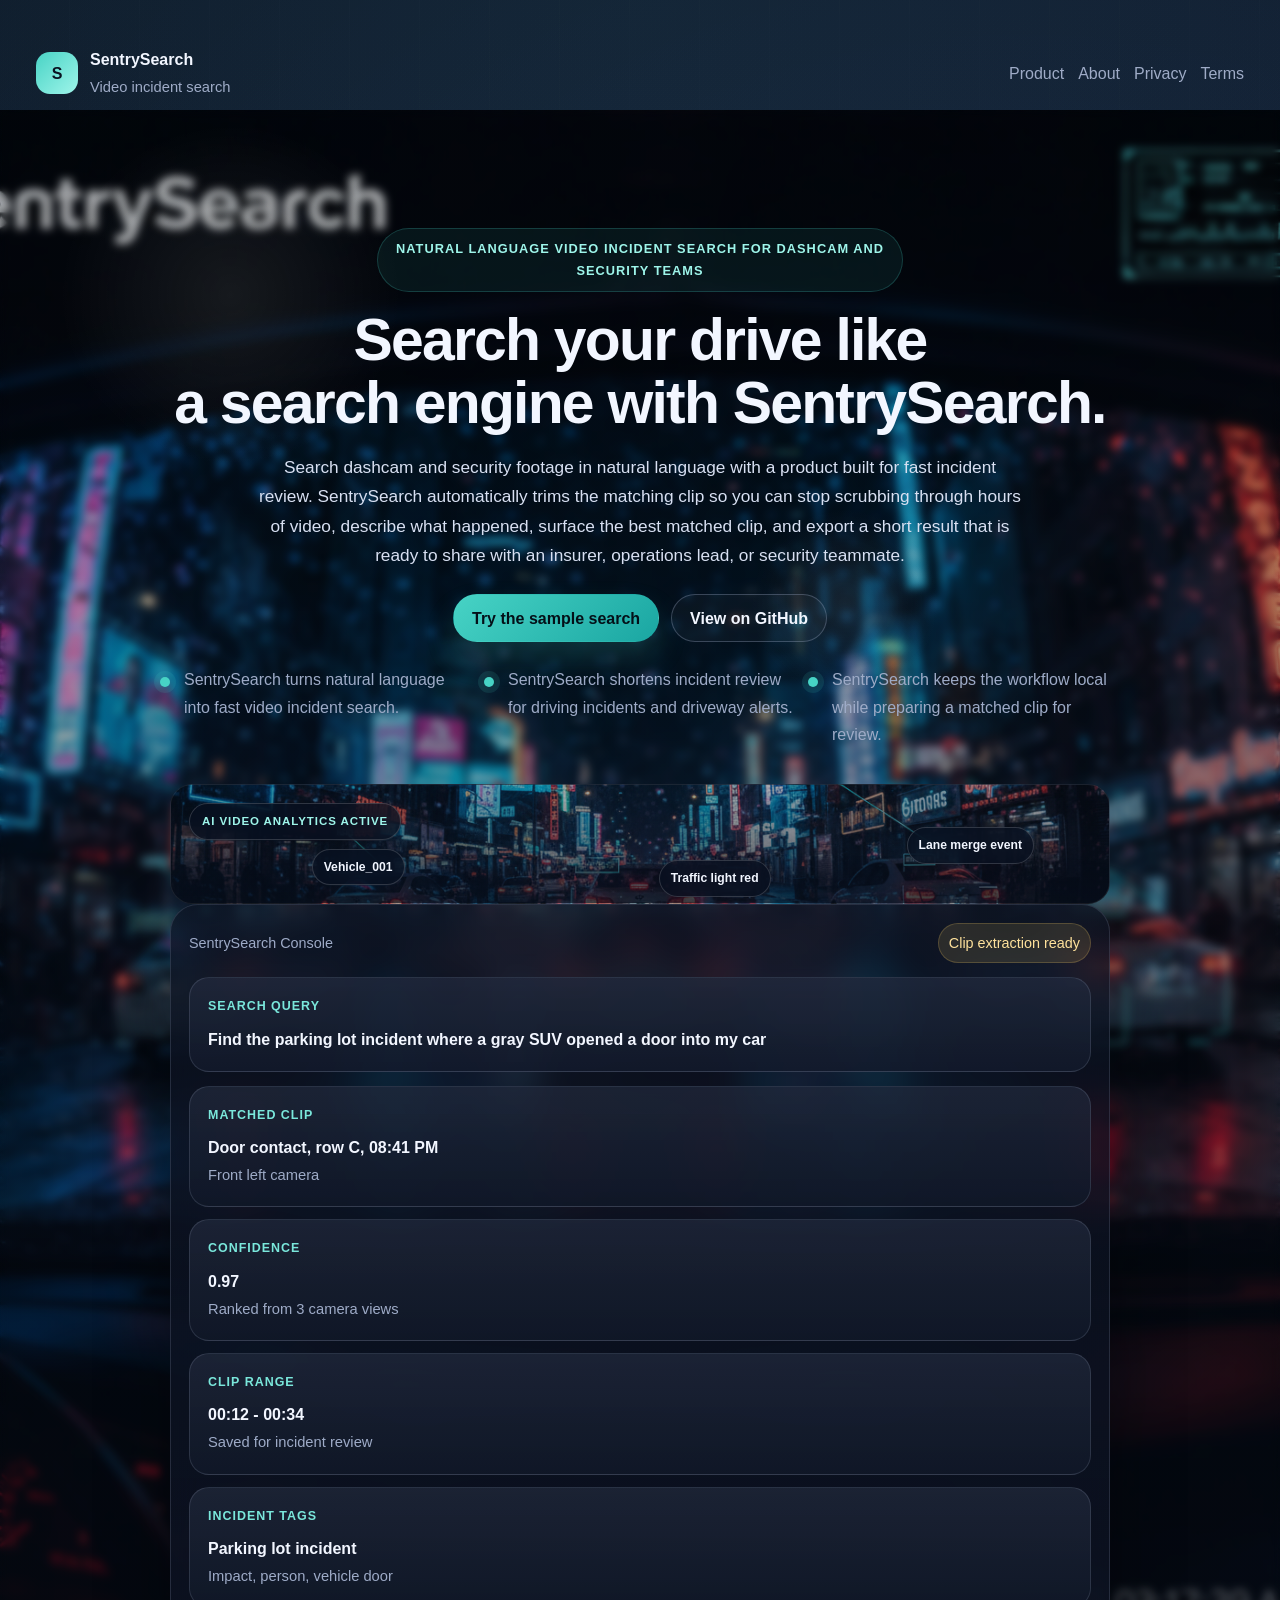
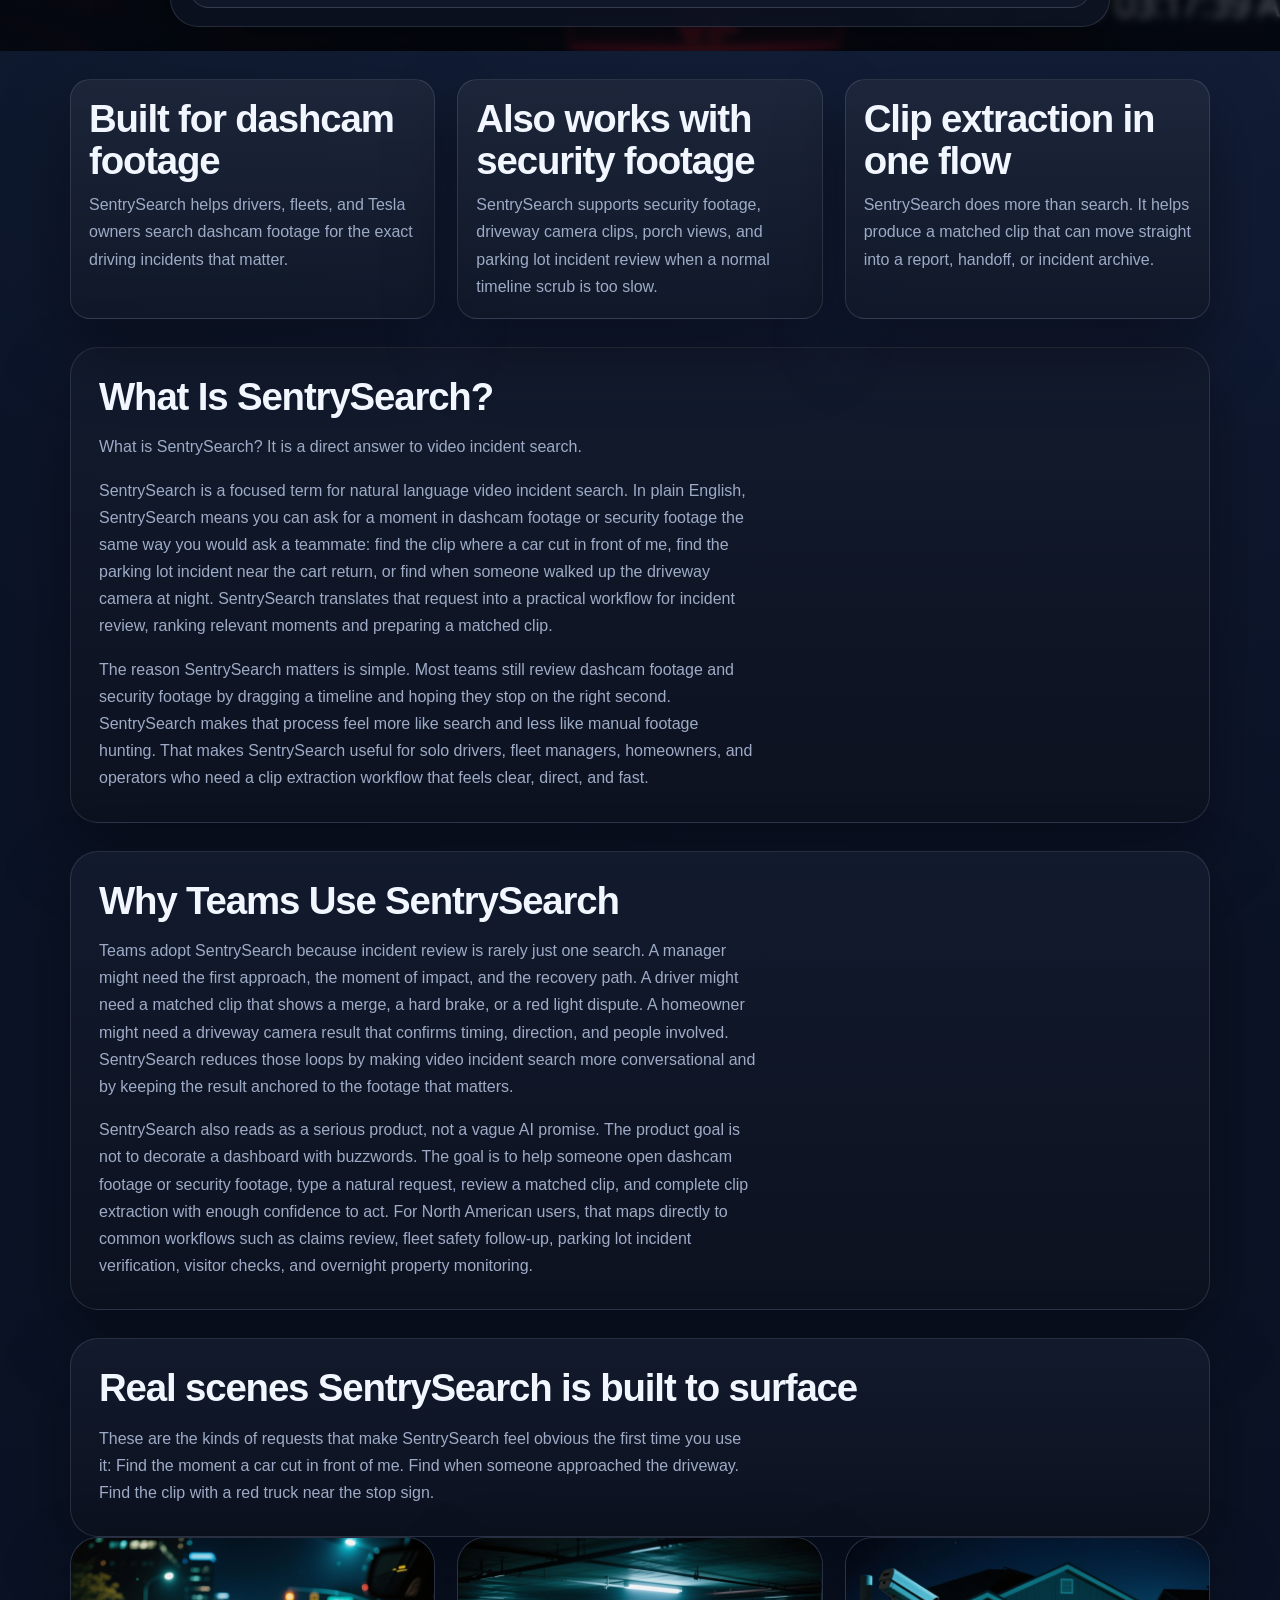
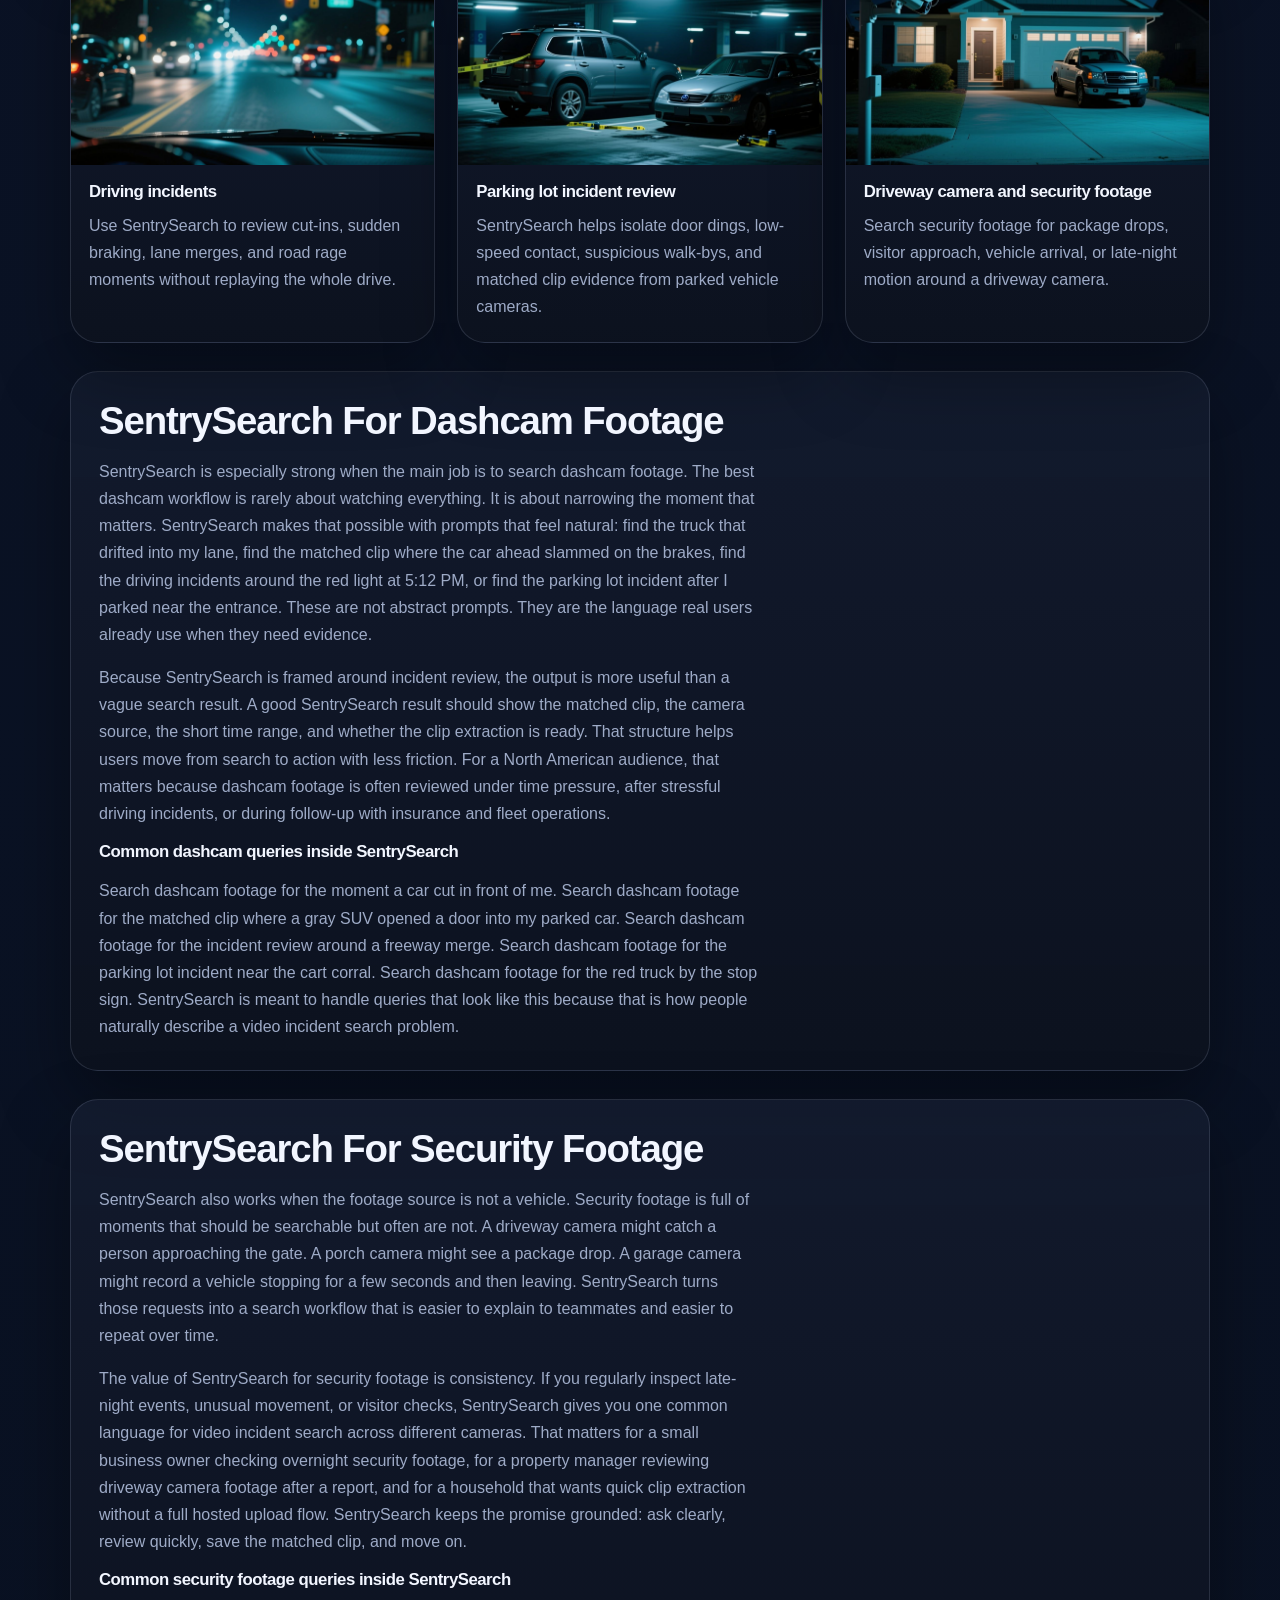
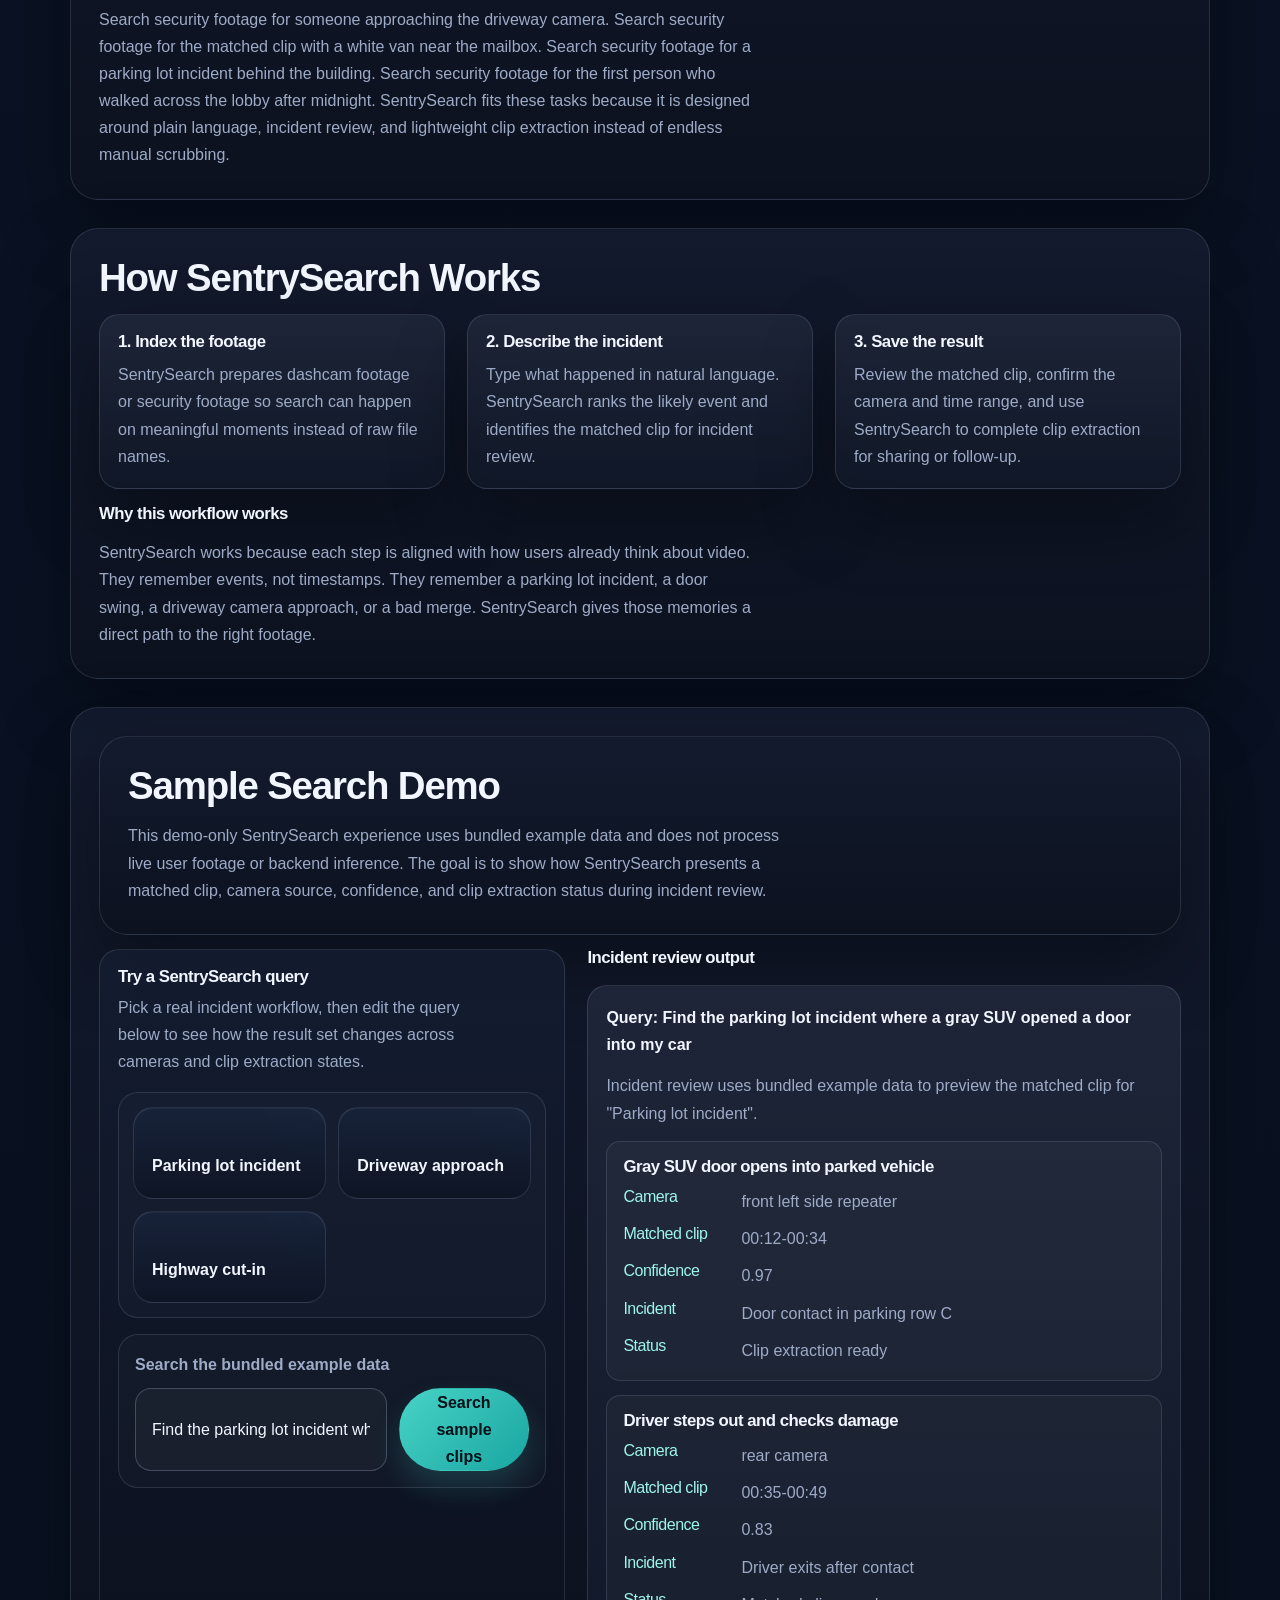
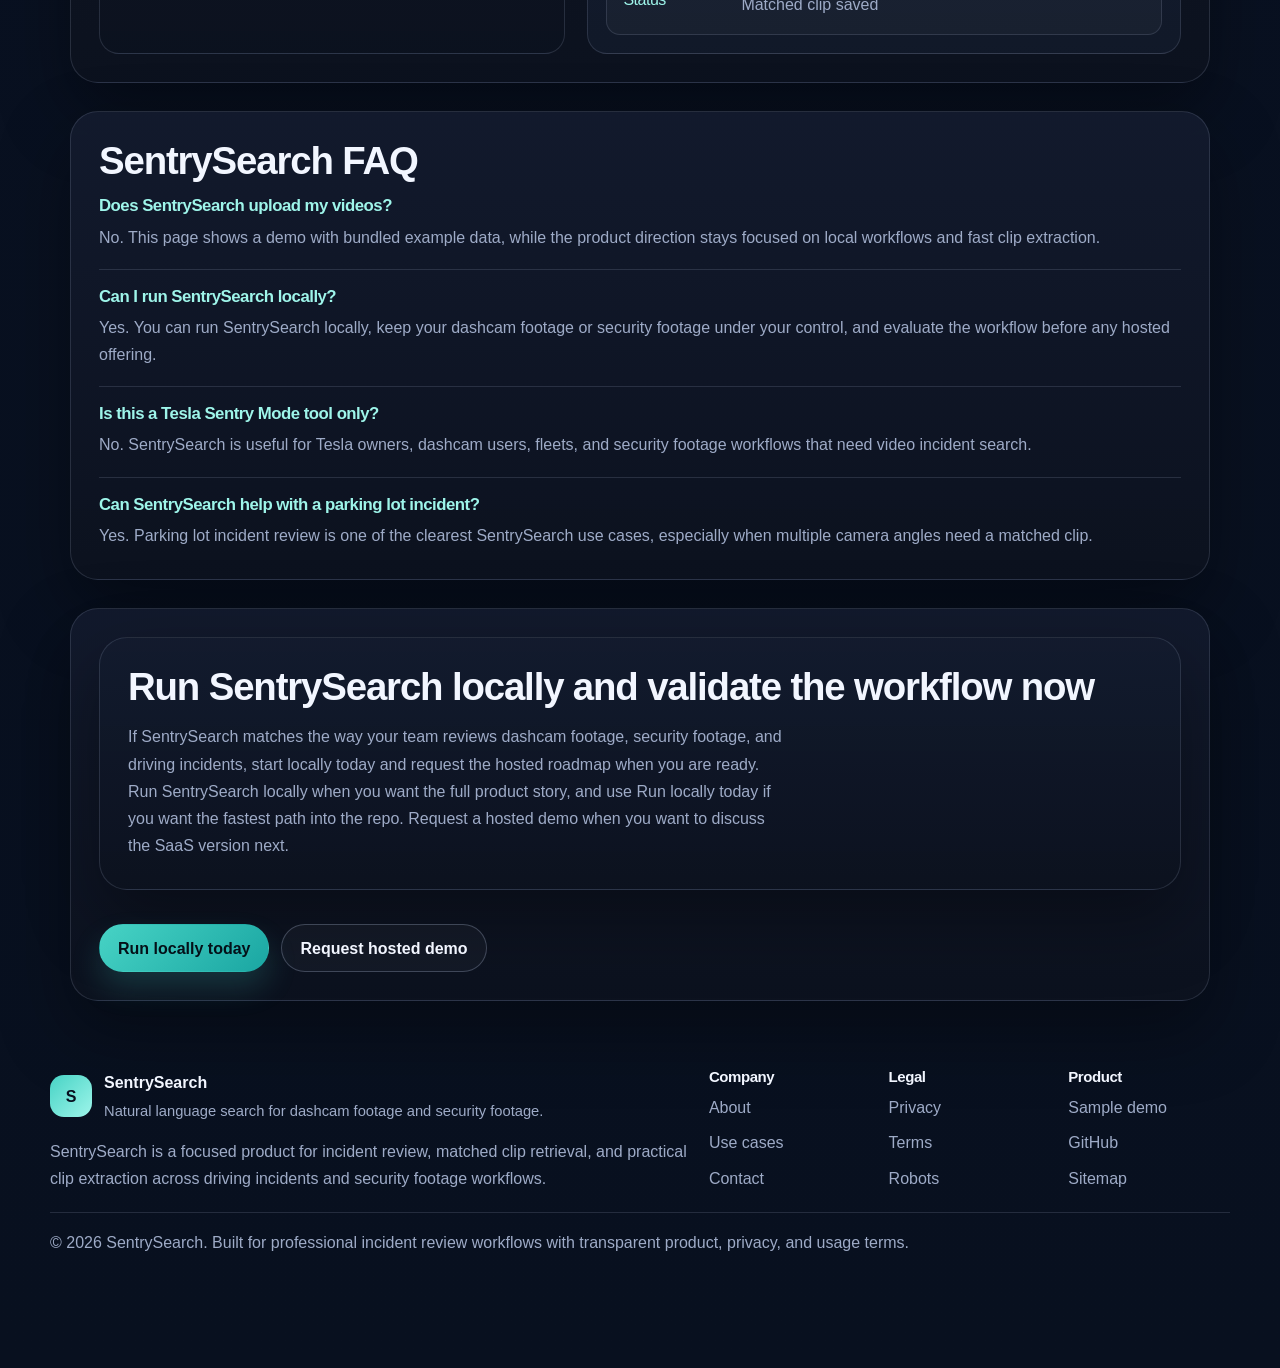
==== landing/index.html @ 498b88d2 "chore: update landing domain to sentrysearch.my" ====
<!DOCTYPE html>
<html lang="en">
  <head>
    <meta charset="UTF-8" />
    <meta name="viewport" content="width=device-width, initial-scale=1.0" />
    <title>SentrySearch: Smart Video Search for Dashcams</title>
    <meta
      name="description"
      content="SentrySearch searches dashcam and security footage in natural language and automatically trims the matching clip."
    />
    <link rel="canonical" href="https://sentrysearch.my/" />
    <meta
      property="og:title"
      content="SentrySearch: Search Dashcam and Security Video with Natural Language"
    />
    <meta
      property="og:description"
      content="SentrySearch helps you search dashcam footage and security footage in natural language, review driving incidents faster, and save the matched clip without a long manual scrub."
    />
    <meta property="og:type" content="website" />
    <meta property="og:url" content="https://sentrysearch.my/" />
    <link rel="stylesheet" href="./styles.css" />
    <script defer src="./app.js"></script>
  </head>
  <body>
    <main class="page-shell">
      <header class="site-header">
        <a class="brand-mark" href="./index.html" aria-label="SentrySearch home">
          <span class="brand-badge">S</span>
          <span class="brand-copy">
            <strong>SentrySearch</strong>
            <span>Video incident search</span>
          </span>
        </a>
        <nav class="site-nav" aria-label="Primary navigation">
          <a href="#definition">Product</a>
          <a href="./about.html">About</a>
          <a href="./privacy.html">Privacy</a>
          <a href="./terms.html">Terms</a>
        </nav>
      </header>

      <section id="hero" class="hero" aria-labelledby="hero-title">
        <div class="hero-stage">
          <div class="hero-backdrop" aria-hidden="true"></div>
          <div class="hero-grid">
            <div class="hero-copy">
              <p class="eyebrow">Natural language video incident search for dashcam and security teams</p>
              <h1 id="hero-title">
                <span class="hero-line">Search your drive like</span>
                <span class="hero-line">a search engine with SentrySearch.</span>
              </h1>
              <p class="lede">
                Search dashcam and security footage in natural language with a product built for
                fast incident review. SentrySearch automatically trims the matching clip so you can
                stop scrubbing through hours of video, describe what happened, surface the best
                matched clip, and export a short result that is ready to share with an insurer,
                operations lead, or security teammate.
              </p>
              <div class="hero-actions" aria-label="Primary calls to action">
                <a href="#sample-search">Try the sample search</a>
                <a href="https://github.com/jannahuang123/sentrysearch" rel="noopener noreferrer"
                  >View on GitHub</a
                >
              </div>
              <ul class="hero-points" aria-label="Key product benefits">
                <li>SentrySearch turns natural language into fast video incident search.</li>
                <li>SentrySearch shortens incident review for driving incidents and driveway alerts.</li>
                <li>SentrySearch keeps the workflow local while preparing a matched clip for review.</li>
              </ul>
            </div>
          </div>

          <div class="hero-showcase">
            <div class="hero-visual">
              <div class="visual-chip">AI video analytics active</div>
              <div class="visual-tag tag-one">Vehicle_001</div>
              <div class="visual-tag tag-two">Traffic light red</div>
              <div class="visual-tag tag-three">Lane merge event</div>
            </div>

            <aside class="hero-panel" aria-label="SentrySearch product preview">
              <div class="panel-topbar">
                <span>SentrySearch Console</span>
                <span class="panel-status">Clip extraction ready</span>
              </div>
              <div class="panel-query">
                <p class="panel-label">Search query</p>
                <strong>Find the parking lot incident where a gray SUV opened a door into my car</strong>
              </div>
              <div class="panel-stack">
                <section class="metric-card">
                  <p class="panel-label">Matched clip</p>
                  <strong>Door contact, row C, 08:41 PM</strong>
                  <span>Front left camera</span>
                </section>
                <section class="metric-card">
                  <p class="panel-label">Confidence</p>
                  <strong>0.97</strong>
                  <span>Ranked from 3 camera views</span>
                </section>
                <section class="metric-card">
                  <p class="panel-label">Clip range</p>
                  <strong>00:12 - 00:34</strong>
                  <span>Saved for incident review</span>
                </section>
                <section class="metric-card">
                  <p class="panel-label">Incident tags</p>
                  <strong>Parking lot incident</strong>
                  <span>Impact, person, vehicle door</span>
                </section>
              </div>
            </aside>
          </div>
        </div>
      </section>

      <section class="proof-strip" aria-label="Proof points">
        <div class="proof-grid">
          <article class="proof-card">
            <h2>Built for dashcam footage</h2>
            <p>
              SentrySearch helps drivers, fleets, and Tesla owners search dashcam footage for the
              exact driving incidents that matter.
            </p>
          </article>
          <article class="proof-card">
            <h2>Also works with security footage</h2>
            <p>
              SentrySearch supports security footage, driveway camera clips, porch views, and
              parking lot incident review when a normal timeline scrub is too slow.
            </p>
          </article>
          <article class="proof-card">
            <h2>Clip extraction in one flow</h2>
            <p>
              SentrySearch does more than search. It helps produce a matched clip that can move
              straight into a report, handoff, or incident archive.
            </p>
          </article>
        </div>
      </section>

      <section id="definition" class="seo-section" aria-labelledby="definition-title">
        <div class="section-copy">
          <h2 id="definition-title">What Is SentrySearch?</h2>
          <p class="micro-copy">What is SentrySearch? It is a direct answer to video incident search.</p>
          <p>
            SentrySearch is a focused term for natural language video incident search. In plain
            English, SentrySearch means you can ask for a moment in dashcam footage or security
            footage the same way you would ask a teammate: find the clip where a car cut in front
            of me, find the parking lot incident near the cart return, or find when someone walked
            up the driveway camera at night. SentrySearch translates that request into a practical
            workflow for incident review, ranking relevant moments and preparing a matched clip.
          </p>
          <p>
            The reason SentrySearch matters is simple. Most teams still review dashcam footage and
            security footage by dragging a timeline and hoping they stop on the right second.
            SentrySearch makes that process feel more like search and less like manual footage
            hunting. That makes SentrySearch useful for solo drivers, fleet managers, homeowners,
            and operators who need a clip extraction workflow that feels clear, direct, and fast.
          </p>
        </div>
      </section>

      <section id="why-use" class="seo-section" aria-labelledby="why-use-title">
        <div class="section-copy">
          <h2 id="why-use-title">Why Teams Use SentrySearch</h2>
          <p>
            Teams adopt SentrySearch because incident review is rarely just one search. A manager
            might need the first approach, the moment of impact, and the recovery path. A driver
            might need a matched clip that shows a merge, a hard brake, or a red light dispute. A
            homeowner might need a driveway camera result that confirms timing, direction, and
            people involved. SentrySearch reduces those loops by making video incident search more
            conversational and by keeping the result anchored to the footage that matters.
          </p>
          <p>
            SentrySearch also reads as a serious product, not a vague AI promise. The product goal
            is not to decorate a dashboard with buzzwords. The goal is to help someone open
            dashcam footage or security footage, type a natural request, review a matched clip, and
            complete clip extraction with enough confidence to act. For North American users, that
            maps directly to common workflows such as claims review, fleet safety follow-up,
            parking lot incident verification, visitor checks, and overnight property monitoring.
          </p>
        </div>
      </section>

      <section id="use-cases" class="scene-section" aria-labelledby="scene-title">
        <div class="section-copy">
          <h2 id="scene-title">Real scenes SentrySearch is built to surface</h2>
          <p>
            These are the kinds of requests that make SentrySearch feel obvious the first time you
            use it: Find the moment a car cut in front of me. Find when someone approached the
            driveway. Find the clip with a red truck near the stop sign.
          </p>
        </div>
        <div class="scene-grid">
          <article class="scene-card">
            <img
              src="./assets/driving-incidents.jpg"
              alt="Night highway scene representing dashcam footage search"
            />
            <div class="scene-copy">
              <h3>Driving incidents</h3>
              <p>
                Use SentrySearch to review cut-ins, sudden braking, lane merges, and road rage
                moments without replaying the whole drive.
              </p>
            </div>
          </article>
          <article class="scene-card">
            <img
              src="./assets/parking-incident.jpg"
              alt="Parking lot scene representing parking lot incident review"
            />
            <div class="scene-copy">
              <h3>Parking lot incident review</h3>
              <p>
                SentrySearch helps isolate door dings, low-speed contact, suspicious walk-bys, and
                matched clip evidence from parked vehicle cameras.
              </p>
            </div>
          </article>
          <article class="scene-card">
            <img
              src="./assets/driveway-security.jpg"
              alt="Driveway home camera scene representing security footage search"
            />
            <div class="scene-copy">
              <h3>Driveway camera and security footage</h3>
              <p>
                Search security footage for package drops, visitor approach, vehicle arrival, or
                late-night motion around a driveway camera.
              </p>
            </div>
          </article>
        </div>
      </section>

      <section id="dashcam" class="seo-section" aria-labelledby="dashcam-title">
        <div class="section-copy">
          <h2 id="dashcam-title">SentrySearch For Dashcam Footage</h2>
          <p>
            SentrySearch is especially strong when the main job is to search dashcam footage. The
            best dashcam workflow is rarely about watching everything. It is about narrowing the
            moment that matters. SentrySearch makes that possible with prompts that feel natural:
            find the truck that drifted into my lane, find the matched clip where the car ahead
            slammed on the brakes, find the driving incidents around the red light at 5:12 PM, or
            find the parking lot incident after I parked near the entrance. These are not abstract
            prompts. They are the language real users already use when they need evidence.
          </p>
          <p>
            Because SentrySearch is framed around incident review, the output is more useful than a
            vague search result. A good SentrySearch result should show the matched clip, the
            camera source, the short time range, and whether the clip extraction is ready. That
            structure helps users move from search to action with less friction. For a North
            American audience, that matters because dashcam footage is often reviewed under time
            pressure, after stressful driving incidents, or during follow-up with insurance and
            fleet operations.
          </p>
          <h3>Common dashcam queries inside SentrySearch</h3>
          <p>
            Search dashcam footage for the moment a car cut in front of me. Search dashcam footage
            for the matched clip where a gray SUV opened a door into my parked car. Search dashcam
            footage for the incident review around a freeway merge. Search dashcam footage for the
            parking lot incident near the cart corral. Search dashcam footage for the red truck by
            the stop sign. SentrySearch is meant to handle queries that look like this because that
            is how people naturally describe a video incident search problem.
          </p>
        </div>
      </section>

      <section id="security" class="seo-section" aria-labelledby="security-title">
        <div class="section-copy">
          <h2 id="security-title">SentrySearch For Security Footage</h2>
          <p>
            SentrySearch also works when the footage source is not a vehicle. Security footage is
            full of moments that should be searchable but often are not. A driveway camera might
            catch a person approaching the gate. A porch camera might see a package drop. A garage
            camera might record a vehicle stopping for a few seconds and then leaving. SentrySearch
            turns those requests into a search workflow that is easier to explain to teammates and
            easier to repeat over time.
          </p>
          <p>
            The value of SentrySearch for security footage is consistency. If you regularly inspect
            late-night events, unusual movement, or visitor checks, SentrySearch gives you one
            common language for video incident search across different cameras. That matters for a
            small business owner checking overnight security footage, for a property manager
            reviewing driveway camera footage after a report, and for a household that wants quick
            clip extraction without a full hosted upload flow. SentrySearch keeps the promise
            grounded: ask clearly, review quickly, save the matched clip, and move on.
          </p>
          <h3>Common security footage queries inside SentrySearch</h3>
          <p>
            Search security footage for someone approaching the driveway camera. Search security
            footage for the matched clip with a white van near the mailbox. Search security footage
            for a parking lot incident behind the building. Search security footage for the first
            person who walked across the lobby after midnight. SentrySearch fits these tasks
            because it is designed around plain language, incident review, and lightweight clip
            extraction instead of endless manual scrubbing.
          </p>
        </div>
      </section>

      <section id="how-it-works" class="seo-section" aria-labelledby="how-it-works-title">
        <div class="section-copy">
          <h2 id="how-it-works-title">How SentrySearch Works</h2>
          <div class="steps-grid">
            <article class="step-card">
              <h3>1. Index the footage</h3>
              <p>
                SentrySearch prepares dashcam footage or security footage so search can happen on
                meaningful moments instead of raw file names.
              </p>
            </article>
            <article class="step-card">
              <h3>2. Describe the incident</h3>
              <p>
                Type what happened in natural language. SentrySearch ranks the likely event and
                identifies the matched clip for incident review.
              </p>
            </article>
            <article class="step-card">
              <h3>3. Save the result</h3>
              <p>
                Review the matched clip, confirm the camera and time range, and use SentrySearch to
                complete clip extraction for sharing or follow-up.
              </p>
            </article>
          </div>
          <h4>Why this workflow works</h4>
          <p>
            SentrySearch works because each step is aligned with how users already think about
            video. They remember events, not timestamps. They remember a parking lot incident, a
            door swing, a driveway camera approach, or a bad merge. SentrySearch gives those
            memories a direct path to the right footage.
          </p>
        </div>
      </section>

      <section id="sample-search" class="seo-section" aria-labelledby="sample-search-title">
        <div class="demo-shell">
          <div class="section-copy">
            <h2 id="sample-search-title">Sample Search Demo</h2>
            <p>
              This demo-only SentrySearch experience uses bundled example data and does not process
              live user footage or backend inference. The goal is to show how SentrySearch presents
              a matched clip, camera source, confidence, and clip extraction status during incident
              review.
            </p>
          </div>
          <div class="query-list">
            <div class="demo-layout">
              <div class="demo-column demo-workbench">
                <div class="demo-header">
                  <h3>Try a SentrySearch query</h3>
                  <p>
                    Pick a real incident workflow, then edit the query below to see how the result
                    set changes across cameras and clip extraction states.
                  </p>
                </div>
                <div class="preset-shell">
                  <div id="sample-presets" aria-label="Sample search presets"></div>
                </div>
                <form id="sample-search-form" class="demo-form">
                  <label for="sample-query-input">Search the bundled example data</label>
                  <div class="input-row">
                    <input
                      id="sample-query-input"
                      name="query"
                      type="text"
                      autocomplete="off"
                      spellcheck="false"
                    />
                    <button type="submit">Search sample clips</button>
                  </div>
                </form>
              </div>
              <div class="demo-column result-column">
                <h3>Incident review output</h3>
                <div id="sample-results" aria-live="polite"></div>
              </div>
            </div>
          </div>
        </div>
      </section>

      <section id="faq" class="seo-section" aria-labelledby="faq-title">
        <div class="section-copy">
          <h2 id="faq-title">SentrySearch FAQ</h2>
          <dl class="faq-list">
            <div>
              <dt><h3>Does SentrySearch upload my videos?</h3></dt>
              <dd>
                No. This page shows a demo with bundled example data, while the product direction
                stays focused on local workflows and fast clip extraction.
              </dd>
            </div>
            <div>
              <dt><h4>Can I run SentrySearch locally?</h4></dt>
              <dd>
                Yes. You can run SentrySearch locally, keep your dashcam footage or security
                footage under your control, and evaluate the workflow before any hosted offering.
              </dd>
            </div>
            <div>
              <dt><h5>Is this a Tesla Sentry Mode tool only?</h5></dt>
              <dd>
                No. SentrySearch is useful for Tesla owners, dashcam users, fleets, and security
                footage workflows that need video incident search.
              </dd>
            </div>
            <div>
              <dt><h6>Can SentrySearch help with a parking lot incident?</h6></dt>
              <dd>
                Yes. Parking lot incident review is one of the clearest SentrySearch use cases,
                especially when multiple camera angles need a matched clip.
              </dd>
            </div>
          </dl>
        </div>
      </section>

      <section id="final-cta" class="cta-band" aria-labelledby="final-cta-title">
        <div class="cta-shell">
          <div class="section-copy">
            <h2 id="final-cta-title">Run SentrySearch locally and validate the workflow now</h2>
            <p>
              If SentrySearch matches the way your team reviews dashcam footage, security footage,
              and driving incidents, start locally today and request the hosted roadmap when you
              are ready. Run SentrySearch locally when you want the full product story, and use
              Run locally today if you want the fastest path into the repo. Request a hosted demo
              when you want to discuss the SaaS version next.
            </p>
          </div>
          <nav aria-label="Final calls to action">
            <a href="https://github.com/jannahuang123/sentrysearch">Run locally today</a>
            <a href="mailto:demo@sentrysearch.my">Request hosted demo</a>
          </nav>
        </div>
      </section>

      <footer class="site-footer">
        <div class="footer-grid">
          <div class="footer-brand">
            <a class="brand-mark" href="./index.html" aria-label="SentrySearch home">
              <span class="brand-badge">S</span>
              <span class="brand-copy">
                <strong>SentrySearch</strong>
                <span>Natural language search for dashcam footage and security footage.</span>
              </span>
            </a>
            <p>
              SentrySearch is a focused product for incident review, matched clip retrieval, and
              practical clip extraction across driving incidents and security footage workflows.
            </p>
          </div>
          <div class="footer-links">
            <div>
              <h3>Company</h3>
              <a href="./about.html">About</a>
              <a href="./index.html#why-use">Use cases</a>
              <a href="mailto:hello@sentrysearch.my">Contact</a>
            </div>
            <div>
              <h3>Legal</h3>
              <a href="./privacy.html">Privacy</a>
              <a href="./terms.html">Terms</a>
              <a href="./robots.txt">Robots</a>
            </div>
            <div>
              <h3>Product</h3>
              <a href="./index.html#sample-search">Sample demo</a>
              <a href="https://github.com/jannahuang123/sentrysearch">GitHub</a>
              <a href="./sitemap.xml">Sitemap</a>
            </div>
          </div>
        </div>
        <p class="footer-meta">
          © 2026 SentrySearch. Built for professional incident review workflows with transparent
          product, privacy, and usage terms.
        </p>
      </footer>
    </main>
  </body>
</html>
---- landing/styles.css ----
:root {
  color-scheme: dark;
  --bg:#0b1326;
  --bg-alt:#0f1830;
  --panel:#131b2e;
  --panel-high:#222a3d;
  --panel-soft:#182238;
  --text:#f2f6ff;
  --muted:#9eabc7;
  --line:rgba(158, 171, 199, 0.18);
  --line-strong:rgba(158, 171, 199, 0.32);
  --accent:#47d3c5;
  --accent-strong:#1aa6a2;
  --accent-soft:rgba(71, 211, 197, 0.12);
  --warning:#ffd166;
  --shadow:0 30px 70px rgba(0, 0, 0, 0.35);
  --radius-xl:28px;
  --radius-lg:20px;
  --radius-md:14px;
  --radius-pill:999px;
  --content-width:1180px;
}

*,
*::before,
*::after {
  box-sizing: border-box;
}

html {
  scroll-behavior: smooth;
}

body {
  margin: 0;
  min-width: 320px;
  color: var(--text);
  font: 16px/1.7 "Inter", "Segoe UI", sans-serif;
  background:
    radial-gradient(circle at top, rgba(71, 211, 197, 0.08), transparent 28%),
    radial-gradient(circle at 80% 12%, rgba(108, 128, 255, 0.12), transparent 24%),
    linear-gradient(180deg, #09101f 0%, var(--bg) 25%, #08101f 100%);
}

body::before {
  content: "";
  position: fixed;
  inset: 0;
  pointer-events: none;
  background:
    linear-gradient(rgba(255, 255, 255, 0.02), rgba(255, 255, 255, 0.02)),
    repeating-linear-gradient(
      90deg,
      transparent 0,
      transparent 69px,
      rgba(255, 255, 255, 0.02) 70px
    );
  mask-image: linear-gradient(180deg, rgba(0, 0, 0, 0.65), rgba(0, 0, 0, 0));
}

a {
  color: inherit;
  text-decoration: none;
}

img {
  display: block;
  max-width: 100%;
}

h1,
h2,
h3,
h4,
h5,
h6,
dt {
  margin: 0;
  line-height: 1.08;
  letter-spacing: -0.03em;
}

h1 {
  font-size: clamp(2.35rem, 4.6vw, 4.2rem);
  max-width: none;
}

.hero-line {
  display: block;
  white-space: normal;
}

h2 {
  font-size: clamp(1.8rem, 3vw, 2.7rem);
}

h3,
h4,
h5,
h6 {
  font-size: 1.05rem;
}

p {
  margin: 0;
  max-width: 74ch;
  color: var(--muted);
}

main {
  overflow: visible;
}

.page-shell {
  width: min(100%, var(--content-width));
  margin: 0 auto;
  padding: 28px 20px 90px;
}

.site-header,
.site-footer {
  width: 100vw;
  margin-left: calc(50% - 50vw);
  margin-right: calc(50% - 50vw);
  border: 0;
  background: transparent;
  box-shadow: none;
}

.site-header {
  display: flex;
  align-items: center;
  justify-content: space-between;
  gap: 18px;
  padding: 18px 36px 10px;
  border-radius: 0;
}

.brand-mark {
  display: inline-flex;
  align-items: center;
  gap: 12px;
}

.brand-badge {
  display: inline-flex;
  align-items: center;
  justify-content: center;
  width: 42px;
  height: 42px;
  border-radius: 14px;
  background: linear-gradient(135deg, var(--accent), #9ef5ea);
  color: #08101f;
  font-weight: 800;
}

.brand-copy {
  display: grid;
  gap: 2px;
}

.brand-copy strong {
  color: var(--text);
}

.brand-copy span {
  color: var(--muted);
  font-size: 0.92rem;
}

.site-nav {
  display: flex;
  flex-wrap: wrap;
  gap: 14px;
}

.site-nav a,
.footer-links a {
  color: var(--muted);
}

.site-nav a:hover,
.footer-links a:hover {
  color: var(--text);
}

.hero,
.proof-strip,
.seo-section,
.scene-section,
.cta-band {
  padding-top: 28px;
}

.hero {
  width: 100vw;
  margin-left: calc(50% - 50vw);
  margin-right: calc(50% - 50vw);
  padding-top: 0;
}

.hero-grid,
.proof-grid,
.scene-grid,
.steps-grid,
.demo-layout {
  display: grid;
  gap: 22px;
}

.hero-grid {
  grid-template-columns: 1fr;
  justify-items: center;
}

.hero-copy,
.hero-panel,
.proof-card,
.scene-card,
.step-card,
.demo-shell,
.cta-shell,
.section-copy {
  border: 1px solid var(--line);
  background: linear-gradient(180deg, rgba(19, 27, 46, 0.94), rgba(12, 18, 31, 0.98));
  box-shadow: var(--shadow);
}

.hero-copy,
.hero-panel,
.demo-shell,
.cta-shell,
.section-copy {
  border-radius: var(--radius-xl);
}

.hero-stage {
  position: relative;
  overflow: hidden;
  width: 100vw;
  margin-left: calc(50% - 50vw);
  margin-right: calc(50% - 50vw);
  padding: 46px 0 24px;
  border: 0;
  border-radius: 0;
  background:
    linear-gradient(180deg, rgba(6, 11, 22, 0.12), rgba(6, 11, 22, 0.46)),
    url("./assets/hero.png") center top / cover no-repeat;
  box-shadow: none;
}

.hero-backdrop {
  position: absolute;
  inset: 0;
  pointer-events: none;
  background:
    radial-gradient(circle at 18% 12%, rgba(255, 255, 255, 0.08), transparent 10%),
    radial-gradient(circle at 66% 32%, rgba(255, 255, 255, 0.08), transparent 7%),
    radial-gradient(circle at 78% 52%, rgba(255, 255, 255, 0.04), transparent 5%),
    linear-gradient(180deg, rgba(7, 12, 24, 0.03), rgba(7, 12, 24, 0.14));
  backdrop-filter: blur(4px);
}

.hero-copy {
  position: relative;
  z-index: 1;
  max-width: 1160px;
  padding: 72px 18px 18px;
  text-align: center;
  border: 0;
  background: transparent;
  box-shadow: none;
}

.eyebrow {
  display: inline-flex;
  width: fit-content;
  margin-bottom: 16px;
  padding: 9px 14px;
  border-radius: var(--radius-pill);
  border: 1px solid rgba(71, 211, 197, 0.22);
  background: rgba(71, 211, 197, 0.08);
  color: #9ef5ea;
  font-size: 0.8rem;
  font-weight: 700;
  letter-spacing: 0.08em;
  text-transform: uppercase;
}

.lede {
  margin-top: 18px;
  font-size: 1.08rem;
  max-width: 48rem;
  margin-inline: auto;
  color: #d8e0f2;
}

.hero-actions,
.cta-band nav {
  display: flex;
  flex-wrap: wrap;
  gap: 12px;
  margin-top: 24px;
}

.hero-actions {
  justify-content: center;
}

.hero-actions a,
.cta-band nav a,
.demo-form button,
#sample-presets button {
  display: inline-flex;
  align-items: center;
  justify-content: center;
  min-height: 48px;
  padding: 0 18px;
  border-radius: var(--radius-pill);
  border: 1px solid transparent;
  font: inherit;
  font-weight: 700;
  transition:
    transform 160ms ease,
    box-shadow 160ms ease,
    border-color 160ms ease,
    background-color 160ms ease;
}

.hero-actions a:first-child,
.cta-band nav a:first-child,
.demo-form button {
  background: linear-gradient(135deg, var(--accent), var(--accent-strong));
  color: #041018;
  box-shadow: 0 16px 30px rgba(71, 211, 197, 0.18);
}

.hero-actions a:last-child,
.cta-band nav a:last-child,
#sample-presets button {
  border-color: var(--line-strong);
  background: rgba(255, 255, 255, 0.03);
  color: var(--text);
}

.hero-actions a:hover,
.cta-band nav a:hover,
.demo-form button:hover,
#sample-presets button:hover,
.hero-actions a:focus-visible,
.cta-band nav a:focus-visible,
.demo-form button:focus-visible,
#sample-presets button:focus-visible {
  transform: translateY(-1px);
}

.hero-points {
  margin: 24px 0 0;
  padding: 0;
  list-style: none;
  display: grid;
  gap: 12px;
  grid-template-columns: repeat(3, minmax(0, 1fr));
  max-width: 960px;
  margin-inline: auto;
}

.hero-points li {
  position: relative;
  padding-left: 24px;
  color: var(--muted);
  text-align: left;
}

.hero-points li::before {
  content: "";
  position: absolute;
  left: 0;
  top: 0.65rem;
  width: 10px;
  height: 10px;
  border-radius: 50%;
  background: var(--accent);
  box-shadow: 0 0 0 6px var(--accent-soft);
}

.hero-showcase {
  position: relative;
  z-index: 1;
  display: grid;
  grid-template-columns: minmax(0, 940px);
  justify-content: center;
  gap: 0;
  margin-top: 18px;
  padding: 0 18px;
}

.hero-visual {
  position: relative;
  min-height: 120px;
  overflow: hidden;
  border: 1px solid rgba(255, 255, 255, 0.08);
  border-radius: 22px;
  background:
    linear-gradient(180deg, rgba(8, 16, 31, 0.32), rgba(8, 16, 31, 0.76)),
    url("./assets/hero.png") center / cover no-repeat;
}

.visual-chip,
.visual-tag {
  position: absolute;
  z-index: 1;
  border-radius: 999px;
  border: 1px solid rgba(255, 255, 255, 0.16);
  background: rgba(8, 16, 31, 0.74);
  backdrop-filter: blur(12px);
}

.visual-chip {
  top: 18px;
  left: 18px;
  padding: 8px 12px;
  color: #9ef5ea;
  font-size: 0.72rem;
  font-weight: 700;
  letter-spacing: 0.08em;
  text-transform: uppercase;
}

.visual-tag {
  padding: 7px 11px;
  color: var(--text);
  font-size: 0.76rem;
  font-weight: 600;
}

.tag-one {
  left: 15%;
  top: 54%;
}

.tag-two {
  left: 52%;
  top: 64%;
}

.tag-three {
  right: 8%;
  top: 36%;
}

.hero-panel {
  padding: 18px;
  display: grid;
  align-content: start;
  gap: 14px;
  position: relative;
  overflow: hidden;
  border-radius: 28px;
  background: linear-gradient(180deg, rgba(12, 18, 33, 0.7), rgba(12, 18, 33, 0.9));
  backdrop-filter: blur(16px);
}

.hero-panel::after {
  content: "";
  position: absolute;
  inset: auto -30% -35% 35%;
  height: 220px;
  background: radial-gradient(circle, rgba(71, 211, 197, 0.18), transparent 62%);
  pointer-events: none;
}

.panel-topbar,
.timeline-meta,
.timeline-bar {
  display: flex;
  align-items: center;
  justify-content: space-between;
}

.panel-topbar {
  font-size: 0.9rem;
  color: var(--muted);
}

.panel-status {
  padding: 7px 10px;
  border-radius: var(--radius-pill);
  background: rgba(255, 209, 102, 0.12);
  border: 1px solid rgba(255, 209, 102, 0.2);
  color: #ffe29c;
}

.panel-query,
.timeline-card {
  padding: 18px;
  border-radius: var(--radius-lg);
  border: 1px solid var(--line);
  background: linear-gradient(180deg, rgba(34, 42, 61, 0.78), rgba(18, 26, 43, 0.88));
}

.panel-label {
  margin-bottom: 8px;
  font-size: 0.78rem;
  font-weight: 700;
  letter-spacing: 0.08em;
  text-transform: uppercase;
  color: #7ae7db;
}

.panel-grid,
.proof-grid,
.steps-grid {
  grid-template-columns: repeat(3, minmax(0, 1fr));
}

.panel-stack {
  display: grid;
  gap: 12px;
}

.metric-card,
.proof-card,
.step-card {
  padding: 18px;
  border-radius: var(--radius-lg);
  border: 1px solid var(--line);
  background: linear-gradient(180deg, rgba(34, 42, 61, 0.72), rgba(16, 24, 40, 0.9));
}

.metric-card strong,
.proof-card h2,
.step-card h3,
.scene-copy h3 {
  display: block;
  color: var(--text);
}

.metric-card span,
.timeline-meta span {
  color: var(--muted);
  font-size: 0.92rem;
}

.timeline-bar {
  height: 8px;
  justify-content: flex-start;
  border-radius: 999px;
  background: rgba(255, 255, 255, 0.08);
  overflow: hidden;
}

.timeline-hit {
  width: 38%;
  height: 100%;
  margin-left: 41%;
  border-radius: inherit;
  background: linear-gradient(90deg, var(--accent), #9ef5ea);
}

.timeline-meta {
  margin-top: 12px;
  gap: 10px;
}

.section-copy {
  padding: 28px 28px 30px;
  display: grid;
  gap: 16px;
}

.proof-grid,
.scene-grid {
  grid-template-columns: repeat(3, minmax(0, 1fr));
}

.scene-card {
  overflow: hidden;
  border-radius: var(--radius-xl);
}

.scene-card img {
  width: 100%;
  aspect-ratio: 16 / 10;
  object-fit: cover;
}

.scene-copy {
  padding: 18px 18px 22px;
}

.scene-copy p,
.proof-card p,
.step-card p {
  margin-top: 10px;
}

.demo-shell,
.cta-shell {
  padding: 28px;
}

.demo-layout {
  grid-template-columns: minmax(280px, 0.88fr) minmax(0, 1.12fr);
  margin-top: 14px;
}

.demo-column {
  display: grid;
  gap: 16px;
}

.demo-workbench {
  align-content: start;
  padding: 18px;
  border: 1px solid var(--line);
  border-radius: var(--radius-lg);
  background: linear-gradient(180deg, rgba(20, 29, 49, 0.86), rgba(12, 18, 31, 0.92));
}

.demo-header {
  display: grid;
  gap: 8px;
}

.demo-header p {
  max-width: 42ch;
}

.preset-shell {
  padding: 14px;
  border: 1px solid var(--line);
  border-radius: var(--radius-lg);
  background: rgba(255, 255, 255, 0.02);
}

#sample-presets {
  display: grid;
  grid-template-columns: repeat(2, minmax(0, 1fr));
  gap: 12px;
}

#sample-presets button {
  width: 100%;
  min-height: 92px;
  justify-content: flex-start;
  align-items: flex-end;
  padding: 18px;
  border-radius: 20px;
  border: 1px solid var(--line);
  background:
    linear-gradient(180deg, rgba(24, 35, 58, 0.92), rgba(14, 21, 37, 0.96)),
    radial-gradient(circle at top right, rgba(71, 211, 197, 0.12), transparent 36%);
  box-shadow: inset 0 1px 0 rgba(255, 255, 255, 0.04);
  text-align: left;
}

.demo-form {
  display: grid;
  gap: 10px;
  padding: 16px;
  border: 1px solid var(--line);
  border-radius: var(--radius-lg);
  background: rgba(255, 255, 255, 0.02);
}

.demo-form label {
  color: var(--muted);
  font-weight: 600;
}

.input-row {
  display: flex;
  gap: 12px;
}

.input-row input {
  width: 100%;
  min-height: 52px;
  padding: 0 16px;
  border-radius: 16px;
  border: 1px solid var(--line-strong);
  background: rgba(255, 255, 255, 0.03);
  color: var(--text);
  font: inherit;
}

.input-row input:focus {
  outline: 2px solid rgba(71, 211, 197, 0.22);
  outline-offset: 2px;
}

#sample-results {
  min-height: 320px;
  display: grid;
  gap: 14px;
  padding: 18px;
  border-radius: var(--radius-lg);
  border: 1px solid var(--line);
  background: linear-gradient(180deg, rgba(34, 42, 61, 0.78), rgba(18, 26, 43, 0.88));
}

.result-column h3 {
  margin-bottom: 2px;
}

#sample-results > p:first-child {
  color: var(--text);
  font-weight: 700;
}

#sample-results article {
  padding: 16px;
  border-radius: var(--radius-md);
  border: 1px solid var(--line);
  background: rgba(255, 255, 255, 0.03);
}

#sample-results dl {
  display: grid;
  gap: 10px;
  margin: 12px 0 0;
}

#sample-results dl div {
  display: grid;
  grid-template-columns: 110px minmax(0, 1fr);
  gap: 8px;
}

dt {
  color: #9ef5ea;
}

dd {
  margin: 0;
  color: var(--muted);
}

.faq-list {
  display: grid;
  gap: 18px;
  margin: 0;
  padding: 0;
}

.faq-list > div {
  padding-top: 18px;
  border-top: 1px solid var(--line);
}

.faq-list > div:first-child {
  padding-top: 0;
  border-top: 0;
}

.faq-list dd {
  margin-top: 8px;
}

.cta-shell {
  display: grid;
  gap: 10px;
}

.site-footer {
  margin-top: 28px;
  padding: 40px 36px 22px;
  border-radius: 0;
}

.footer-grid {
  display: grid;
  grid-template-columns: minmax(0, 1.1fr) minmax(0, 0.9fr);
  gap: 22px;
  width: min(100%, var(--content-width));
  margin: 0 auto;
}

.footer-brand {
  display: grid;
  gap: 14px;
}

.footer-links {
  display: grid;
  grid-template-columns: repeat(3, minmax(0, 1fr));
  gap: 18px;
}

.footer-links div {
  display: grid;
  gap: 8px;
}

.footer-links h3 {
  font-size: 0.94rem;
  color: var(--text);
}

.footer-meta {
  margin-top: 20px;
  padding-top: 16px;
  border-top: 1px solid var(--line);
  max-width: none;
  width: min(100%, var(--content-width));
  margin-inline: auto;
}

.page-main {
  display: grid;
  gap: 28px;
}

.legal-hero {
  padding-top: 28px;
}

.legal-card {
  padding: 28px;
  border: 1px solid var(--line);
  border-radius: var(--radius-xl);
  background: linear-gradient(180deg, rgba(19, 27, 46, 0.94), rgba(12, 18, 31, 0.98));
  box-shadow: var(--shadow);
}

.legal-card + .legal-card {
  margin-top: 22px;
}

.legal-card p + h2,
.legal-card p + h3,
.legal-card ul + h2,
.legal-card ul + h3 {
  margin-top: 18px;
}

.legal-card ul {
  margin: 0;
  padding-left: 20px;
  color: var(--muted);
}

.legal-card li + li {
  margin-top: 8px;
}

@media (max-width: 980px) {
  .hero-grid,
  .hero-showcase,
  .proof-grid,
  .scene-grid,
  .steps-grid,
  .demo-layout,
  .panel-grid {
    grid-template-columns: 1fr;
  }

  .page-shell {
    padding-inline: 16px;
  }

  .site-header,
  .footer-grid,
  .footer-links {
    grid-template-columns: 1fr;
  }

  .hero-points {
    grid-template-columns: 1fr;
  }

  .input-row {
    flex-direction: column;
  }
}

@media (max-width: 640px) {
  .site-header {
    align-items: flex-start;
    flex-direction: column;
    padding: 16px 18px 8px;
  }

  .hero-copy,
  .hero-panel,
  .section-copy,
  .demo-shell,
  .cta-shell,
  .site-footer,
  .legal-card {
    padding: 22px 18px;
  }

  .hero-stage {
    padding: 28px 0 18px;
  }

  .hero-showcase {
    padding: 0 12px;
  }

  .site-footer {
    padding: 28px 18px 18px;
  }

  h1 {
    max-width: none;
  }

  .hero-line {
    white-space: normal;
  }
}
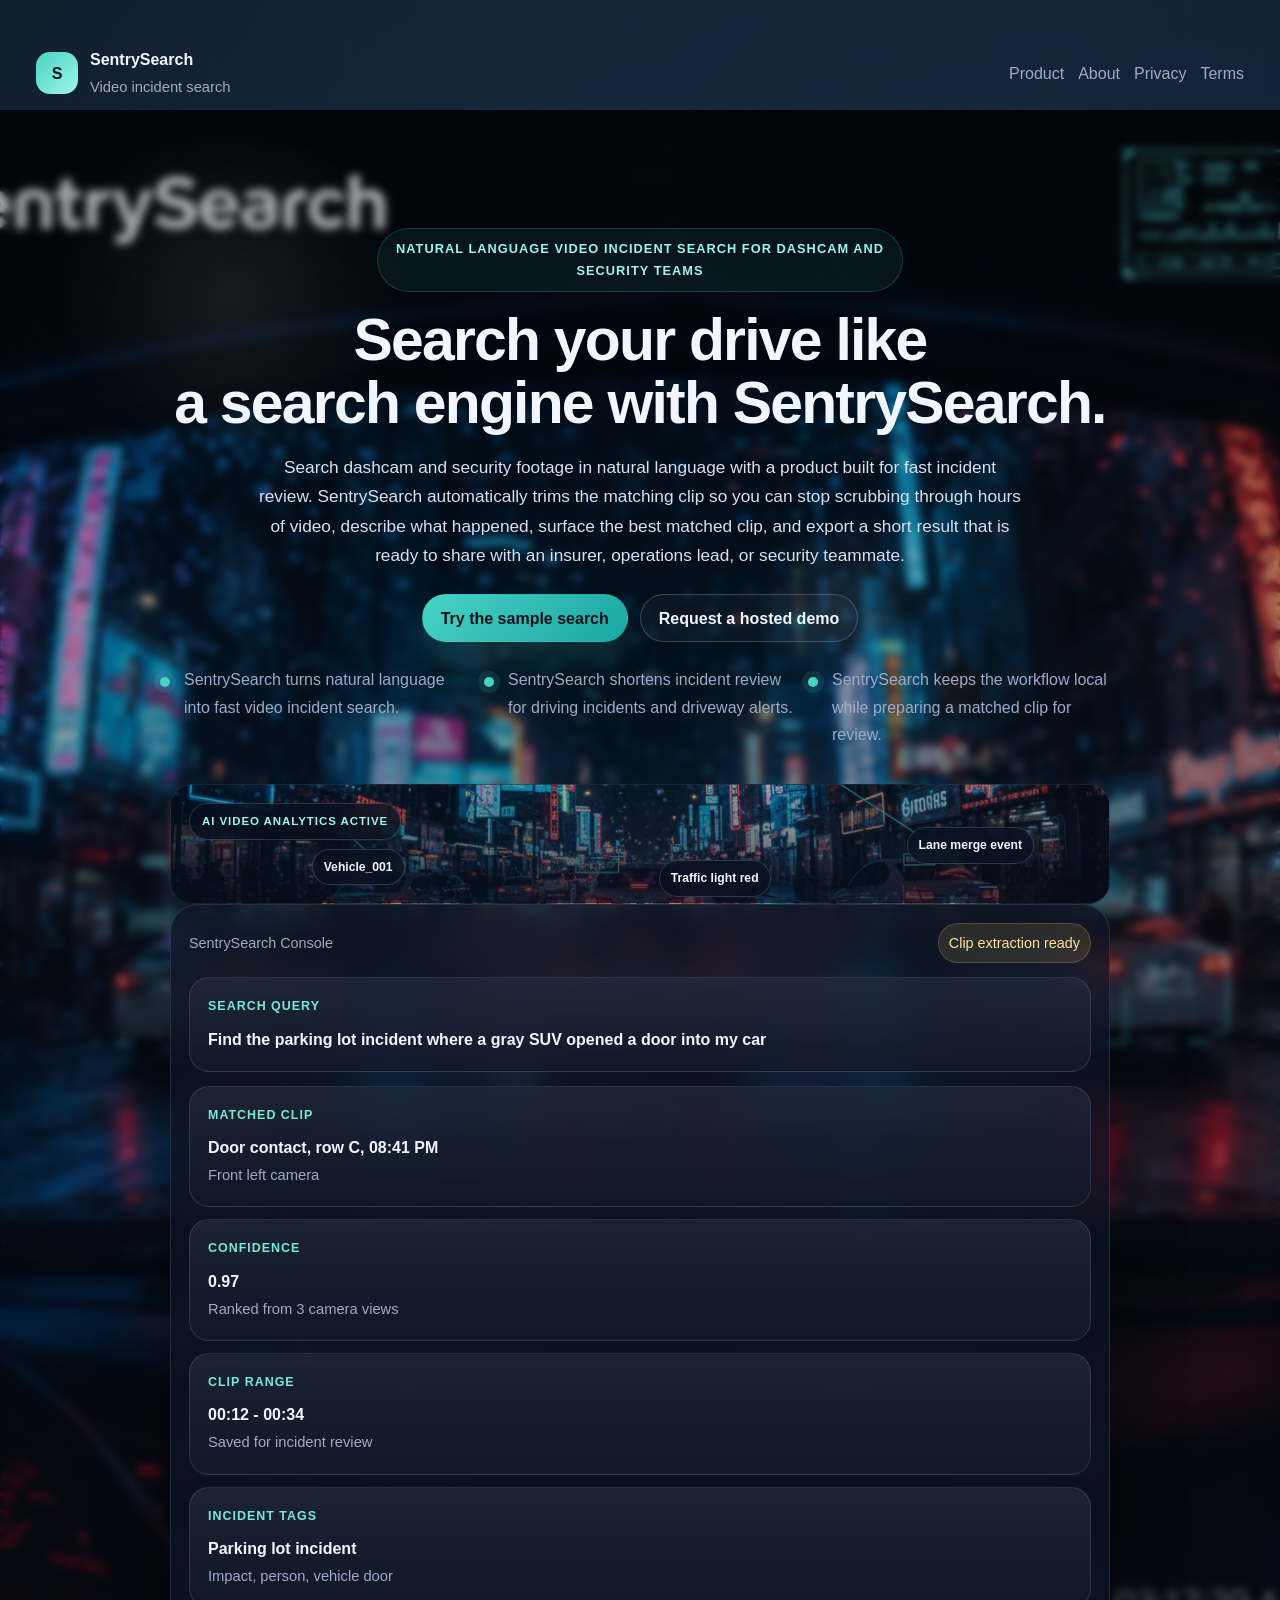
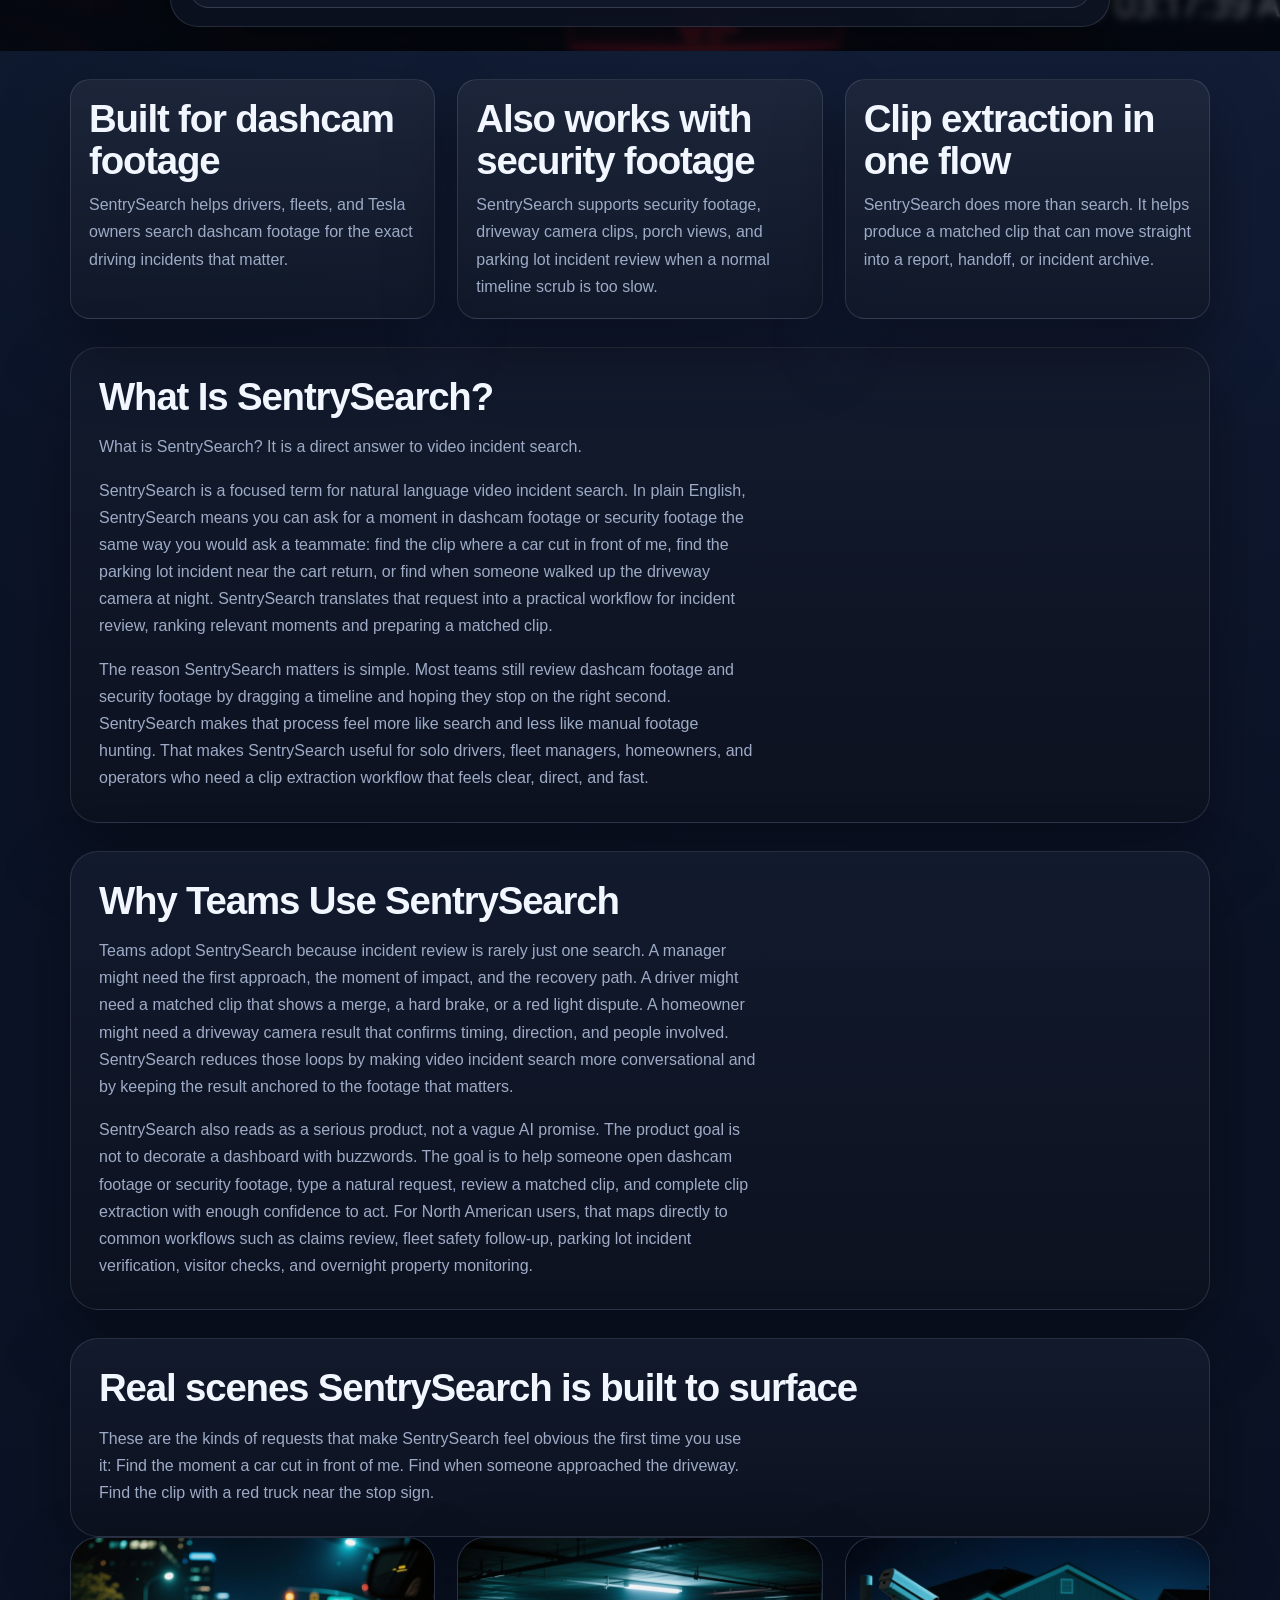
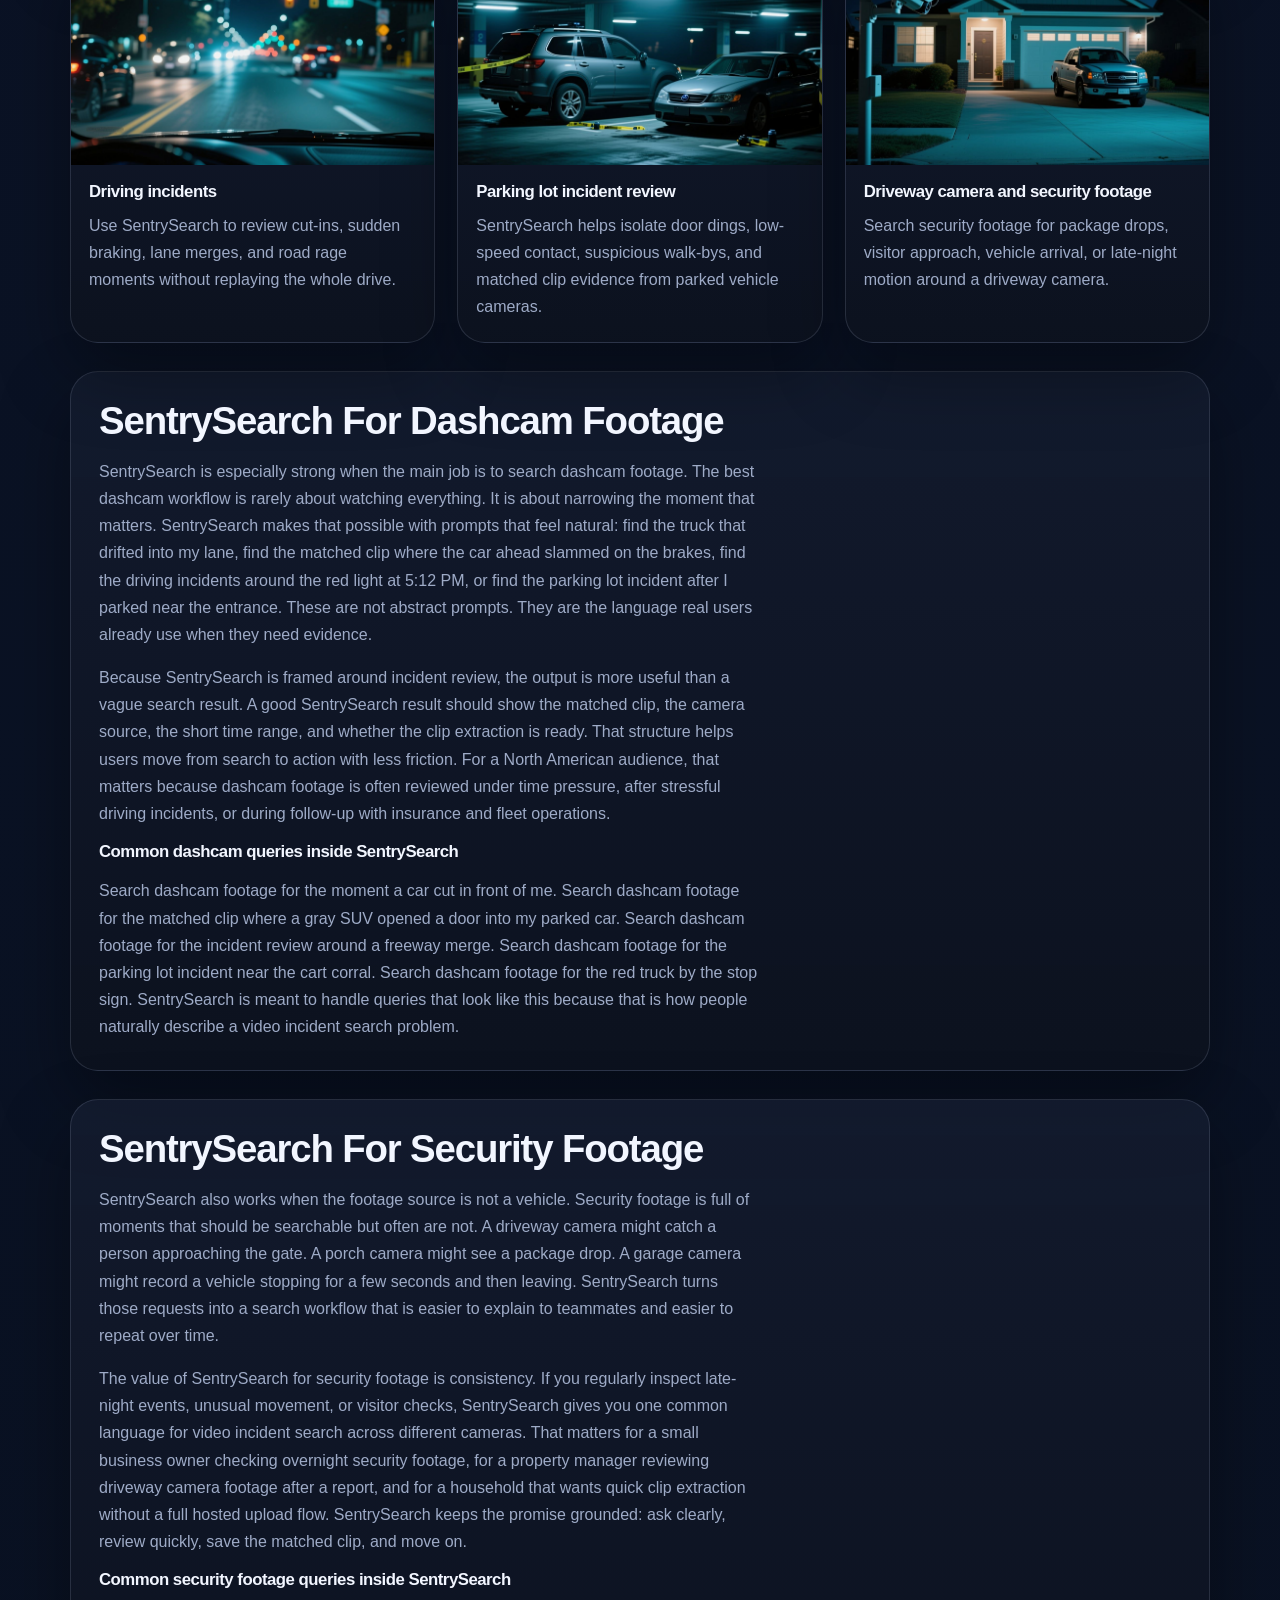
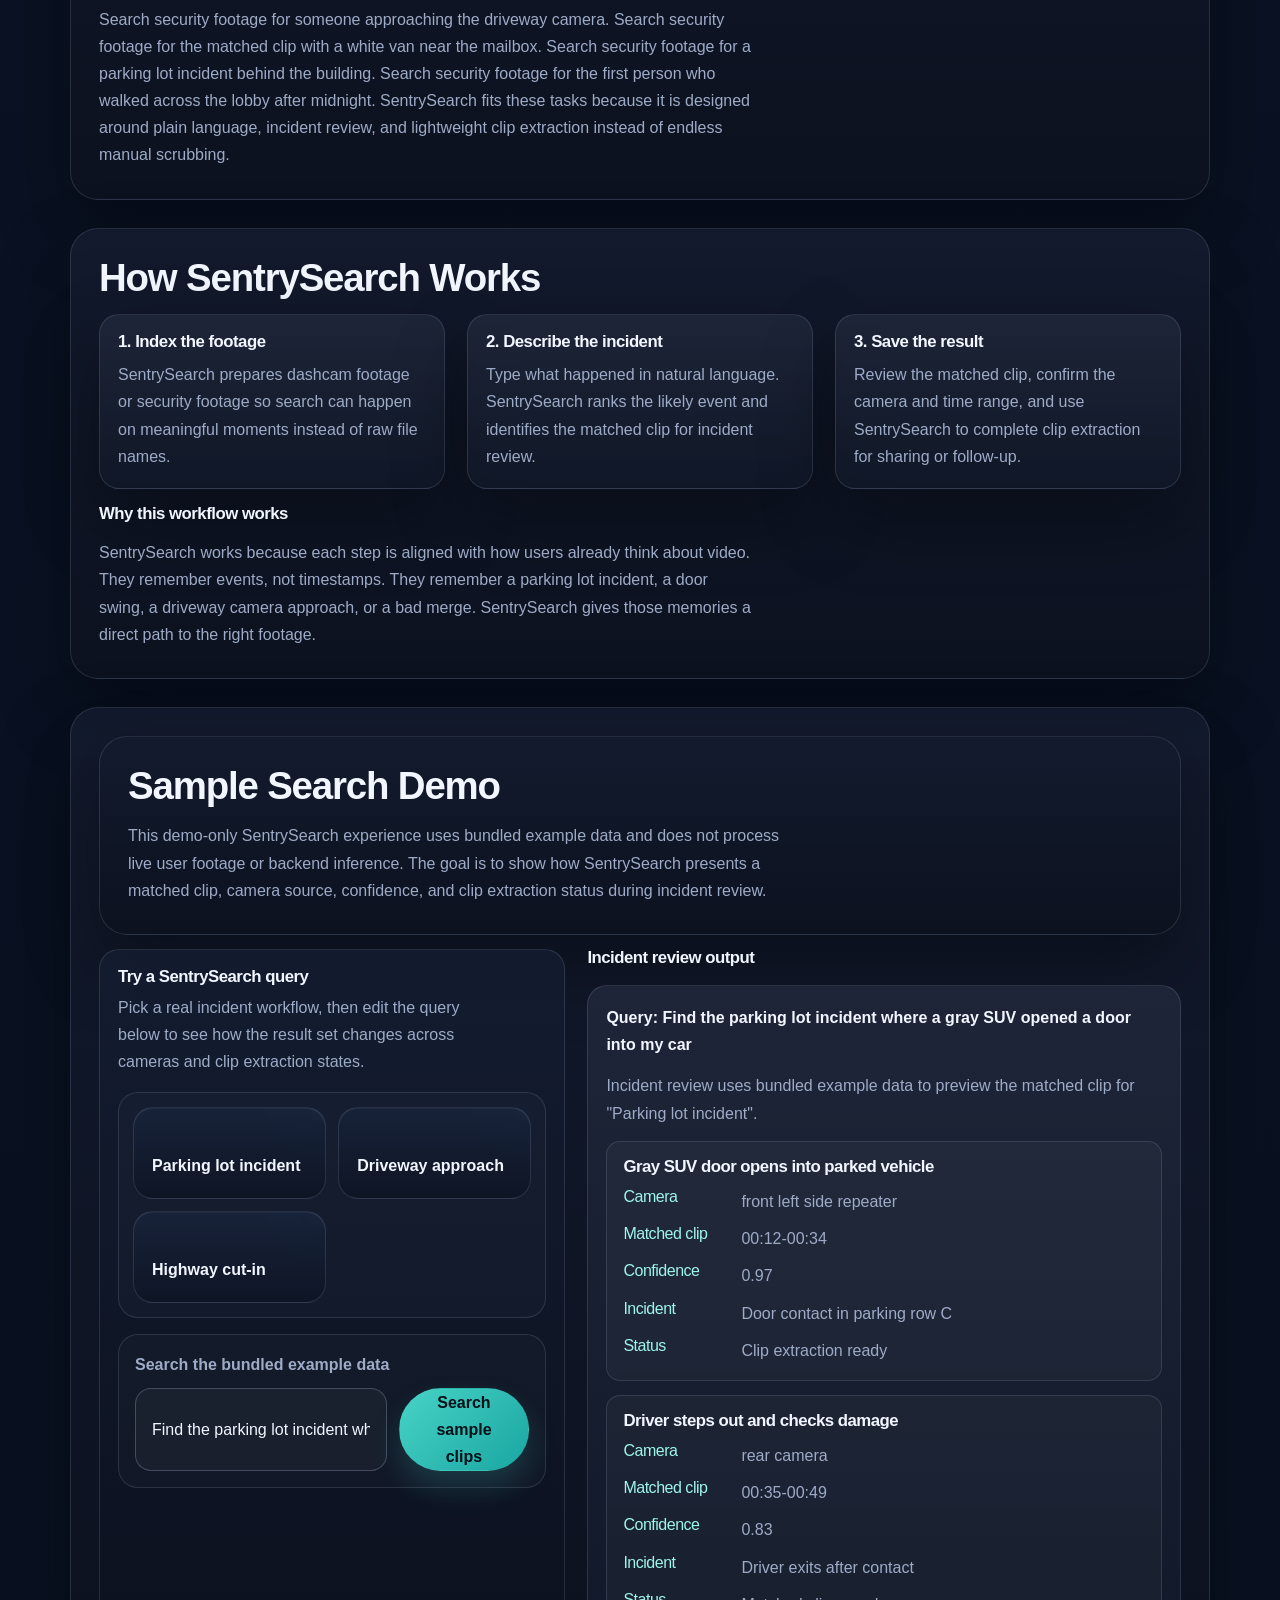
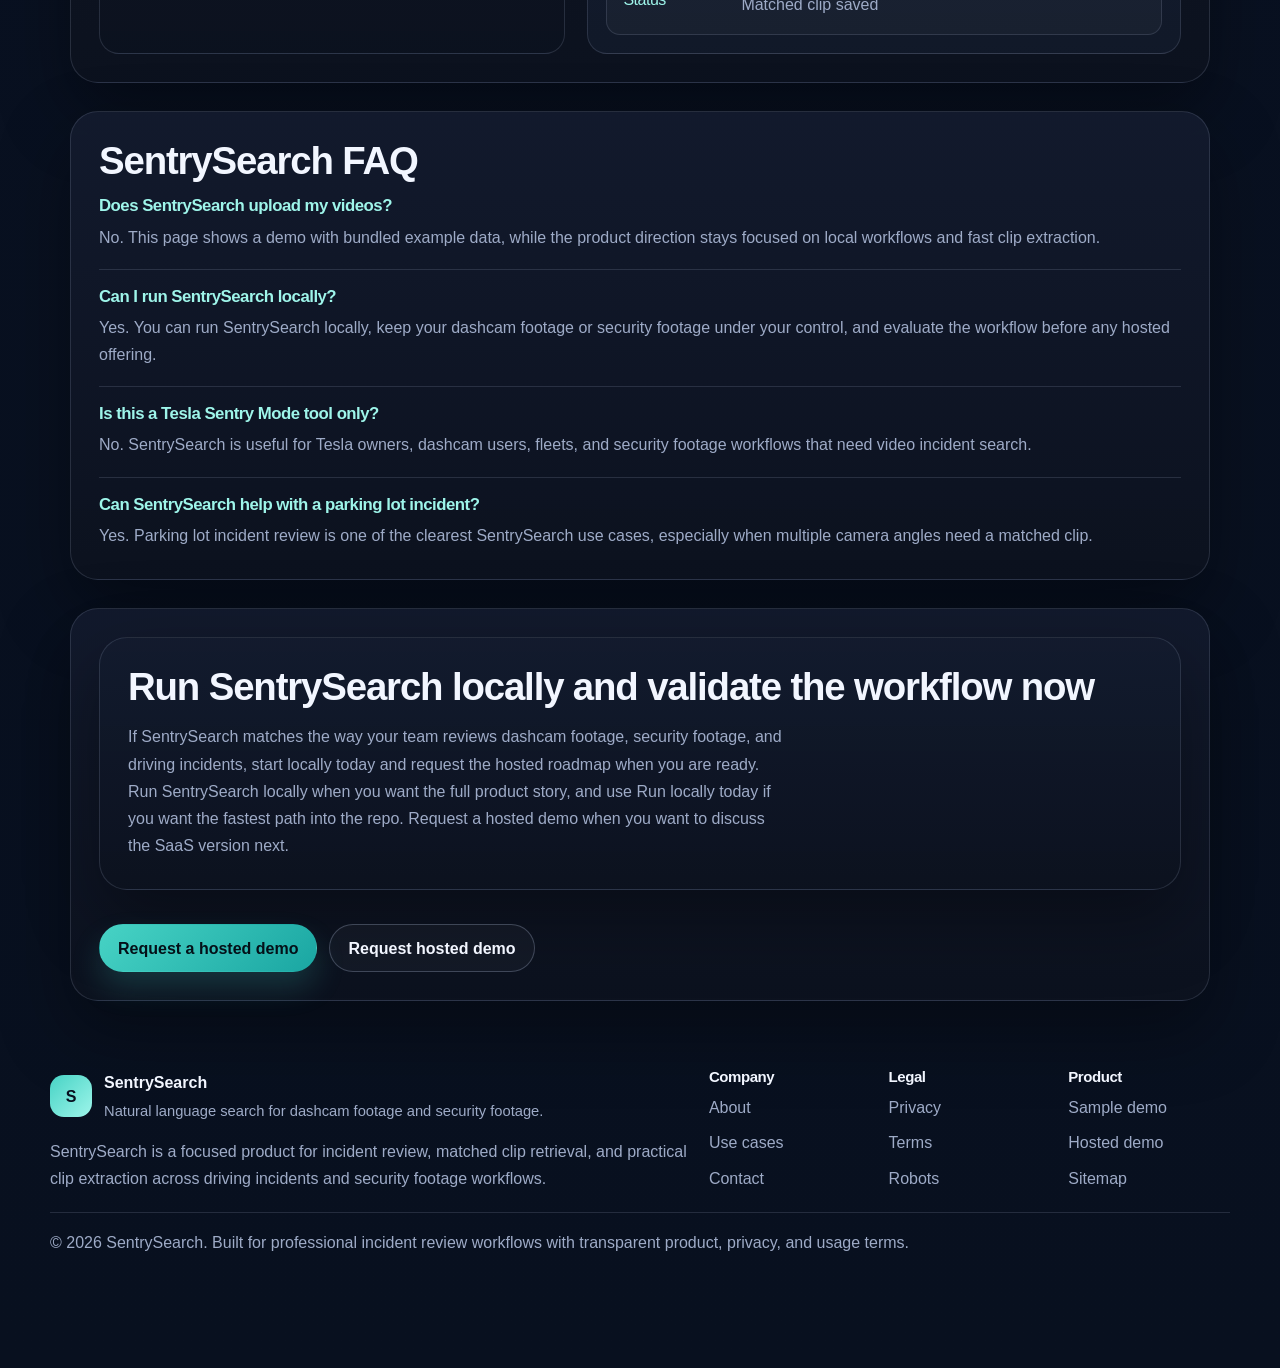
==== commit 37694cf1: "chore: remove github links from landing page" ====
--- a/landing/index.html
+++ b/landing/index.html
@@ -59,9 +59,7 @@
               </p>
               <div class="hero-actions" aria-label="Primary calls to action">
                 <a href="#sample-search">Try the sample search</a>
-                <a href="https://github.com/jannahuang123/sentrysearch" rel="noopener noreferrer"
-                  >View on GitHub</a
-                >
+                <a href="mailto:demo@sentrysearch.my">Request a hosted demo</a>
               </div>
               <ul class="hero-points" aria-label="Key product benefits">
                 <li>SentrySearch turns natural language into fast video incident search.</li>
@@ -434,7 +432,7 @@
             </p>
           </div>
           <nav aria-label="Final calls to action">
-            <a href="https://github.com/jannahuang123/sentrysearch">Run locally today</a>
+            <a href="mailto:demo@sentrysearch.my">Request a hosted demo</a>
             <a href="mailto:demo@sentrysearch.my">Request hosted demo</a>
           </nav>
         </div>
@@ -471,7 +469,7 @@
             <div>
               <h3>Product</h3>
               <a href="./index.html#sample-search">Sample demo</a>
-              <a href="https://github.com/jannahuang123/sentrysearch">GitHub</a>
+              <a href="mailto:demo@sentrysearch.my">Hosted demo</a>
               <a href="./sitemap.xml">Sitemap</a>
             </div>
           </div>
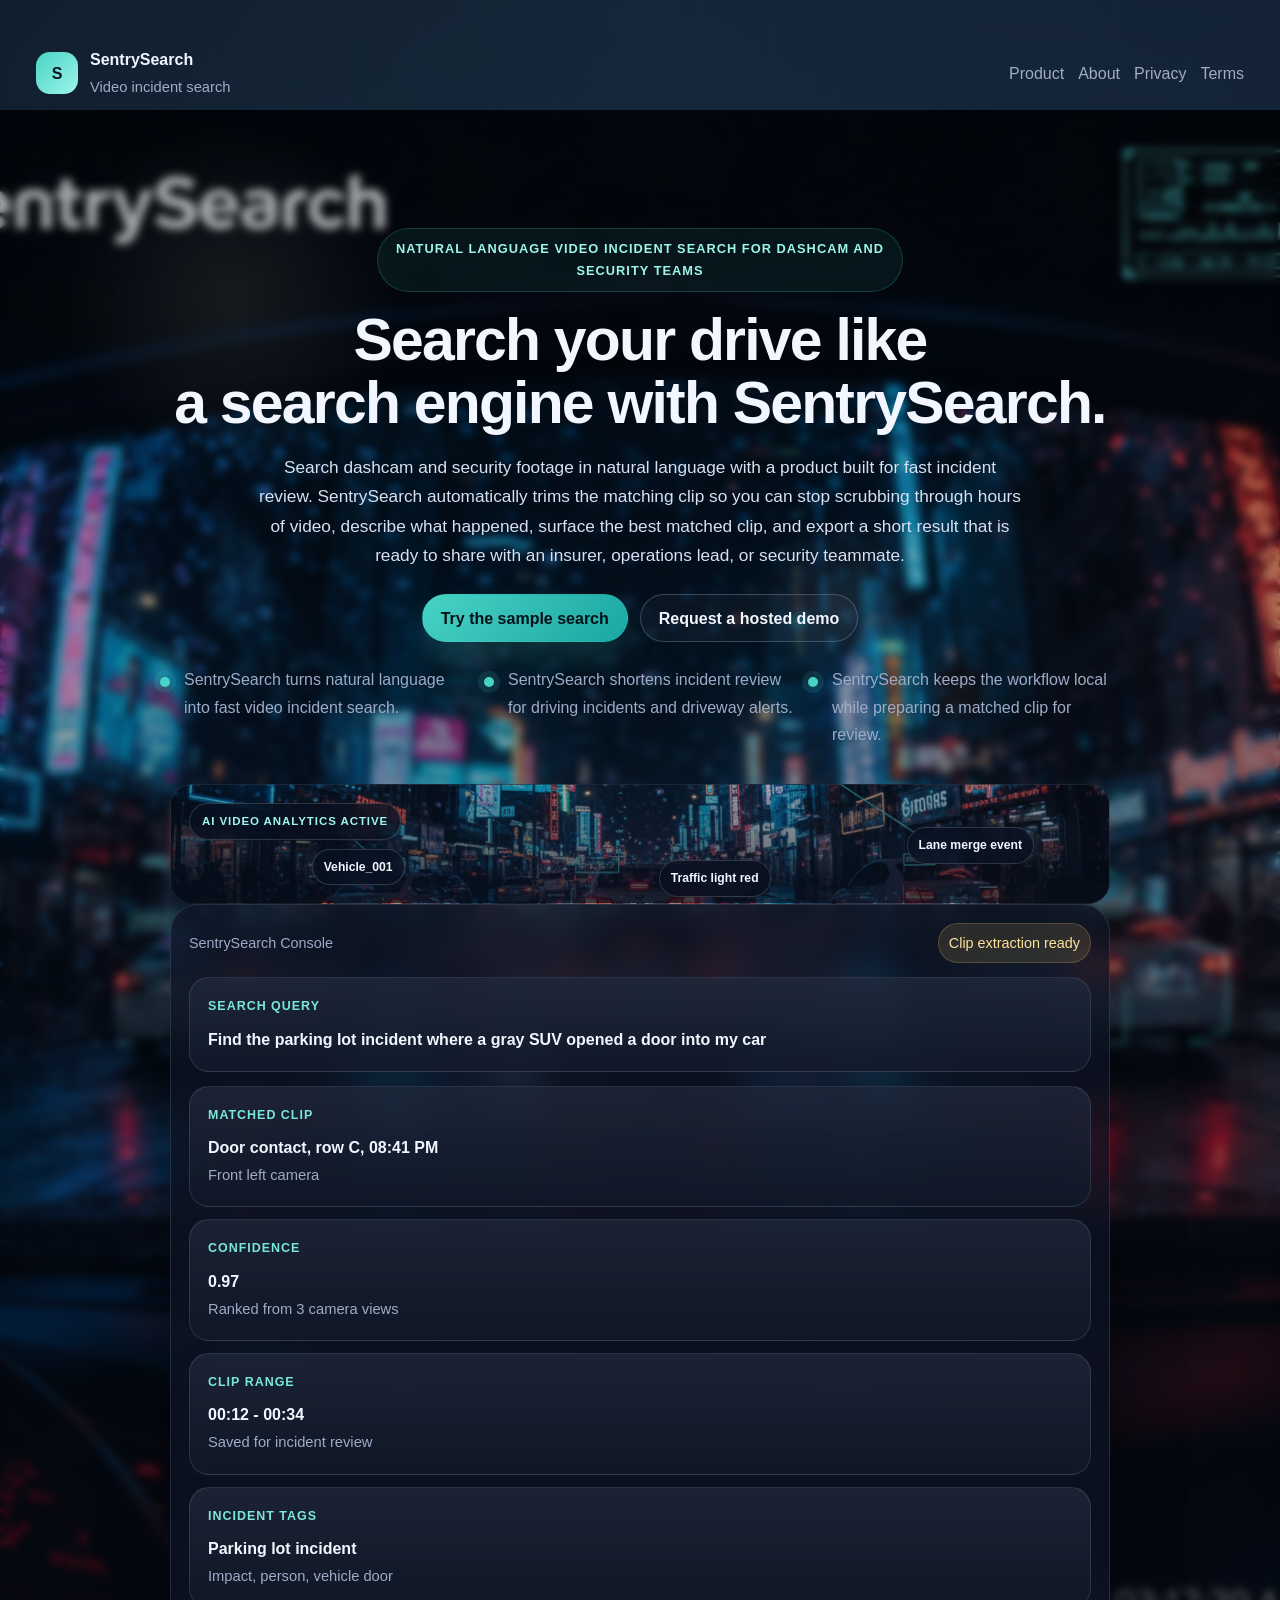
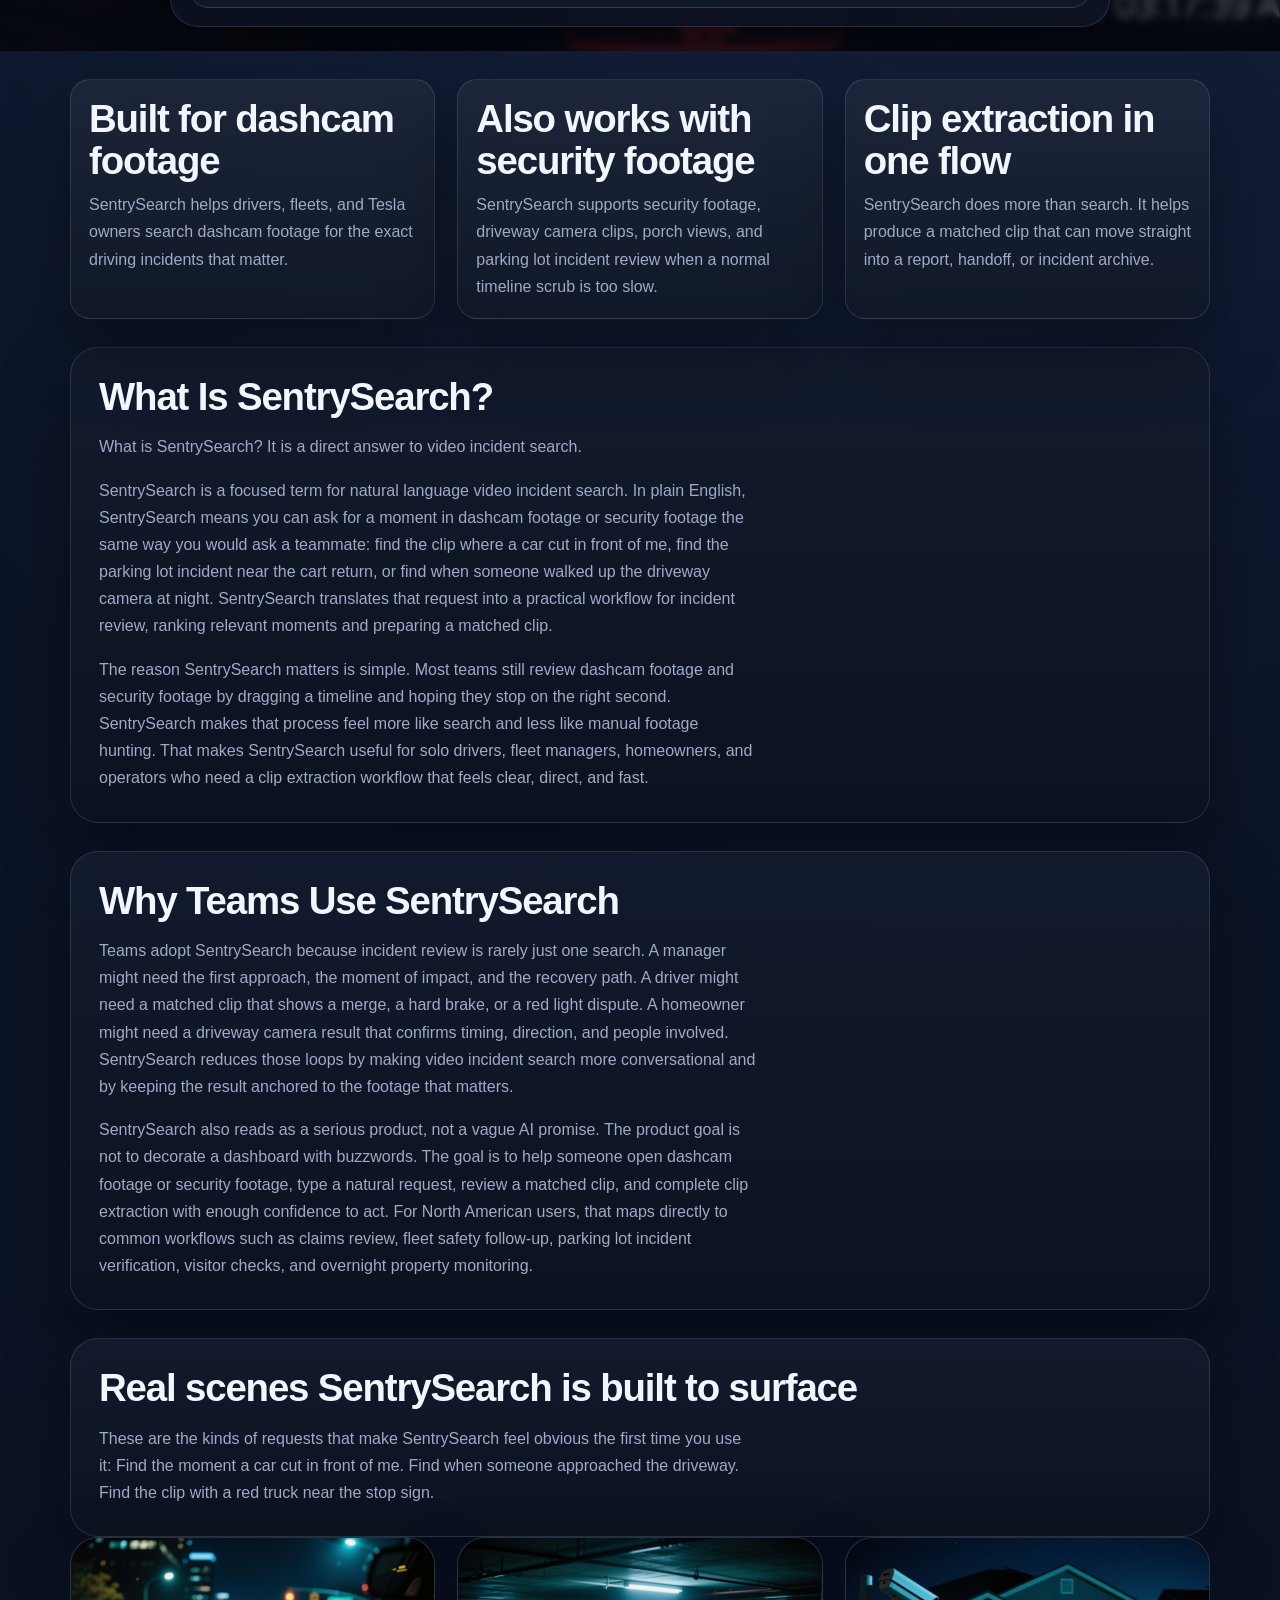
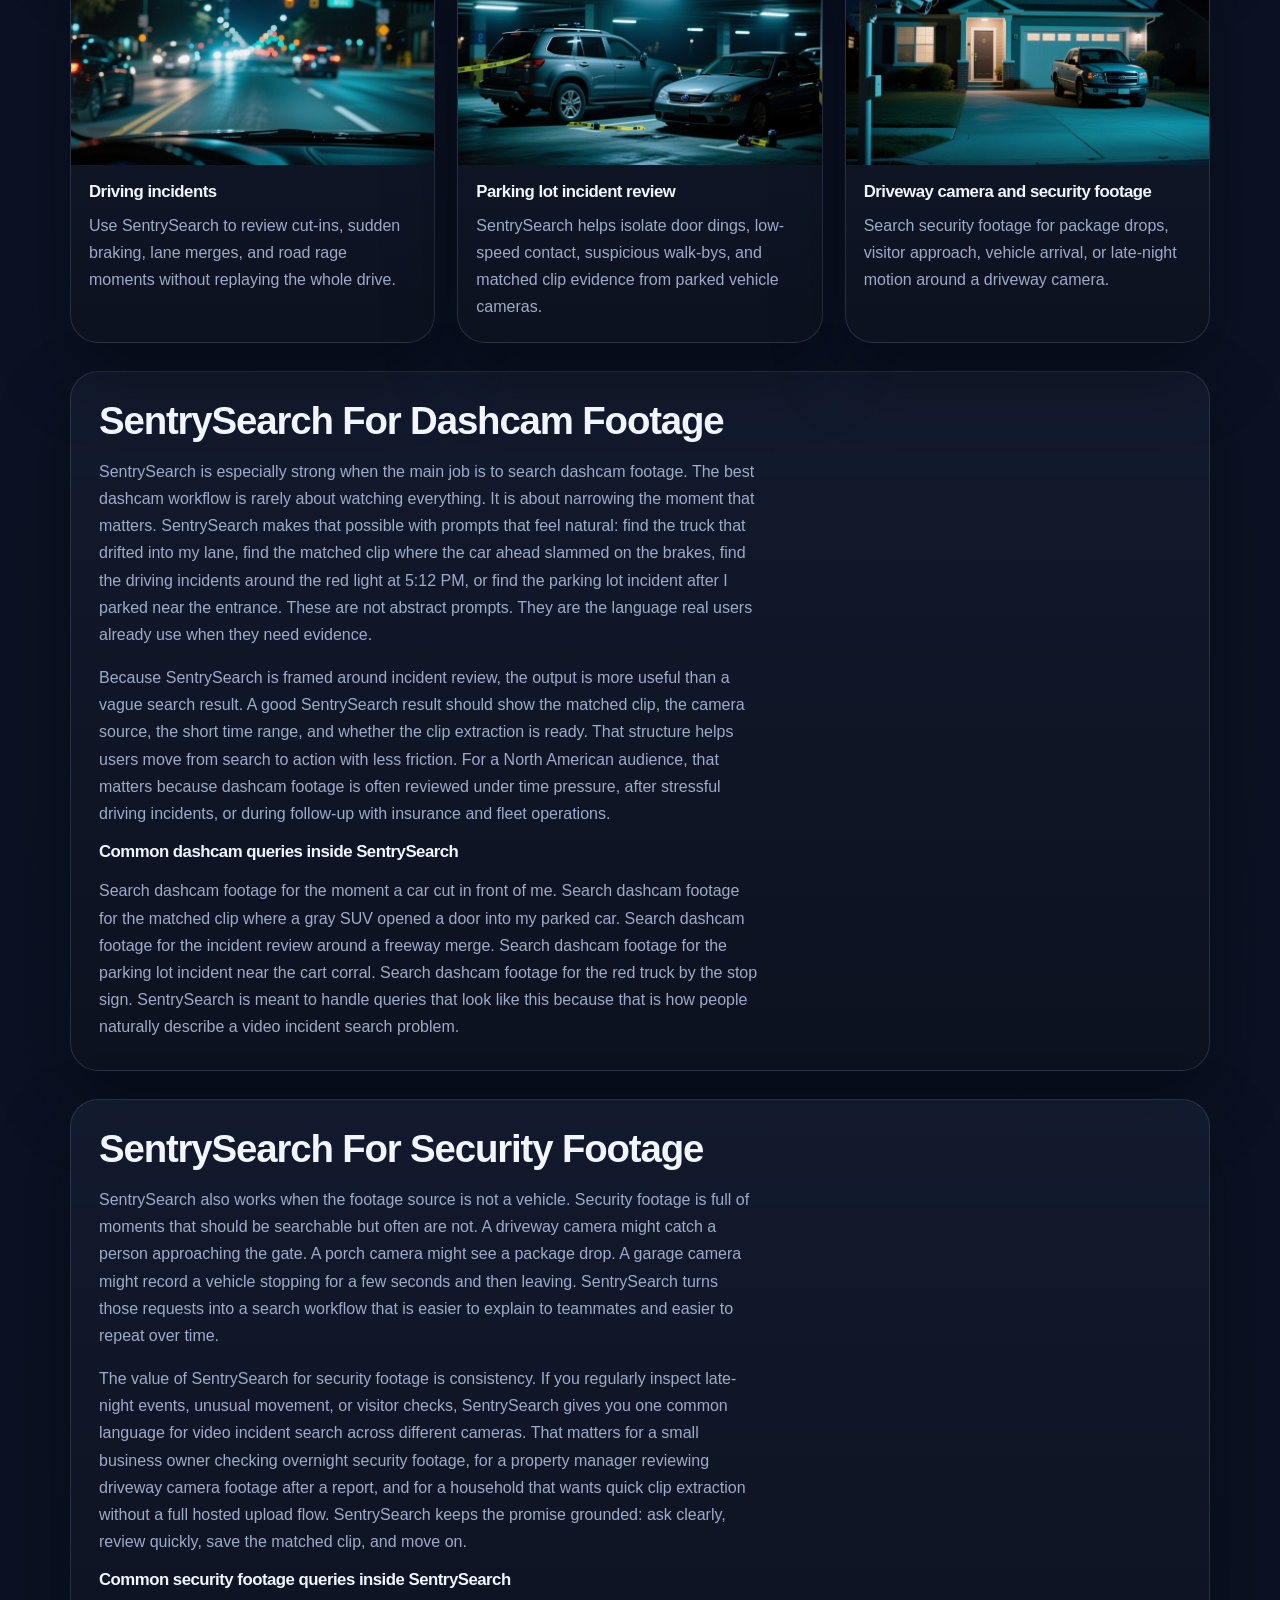
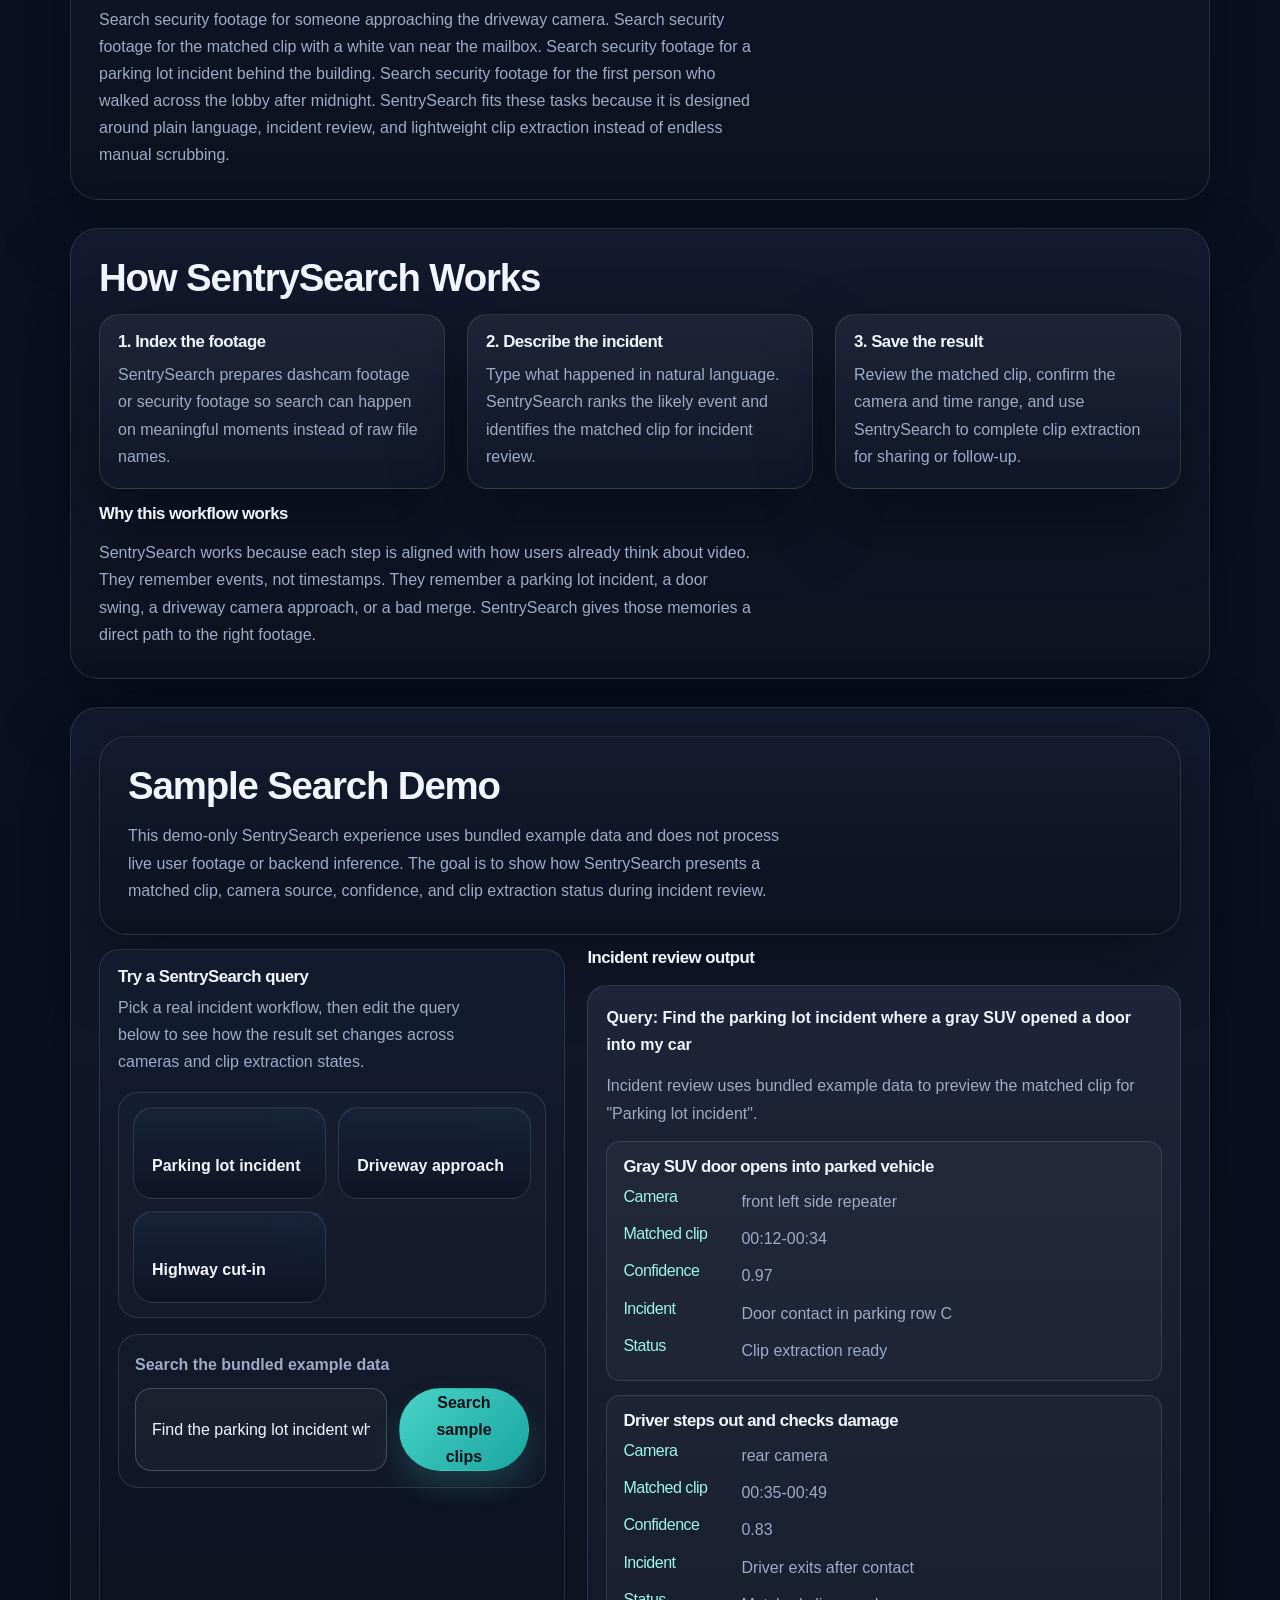
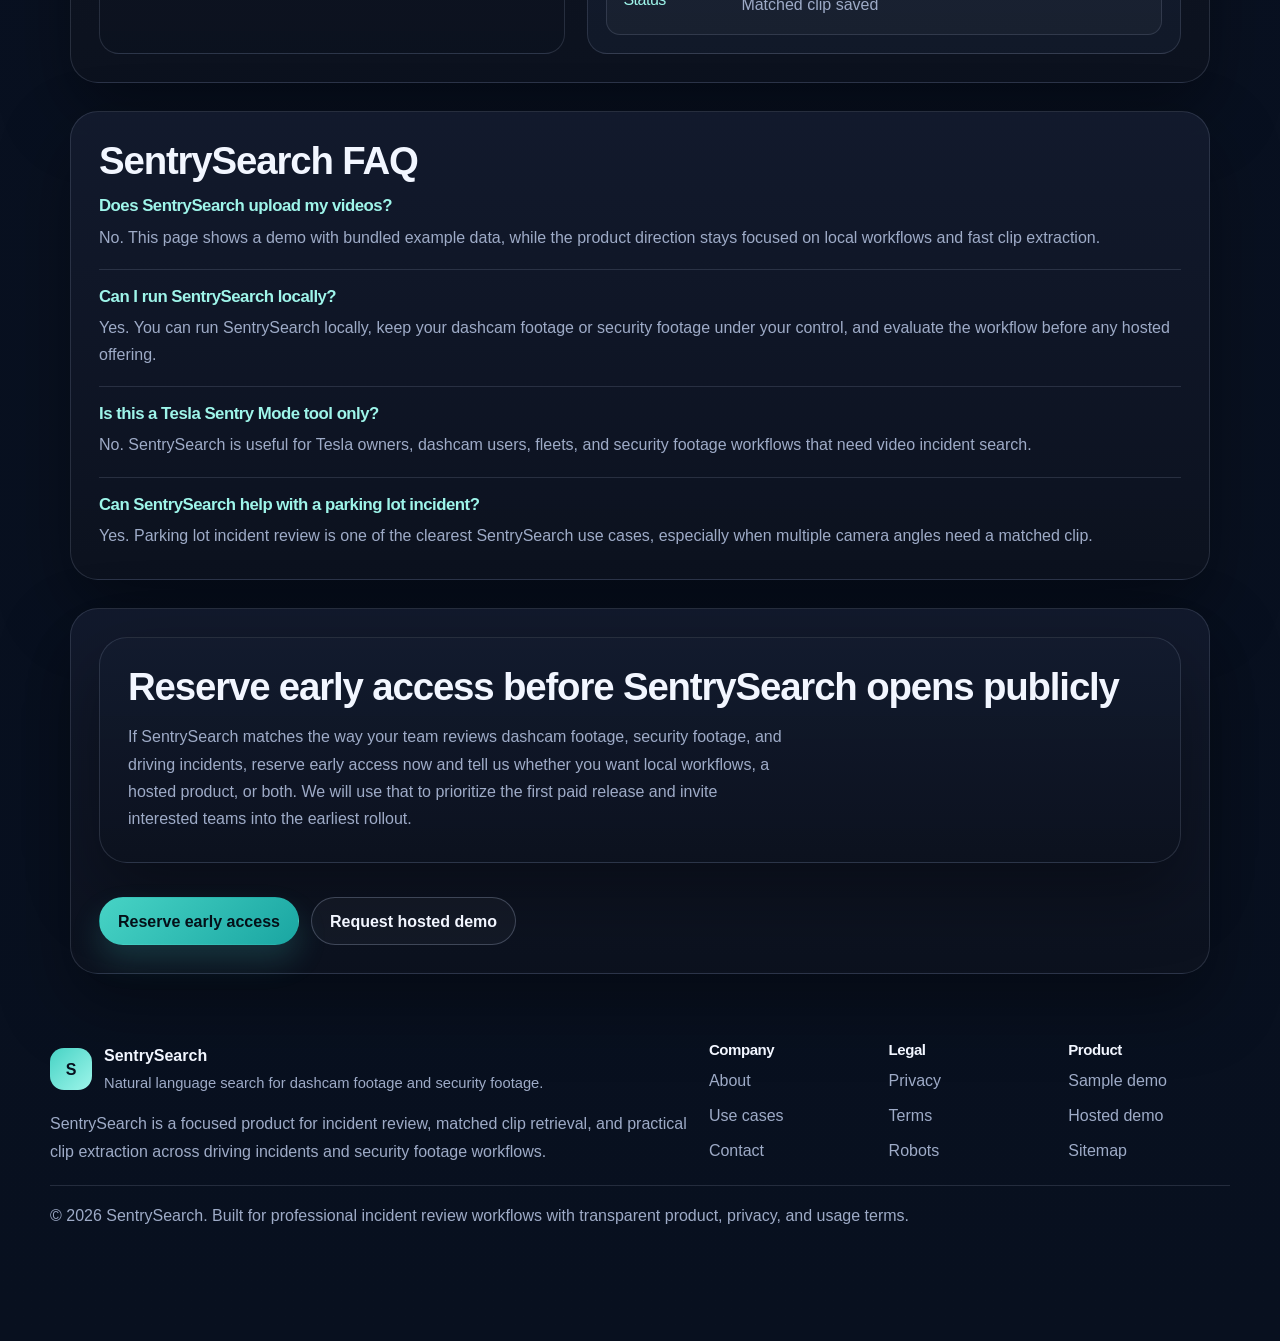
==== commit cb8e7d76: "chore: convert landing ctas to early access" ====
--- a/landing/index.html
+++ b/landing/index.html
@@ -59,7 +59,7 @@
               </p>
               <div class="hero-actions" aria-label="Primary calls to action">
                 <a href="#sample-search">Try the sample search</a>
-                <a href="mailto:demo@sentrysearch.my">Request a hosted demo</a>
+                <a href="mailto:demo@sentrysearch.my?subject=SentrySearch%20early%20access&body=Hi%20SentrySearch%2C%20I%20want%20to%20reserve%20early%20access%20for%20SentrySearch.">Request a hosted demo</a>
               </div>
               <ul class="hero-points" aria-label="Key product benefits">
                 <li>SentrySearch turns natural language into fast video incident search.</li>
@@ -422,18 +422,17 @@
       <section id="final-cta" class="cta-band" aria-labelledby="final-cta-title">
         <div class="cta-shell">
           <div class="section-copy">
-            <h2 id="final-cta-title">Run SentrySearch locally and validate the workflow now</h2>
+            <h2 id="final-cta-title">Reserve early access before SentrySearch opens publicly</h2>
             <p>
               If SentrySearch matches the way your team reviews dashcam footage, security footage,
-              and driving incidents, start locally today and request the hosted roadmap when you
-              are ready. Run SentrySearch locally when you want the full product story, and use
-              Run locally today if you want the fastest path into the repo. Request a hosted demo
-              when you want to discuss the SaaS version next.
+              and driving incidents, reserve early access now and tell us whether you want local
+              workflows, a hosted product, or both. We will use that to prioritize the first paid
+              release and invite interested teams into the earliest rollout.
             </p>
           </div>
           <nav aria-label="Final calls to action">
-            <a href="mailto:demo@sentrysearch.my">Request a hosted demo</a>
-            <a href="mailto:demo@sentrysearch.my">Request hosted demo</a>
+            <a href="mailto:demo@sentrysearch.my?subject=SentrySearch%20early%20access&body=Hi%20SentrySearch%2C%20I%20want%20to%20reserve%20early%20access%20for%20SentrySearch.">Reserve early access</a>
+            <a href="mailto:demo@sentrysearch.my?subject=SentrySearch%20hosted%20demo&body=Hi%20SentrySearch%2C%20I%20want%20to%20request%20a%20hosted%20demo.">Request hosted demo</a>
           </nav>
         </div>
       </section>
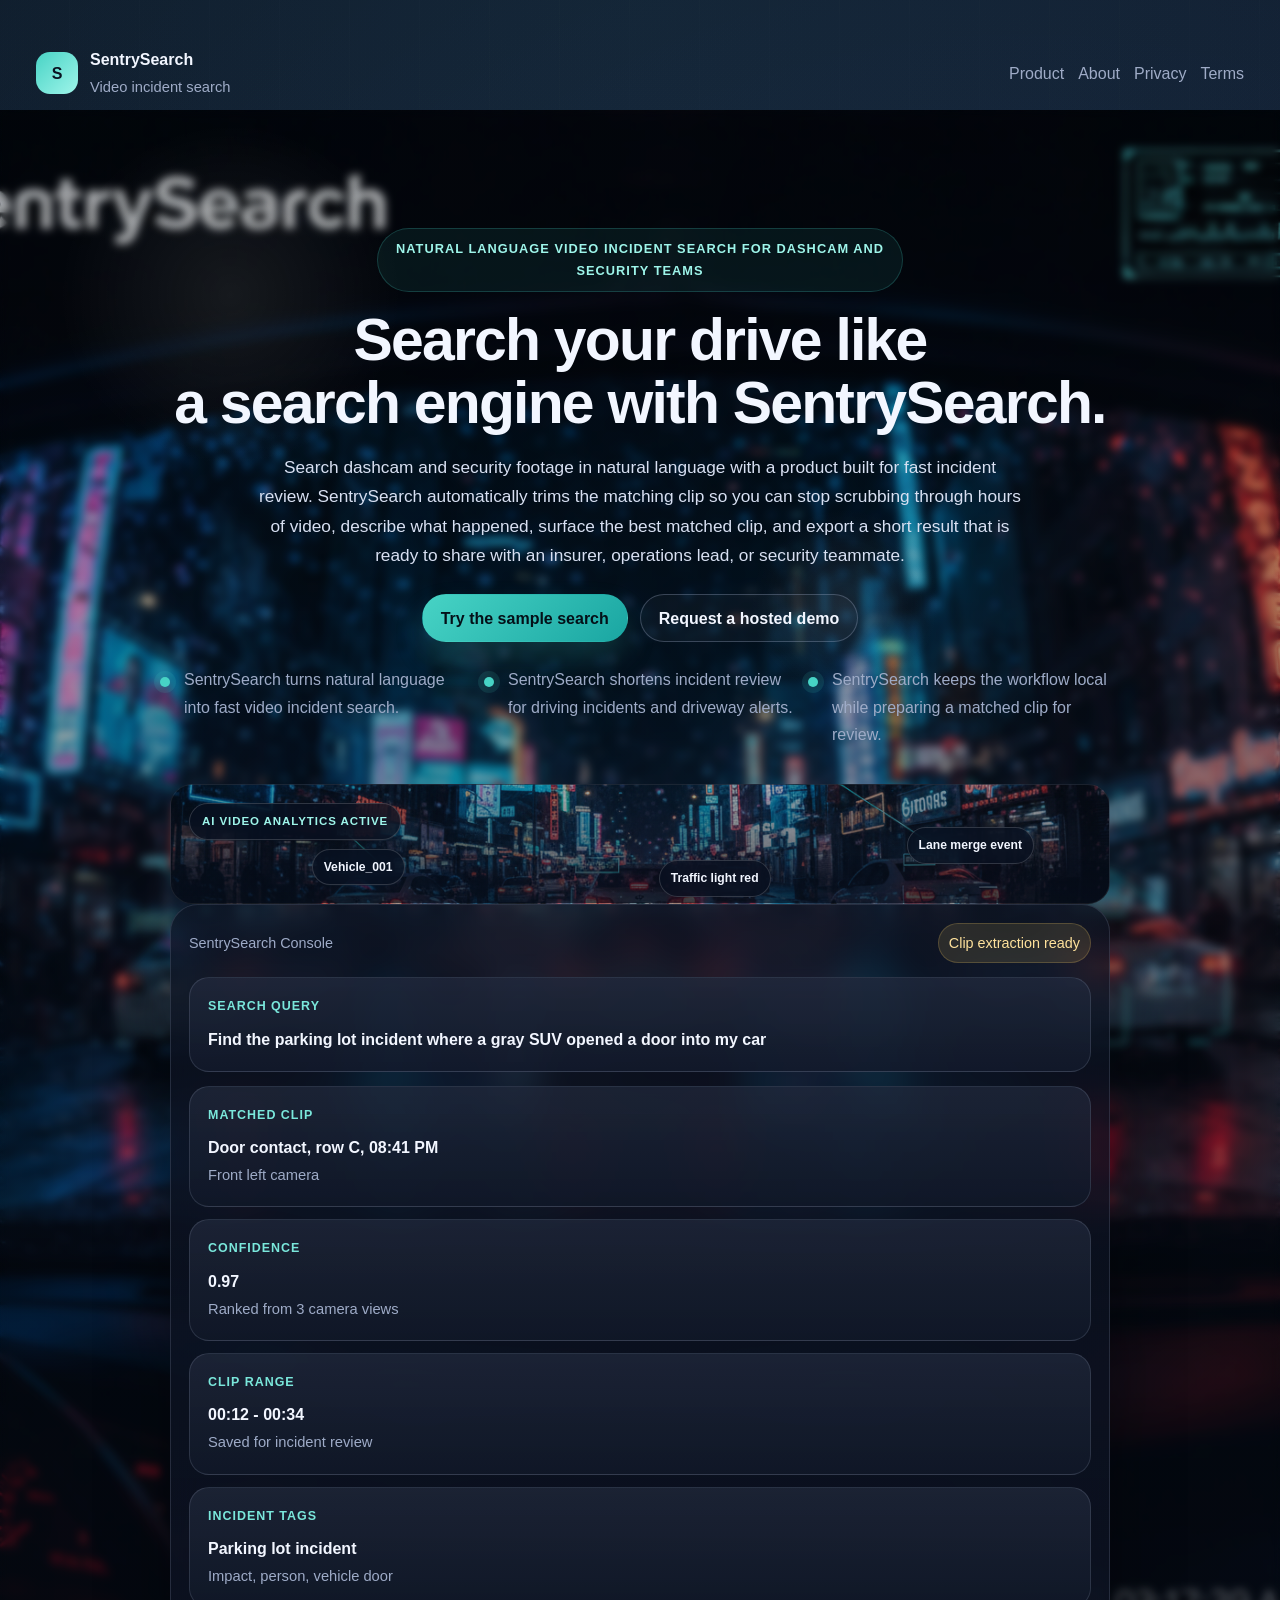
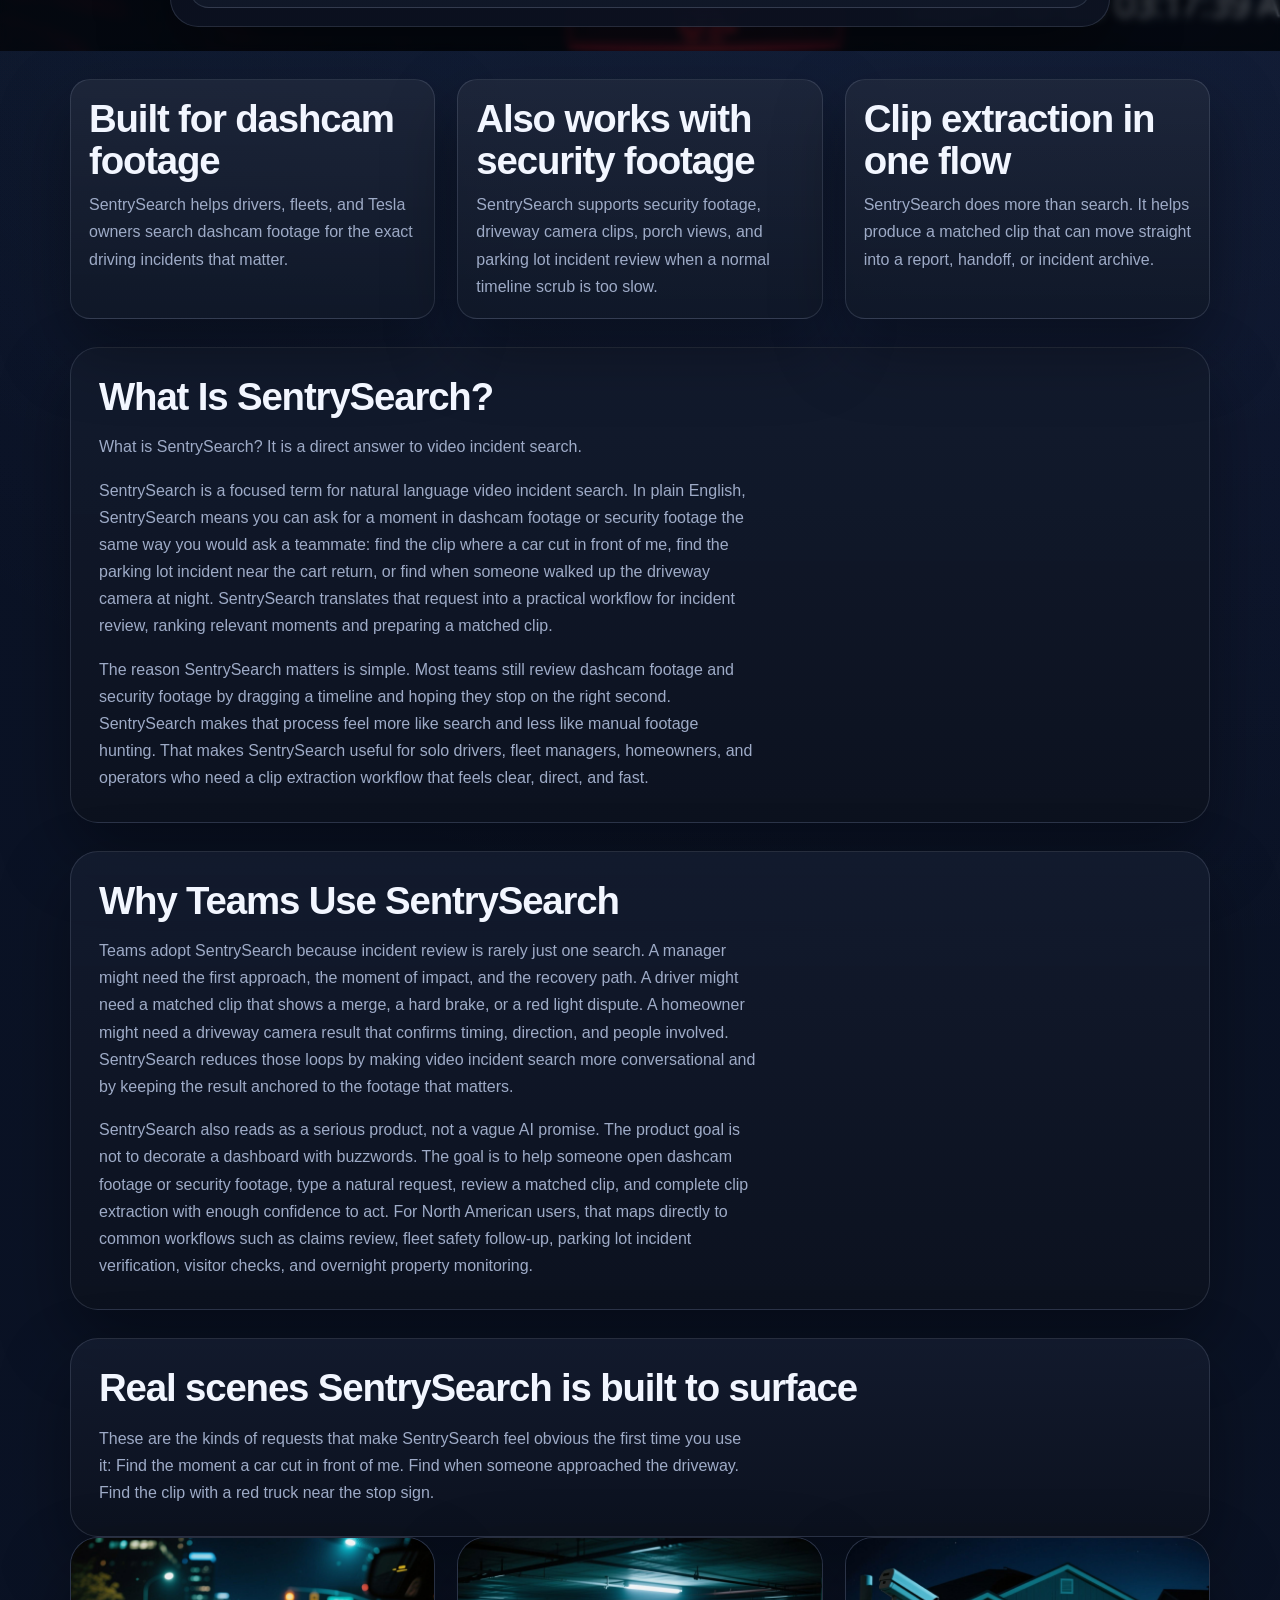
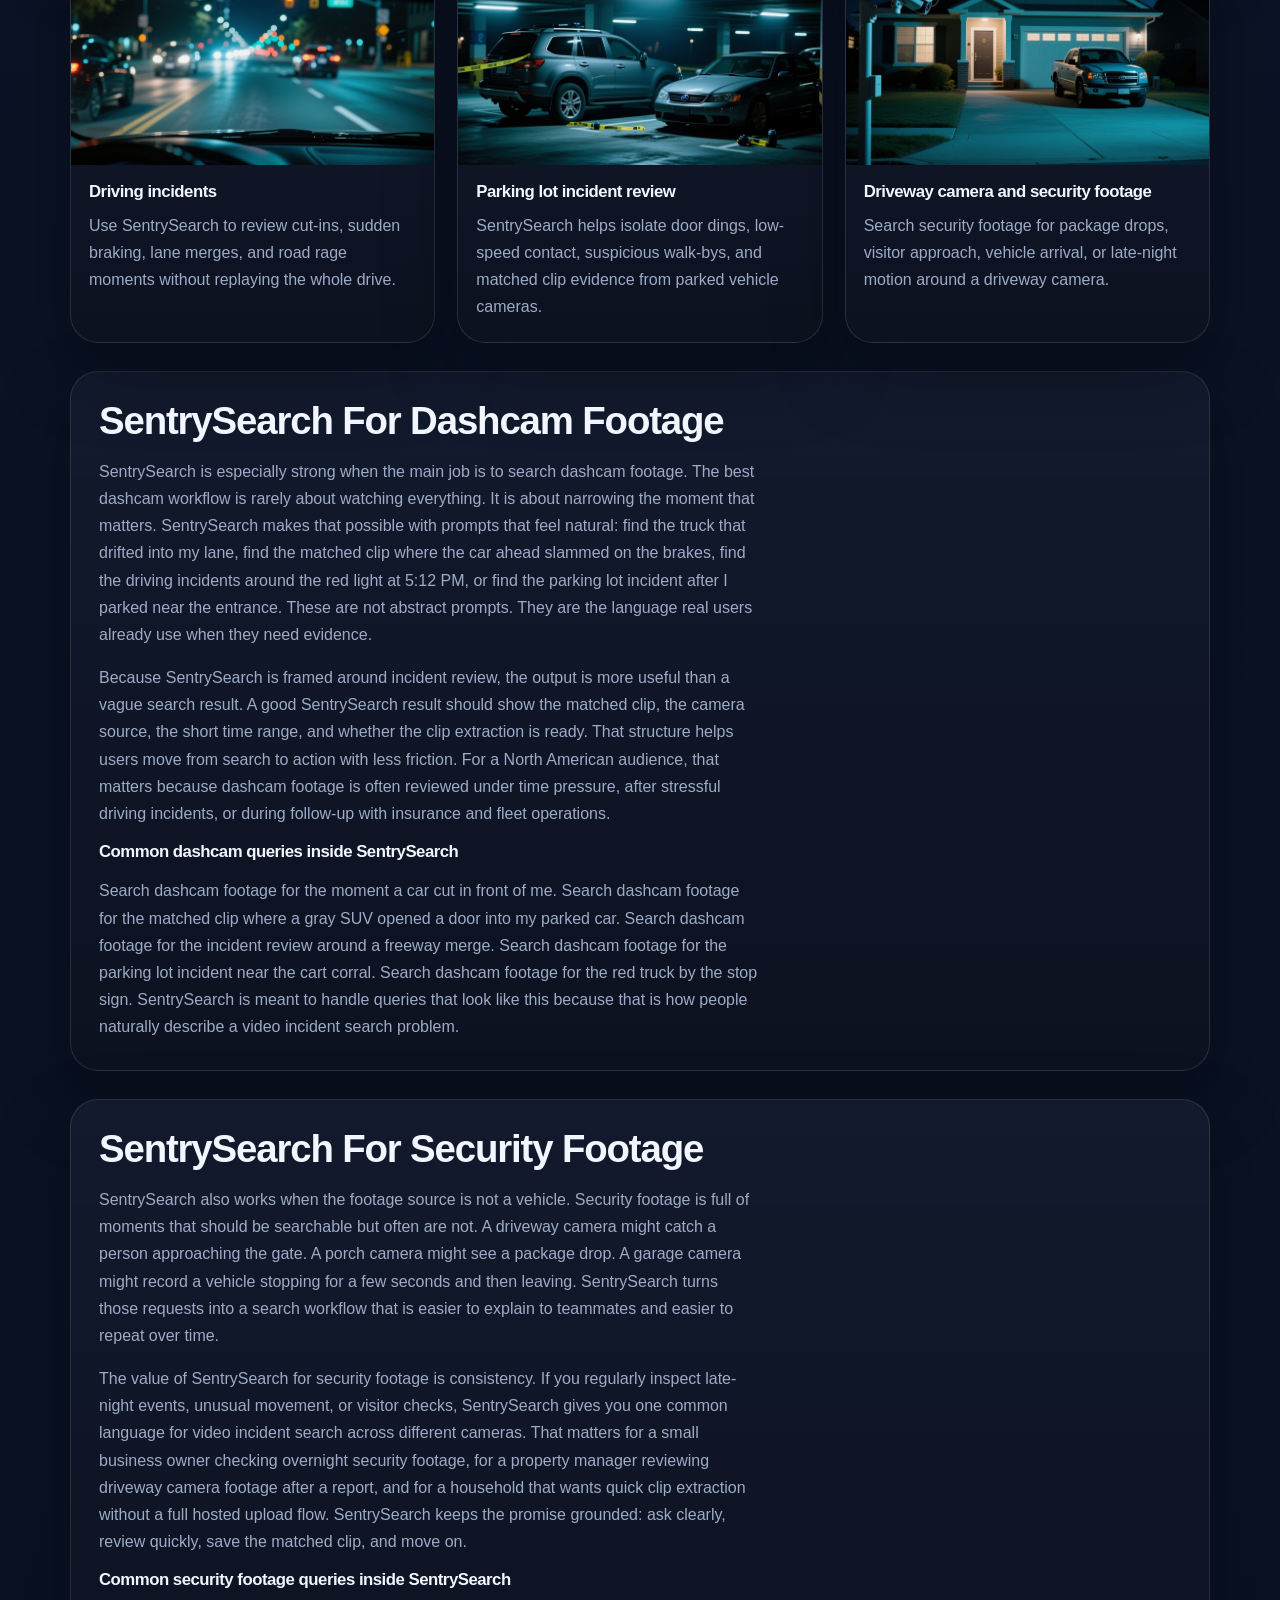
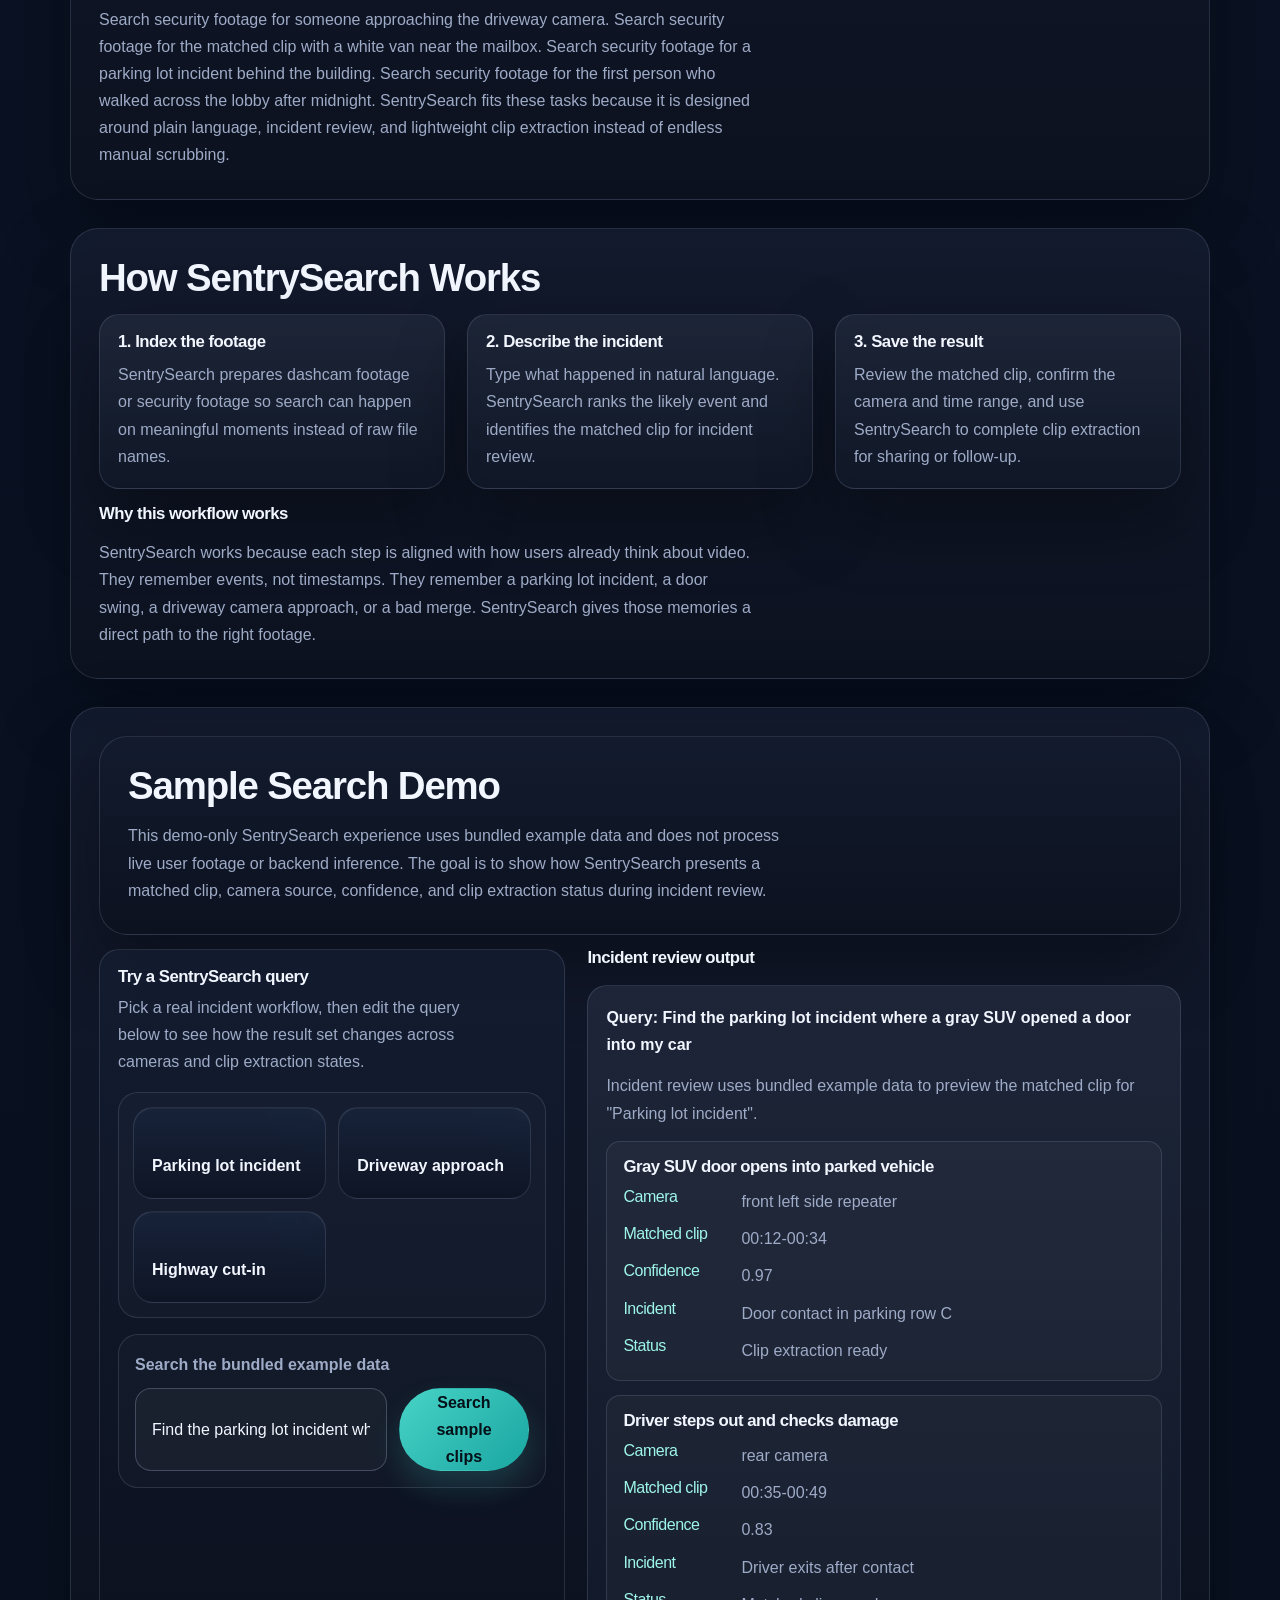
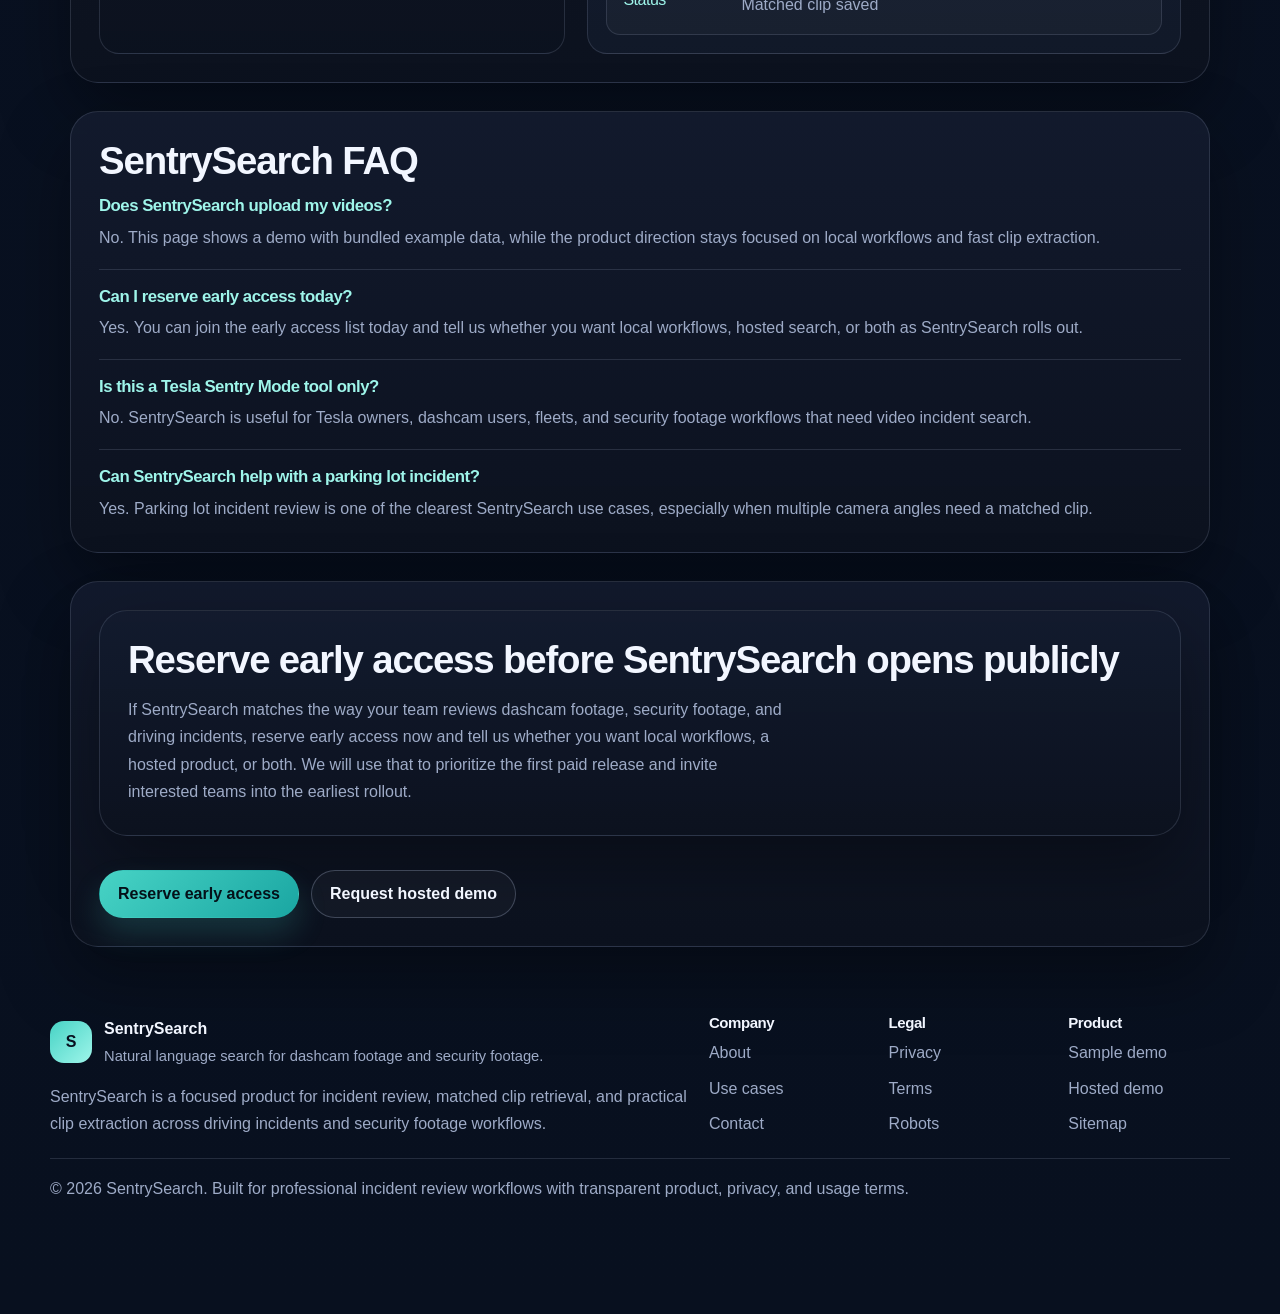
==== commit 6e071822: "chore: align faq with early access messaging" ====
--- a/landing/index.html
+++ b/landing/index.html
@@ -395,10 +395,10 @@
               </dd>
             </div>
             <div>
-              <dt><h4>Can I run SentrySearch locally?</h4></dt>
+              <dt><h4>Can I reserve early access today?</h4></dt>
               <dd>
-                Yes. You can run SentrySearch locally, keep your dashcam footage or security
-                footage under your control, and evaluate the workflow before any hosted offering.
+                Yes. You can join the early access list today and tell us whether you want local
+                workflows, hosted search, or both as SentrySearch rolls out.
               </dd>
             </div>
             <div>
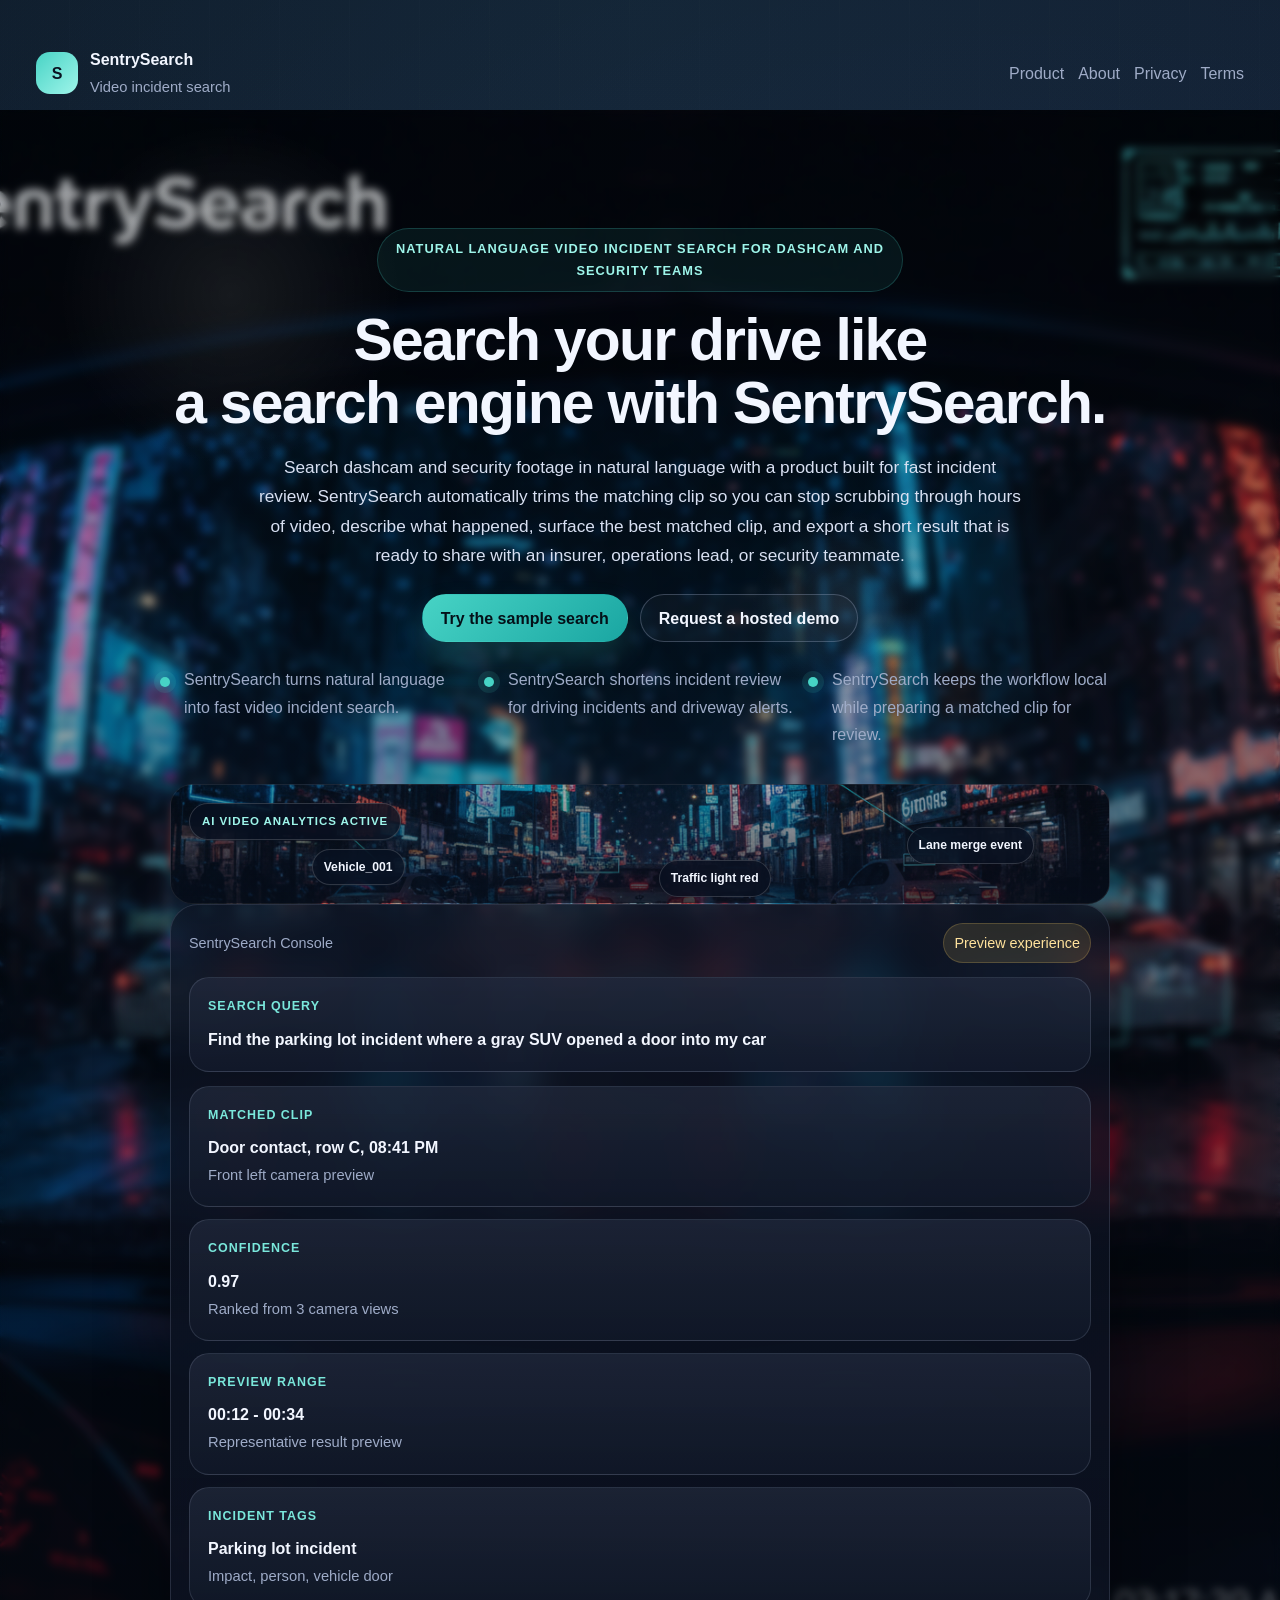
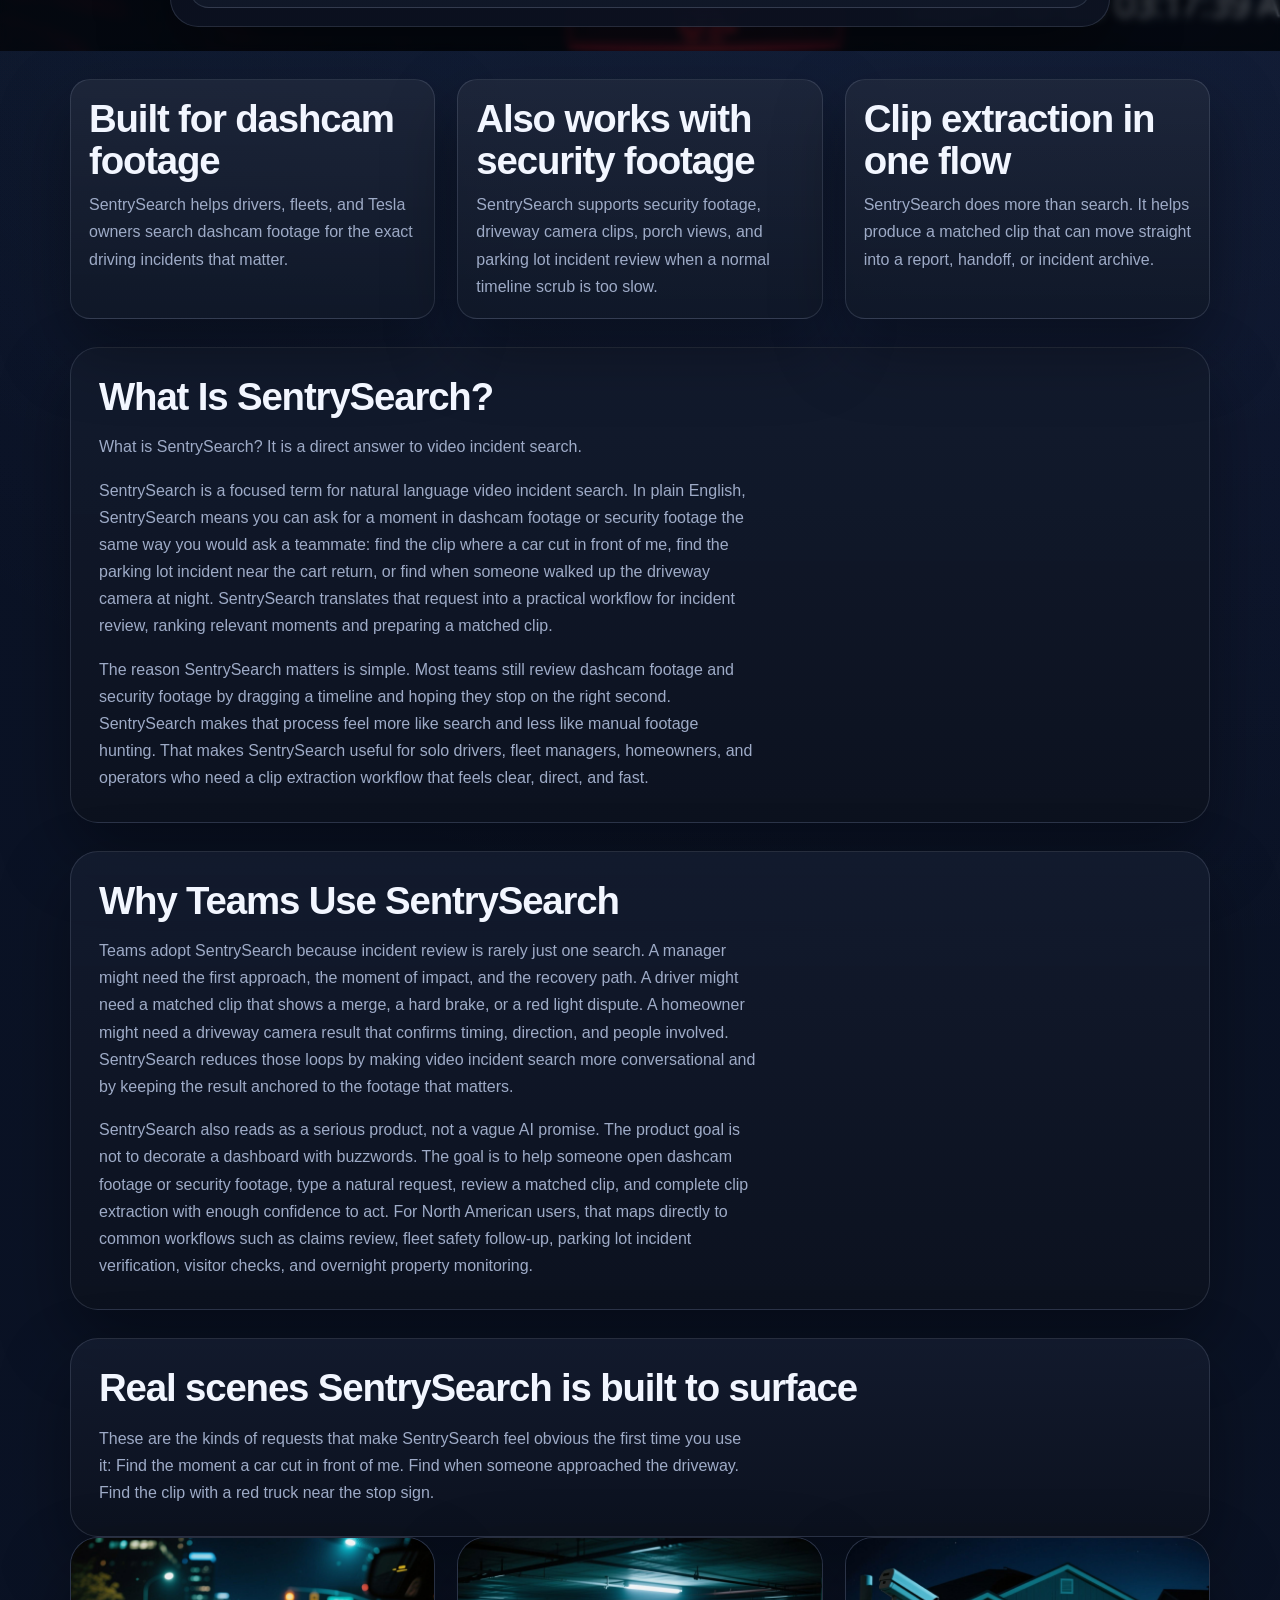
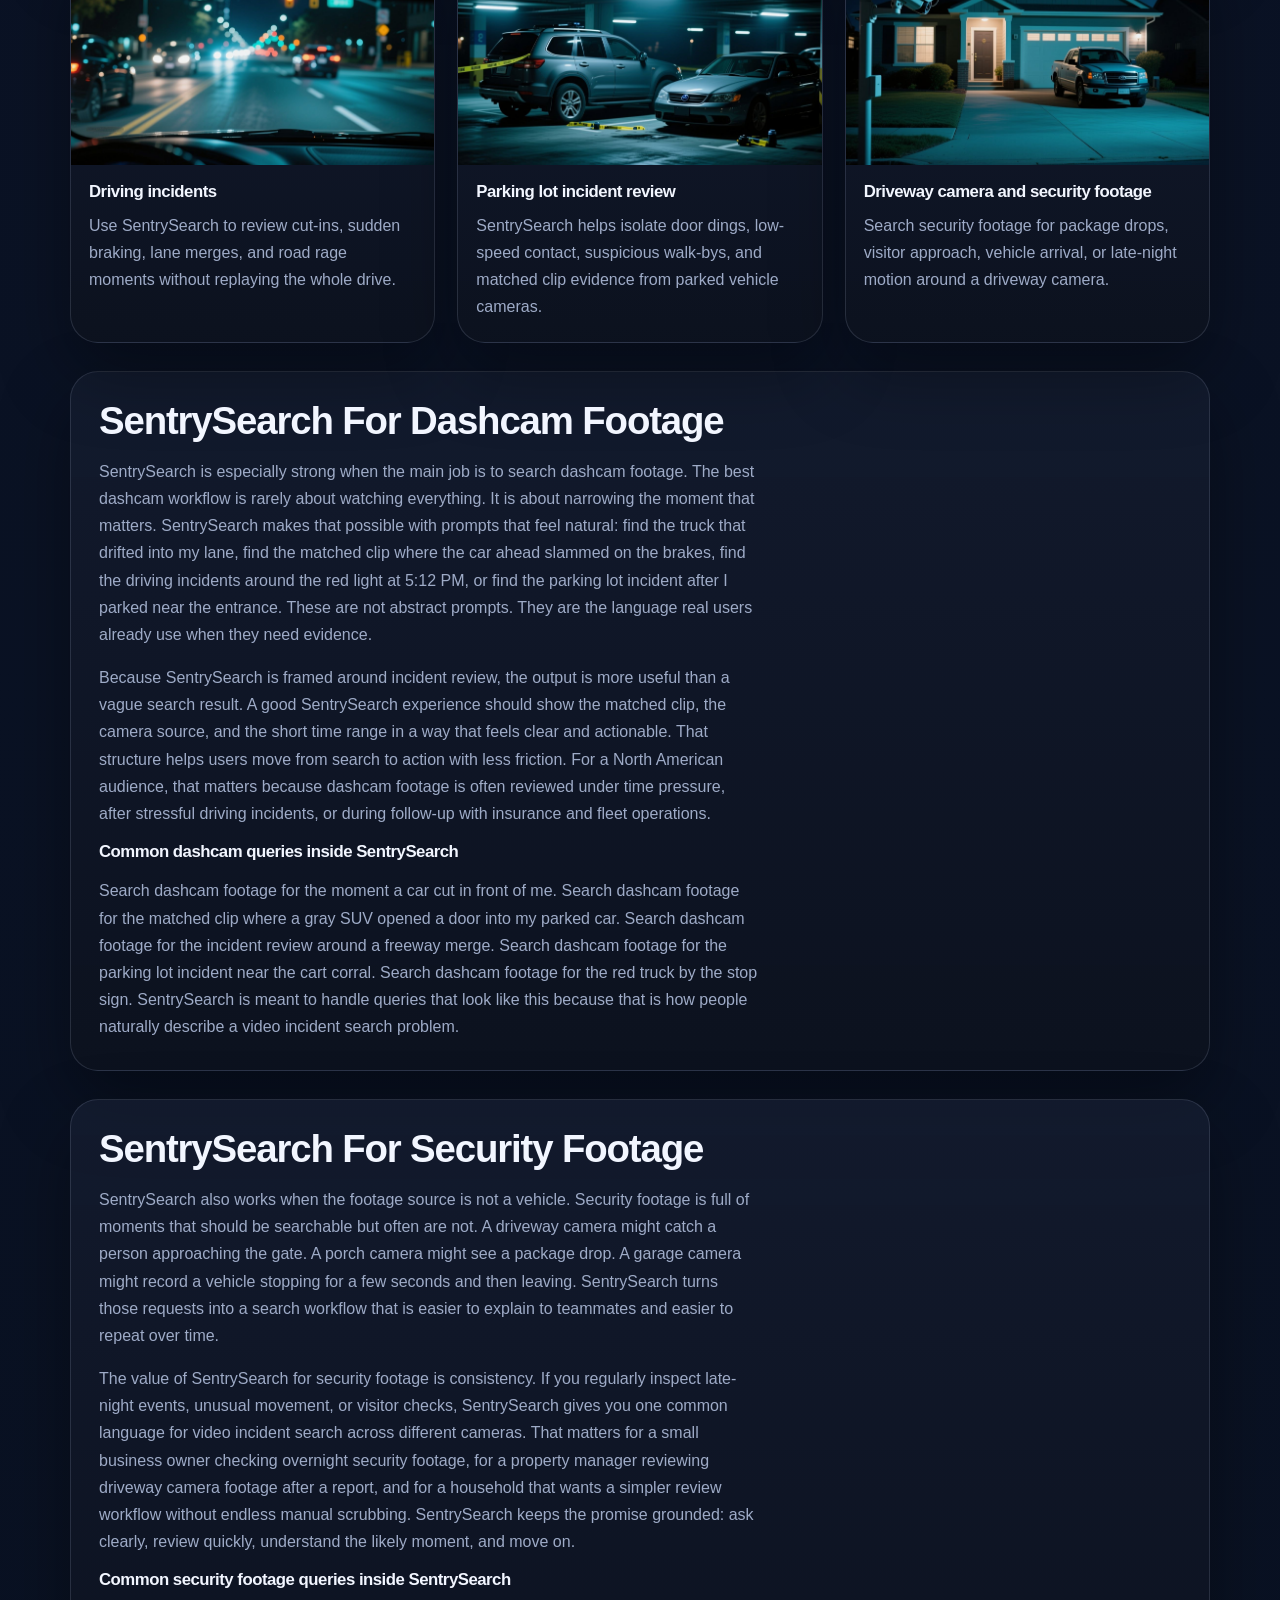
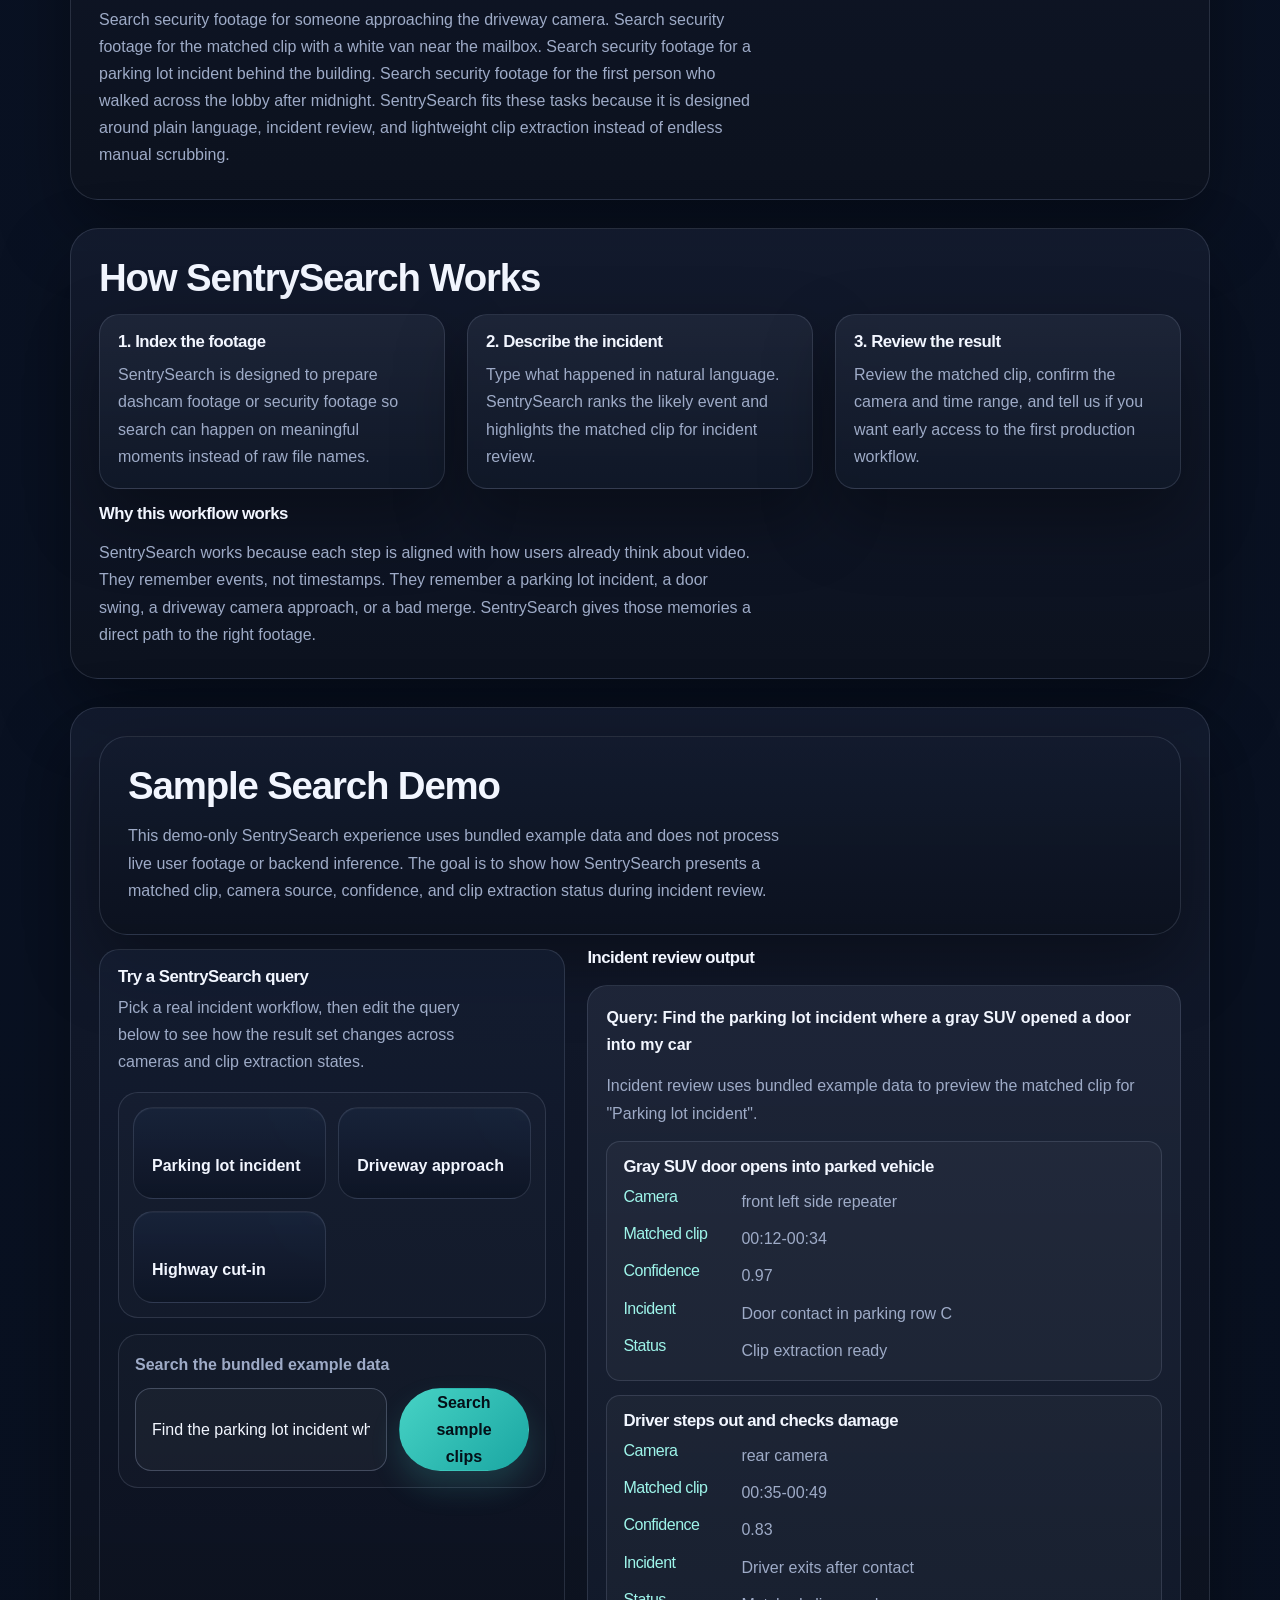
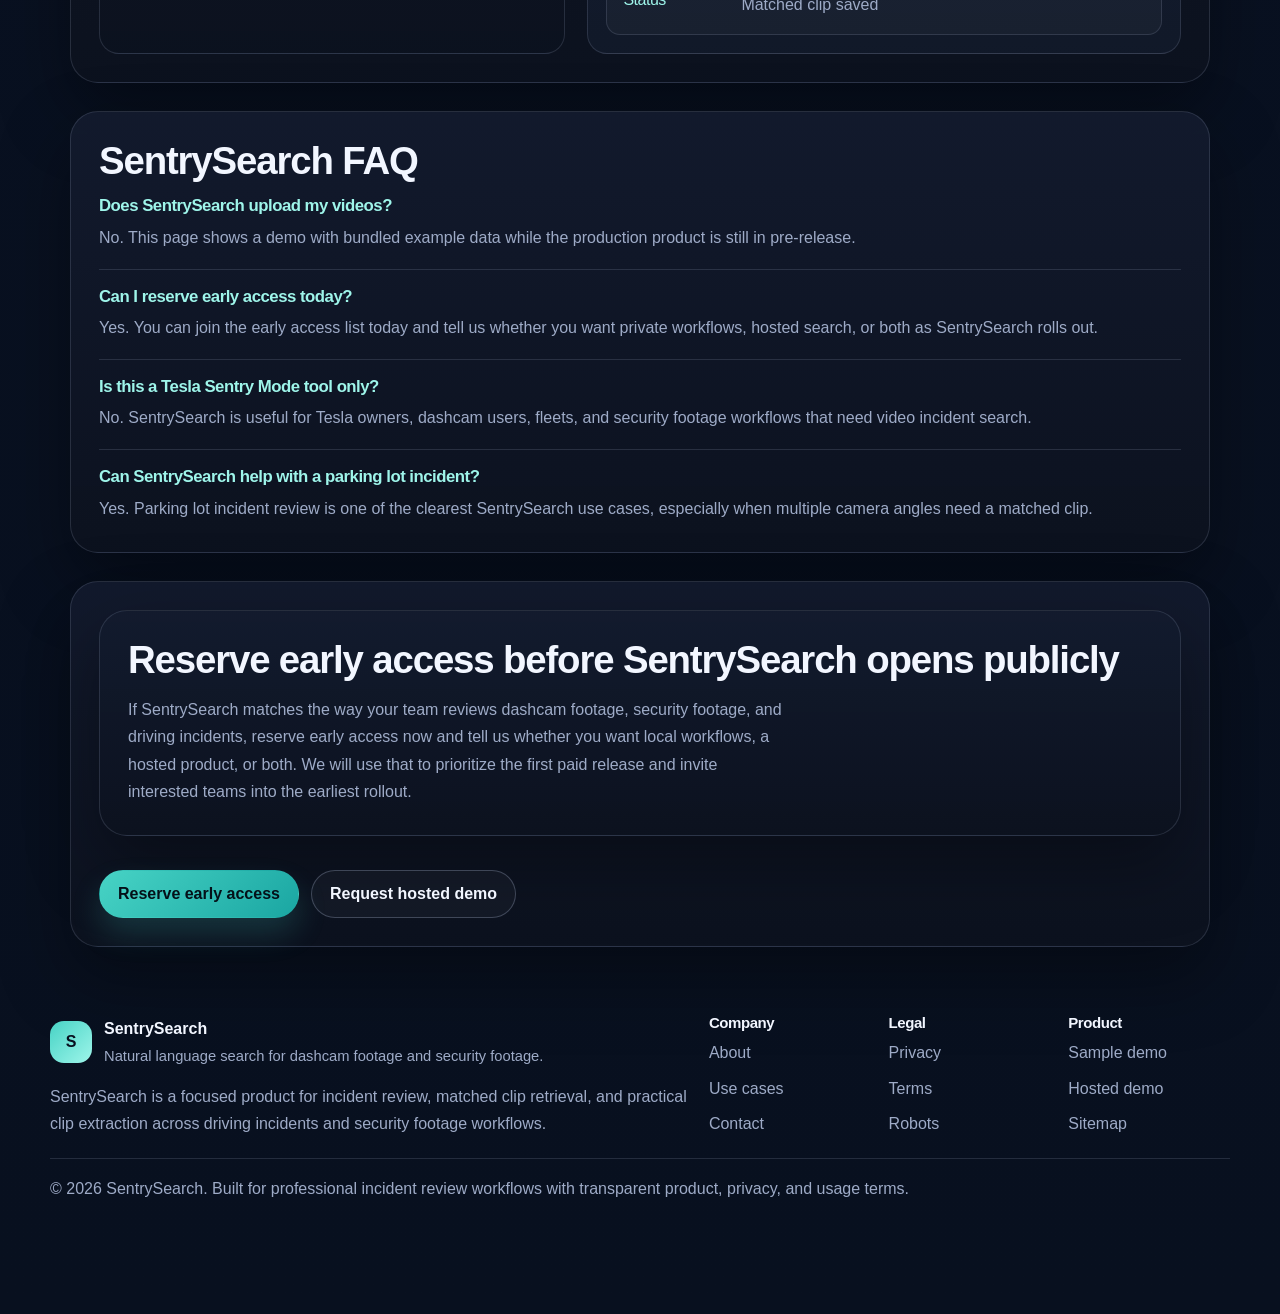
==== commit 0803f340: "chore: tighten prerelease landing copy" ====
--- a/landing/index.html
+++ b/landing/index.html
@@ -15,7 +15,7 @@
     />
     <meta
       property="og:description"
-      content="SentrySearch helps you search dashcam footage and security footage in natural language, review driving incidents faster, and save the matched clip without a long manual scrub."
+      content="SentrySearch introduces a new way to search dashcam footage and security footage in natural language, helping early users review driving incidents faster."
     />
     <meta property="og:type" content="website" />
     <meta property="og:url" content="https://sentrysearch.my/" />
@@ -80,7 +80,7 @@
             <aside class="hero-panel" aria-label="SentrySearch product preview">
               <div class="panel-topbar">
                 <span>SentrySearch Console</span>
-                <span class="panel-status">Clip extraction ready</span>
+                <span class="panel-status">Preview experience</span>
               </div>
               <div class="panel-query">
                 <p class="panel-label">Search query</p>
@@ -90,7 +90,7 @@
                 <section class="metric-card">
                   <p class="panel-label">Matched clip</p>
                   <strong>Door contact, row C, 08:41 PM</strong>
-                  <span>Front left camera</span>
+                  <span>Front left camera preview</span>
                 </section>
                 <section class="metric-card">
                   <p class="panel-label">Confidence</p>
@@ -98,9 +98,9 @@
                   <span>Ranked from 3 camera views</span>
                 </section>
                 <section class="metric-card">
-                  <p class="panel-label">Clip range</p>
+                  <p class="panel-label">Preview range</p>
                   <strong>00:12 - 00:34</strong>
-                  <span>Saved for incident review</span>
+                  <span>Representative result preview</span>
                 </section>
                 <section class="metric-card">
                   <p class="panel-label">Incident tags</p>
@@ -249,8 +249,8 @@
           </p>
           <p>
             Because SentrySearch is framed around incident review, the output is more useful than a
-            vague search result. A good SentrySearch result should show the matched clip, the
-            camera source, the short time range, and whether the clip extraction is ready. That
+            vague search result. A good SentrySearch experience should show the matched clip, the
+            camera source, and the short time range in a way that feels clear and actionable. That
             structure helps users move from search to action with less friction. For a North
             American audience, that matters because dashcam footage is often reviewed under time
             pressure, after stressful driving incidents, or during follow-up with insurance and
@@ -284,9 +284,9 @@
             late-night events, unusual movement, or visitor checks, SentrySearch gives you one
             common language for video incident search across different cameras. That matters for a
             small business owner checking overnight security footage, for a property manager
-            reviewing driveway camera footage after a report, and for a household that wants quick
-            clip extraction without a full hosted upload flow. SentrySearch keeps the promise
-            grounded: ask clearly, review quickly, save the matched clip, and move on.
+            reviewing driveway camera footage after a report, and for a household that wants a
+            simpler review workflow without endless manual scrubbing. SentrySearch keeps the promise
+            grounded: ask clearly, review quickly, understand the likely moment, and move on.
           </p>
           <h3>Common security footage queries inside SentrySearch</h3>
           <p>
@@ -307,22 +307,22 @@
             <article class="step-card">
               <h3>1. Index the footage</h3>
               <p>
-                SentrySearch prepares dashcam footage or security footage so search can happen on
-                meaningful moments instead of raw file names.
+                SentrySearch is designed to prepare dashcam footage or security footage so search
+                can happen on meaningful moments instead of raw file names.
               </p>
             </article>
             <article class="step-card">
               <h3>2. Describe the incident</h3>
               <p>
                 Type what happened in natural language. SentrySearch ranks the likely event and
-                identifies the matched clip for incident review.
+                highlights the matched clip for incident review.
               </p>
             </article>
             <article class="step-card">
-              <h3>3. Save the result</h3>
-              <p>
-                Review the matched clip, confirm the camera and time range, and use SentrySearch to
-                complete clip extraction for sharing or follow-up.
+              <h3>3. Review the result</h3>
+              <p>
+                Review the matched clip, confirm the camera and time range, and tell us if you want
+                early access to the first production workflow.
               </p>
             </article>
           </div>
@@ -390,14 +390,14 @@
             <div>
               <dt><h3>Does SentrySearch upload my videos?</h3></dt>
               <dd>
-                No. This page shows a demo with bundled example data, while the product direction
-                stays focused on local workflows and fast clip extraction.
+                No. This page shows a demo with bundled example data while the production product is
+                still in pre-release.
               </dd>
             </div>
             <div>
               <dt><h4>Can I reserve early access today?</h4></dt>
               <dd>
-                Yes. You can join the early access list today and tell us whether you want local
+                Yes. You can join the early access list today and tell us whether you want private
                 workflows, hosted search, or both as SentrySearch rolls out.
               </dd>
             </div>
@@ -468,7 +468,7 @@
             <div>
               <h3>Product</h3>
               <a href="./index.html#sample-search">Sample demo</a>
-              <a href="mailto:demo@sentrysearch.my">Hosted demo</a>
+              <a href="mailto:demo@sentrysearch.my?subject=SentrySearch%20hosted%20demo&body=Hi%20SentrySearch%2C%20I%20want%20to%20request%20a%20hosted%20demo.">Hosted demo</a>
               <a href="./sitemap.xml">Sitemap</a>
             </div>
           </div>
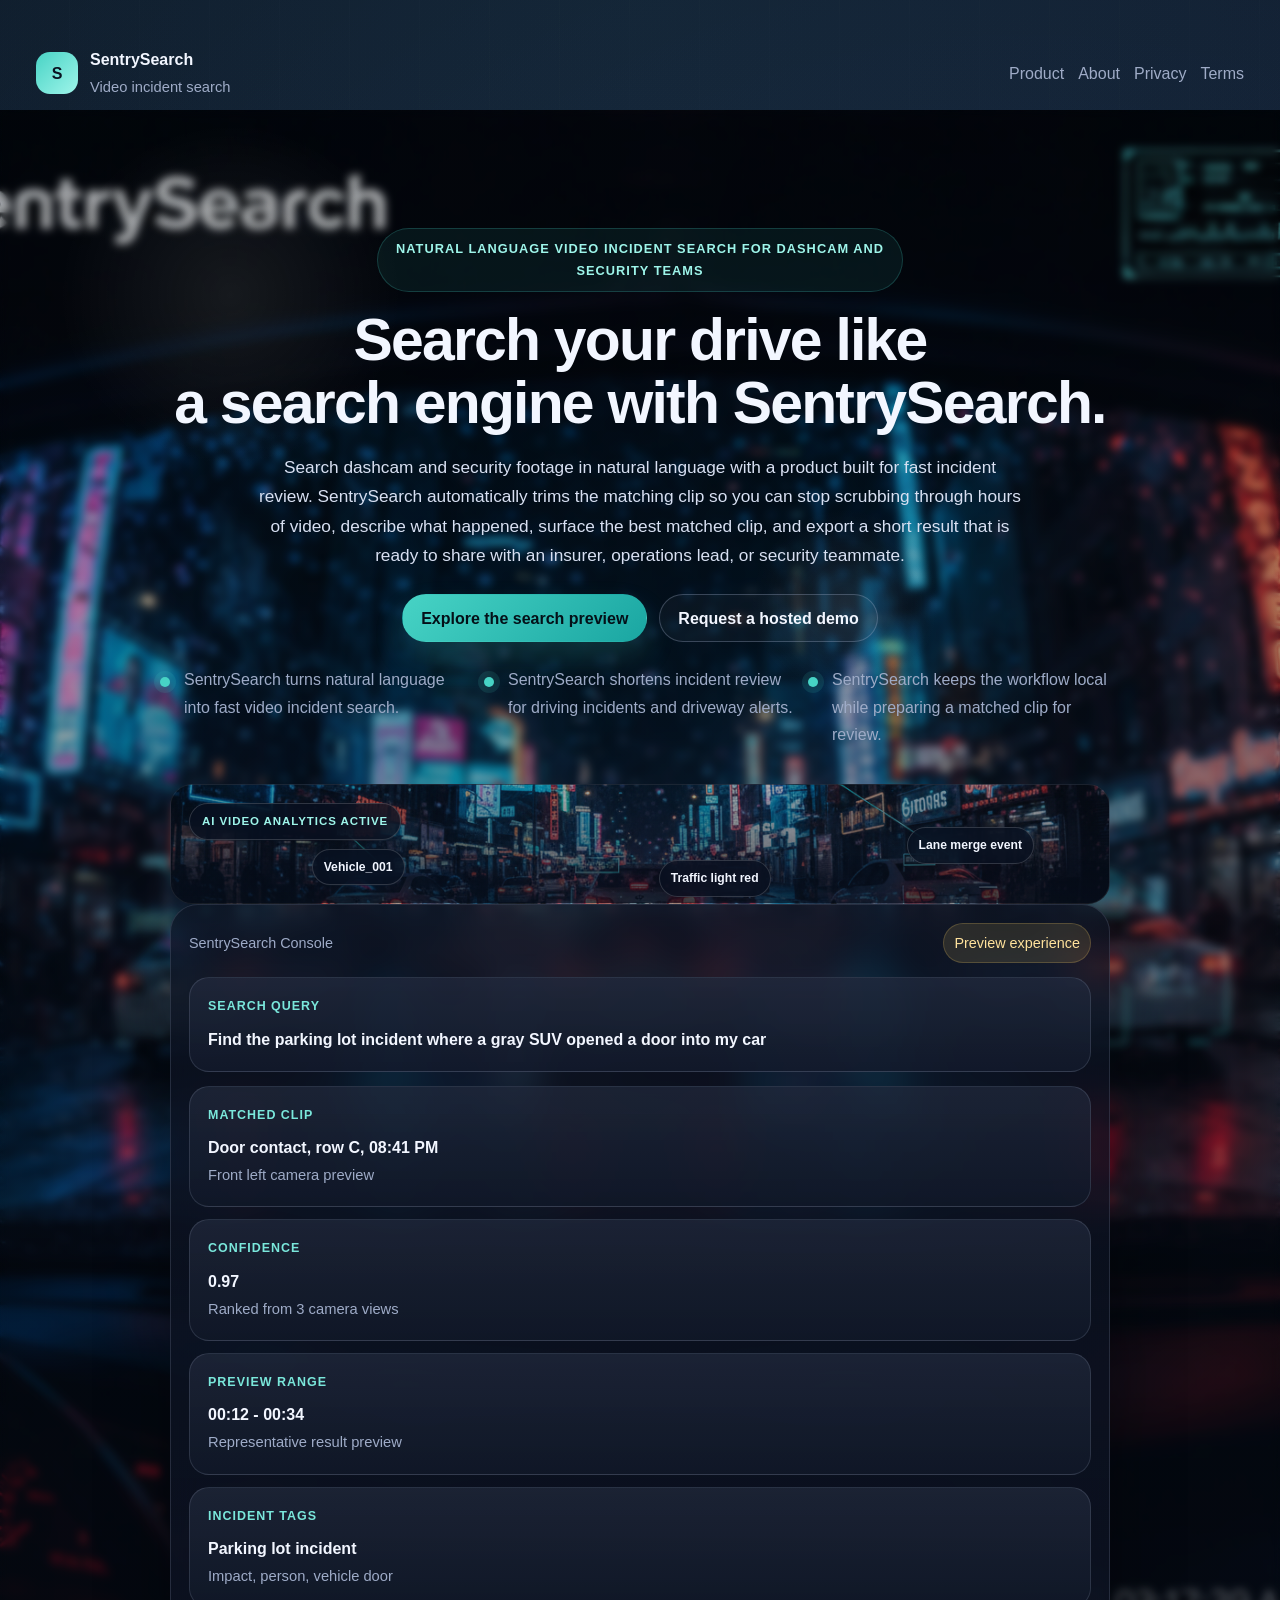
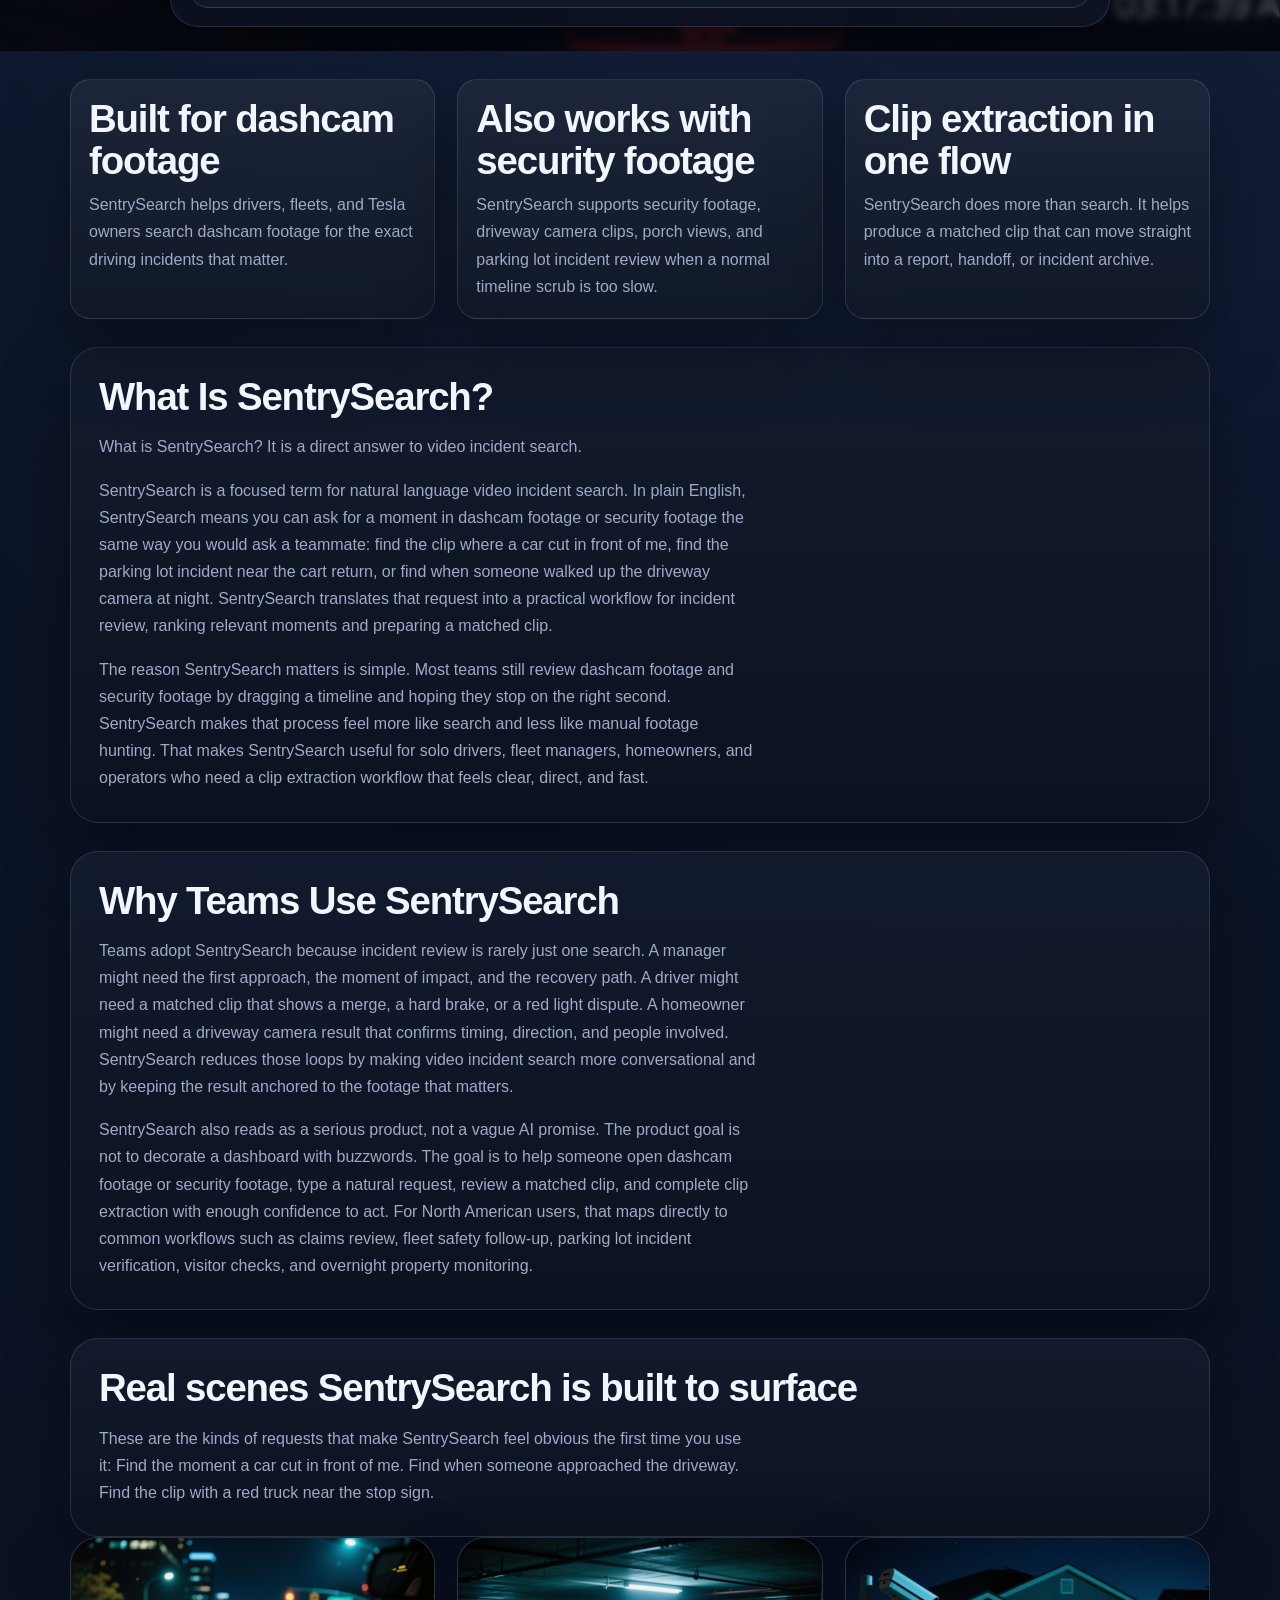
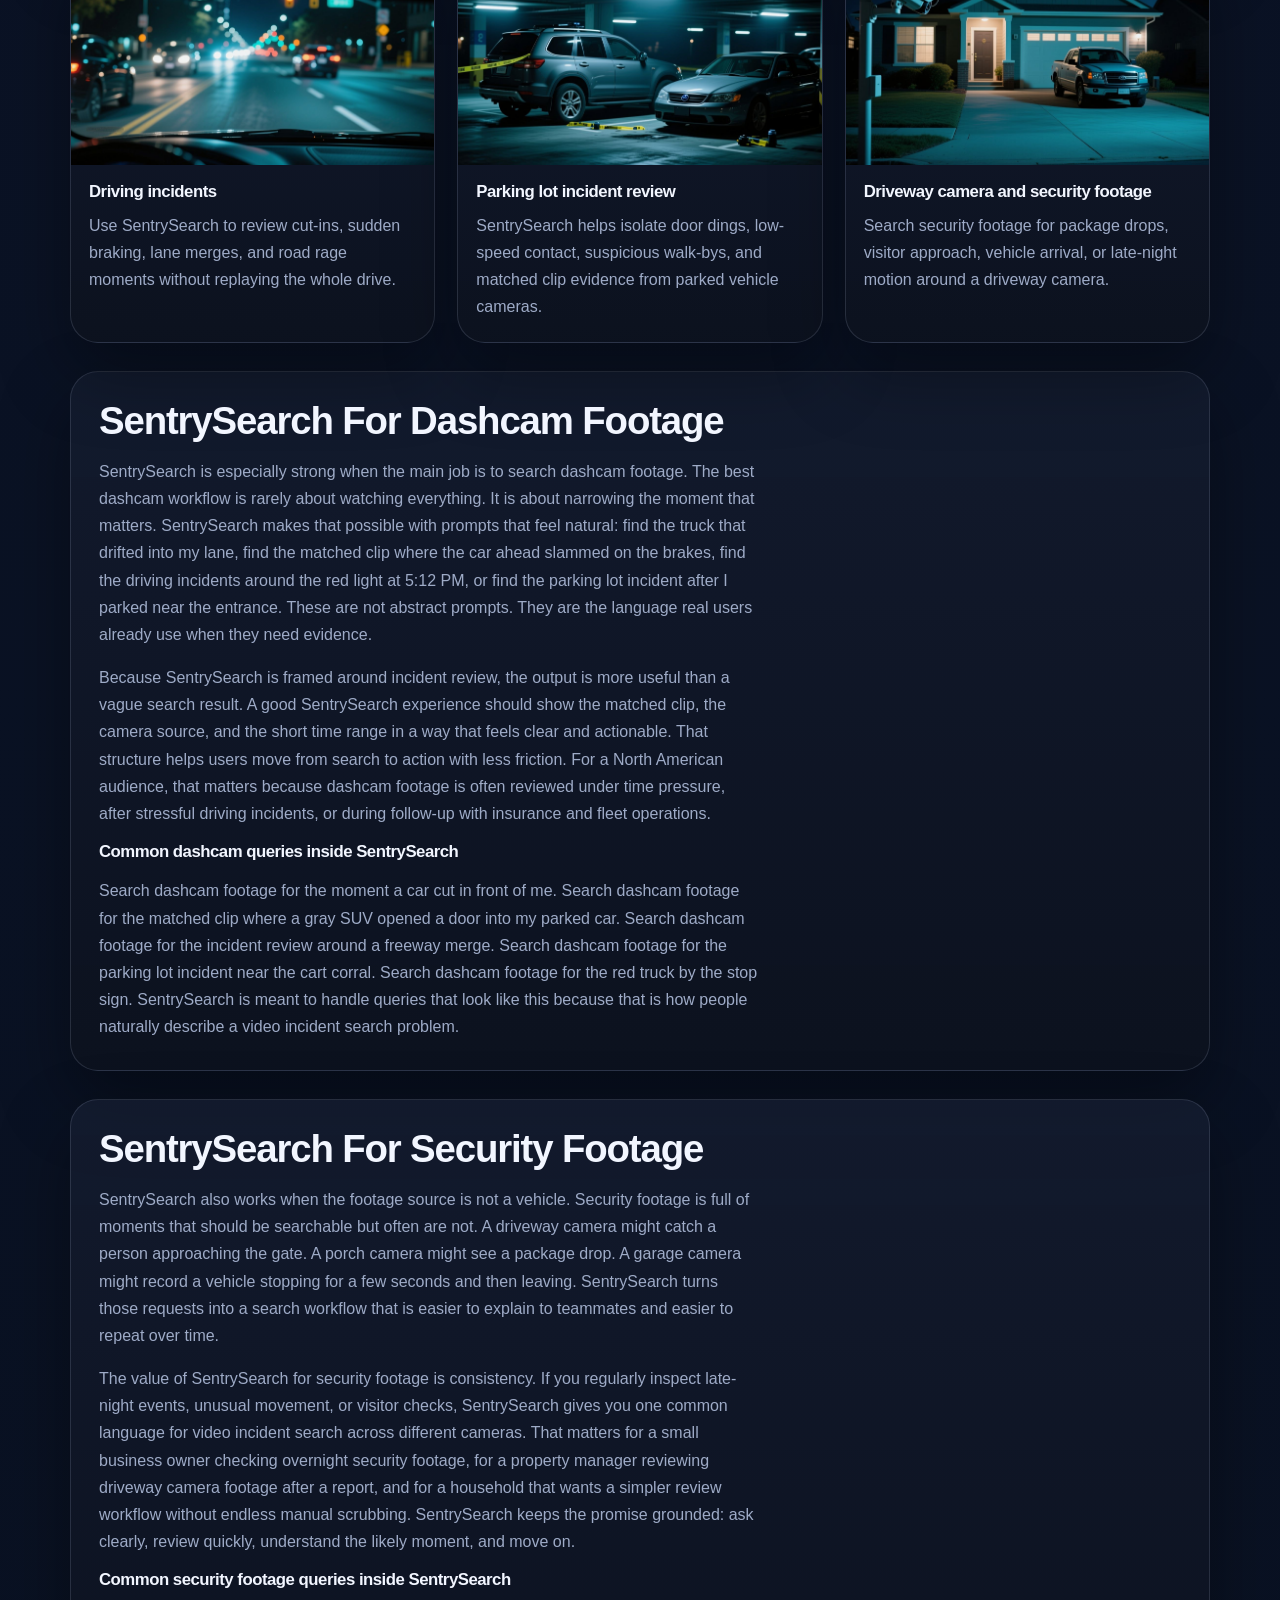
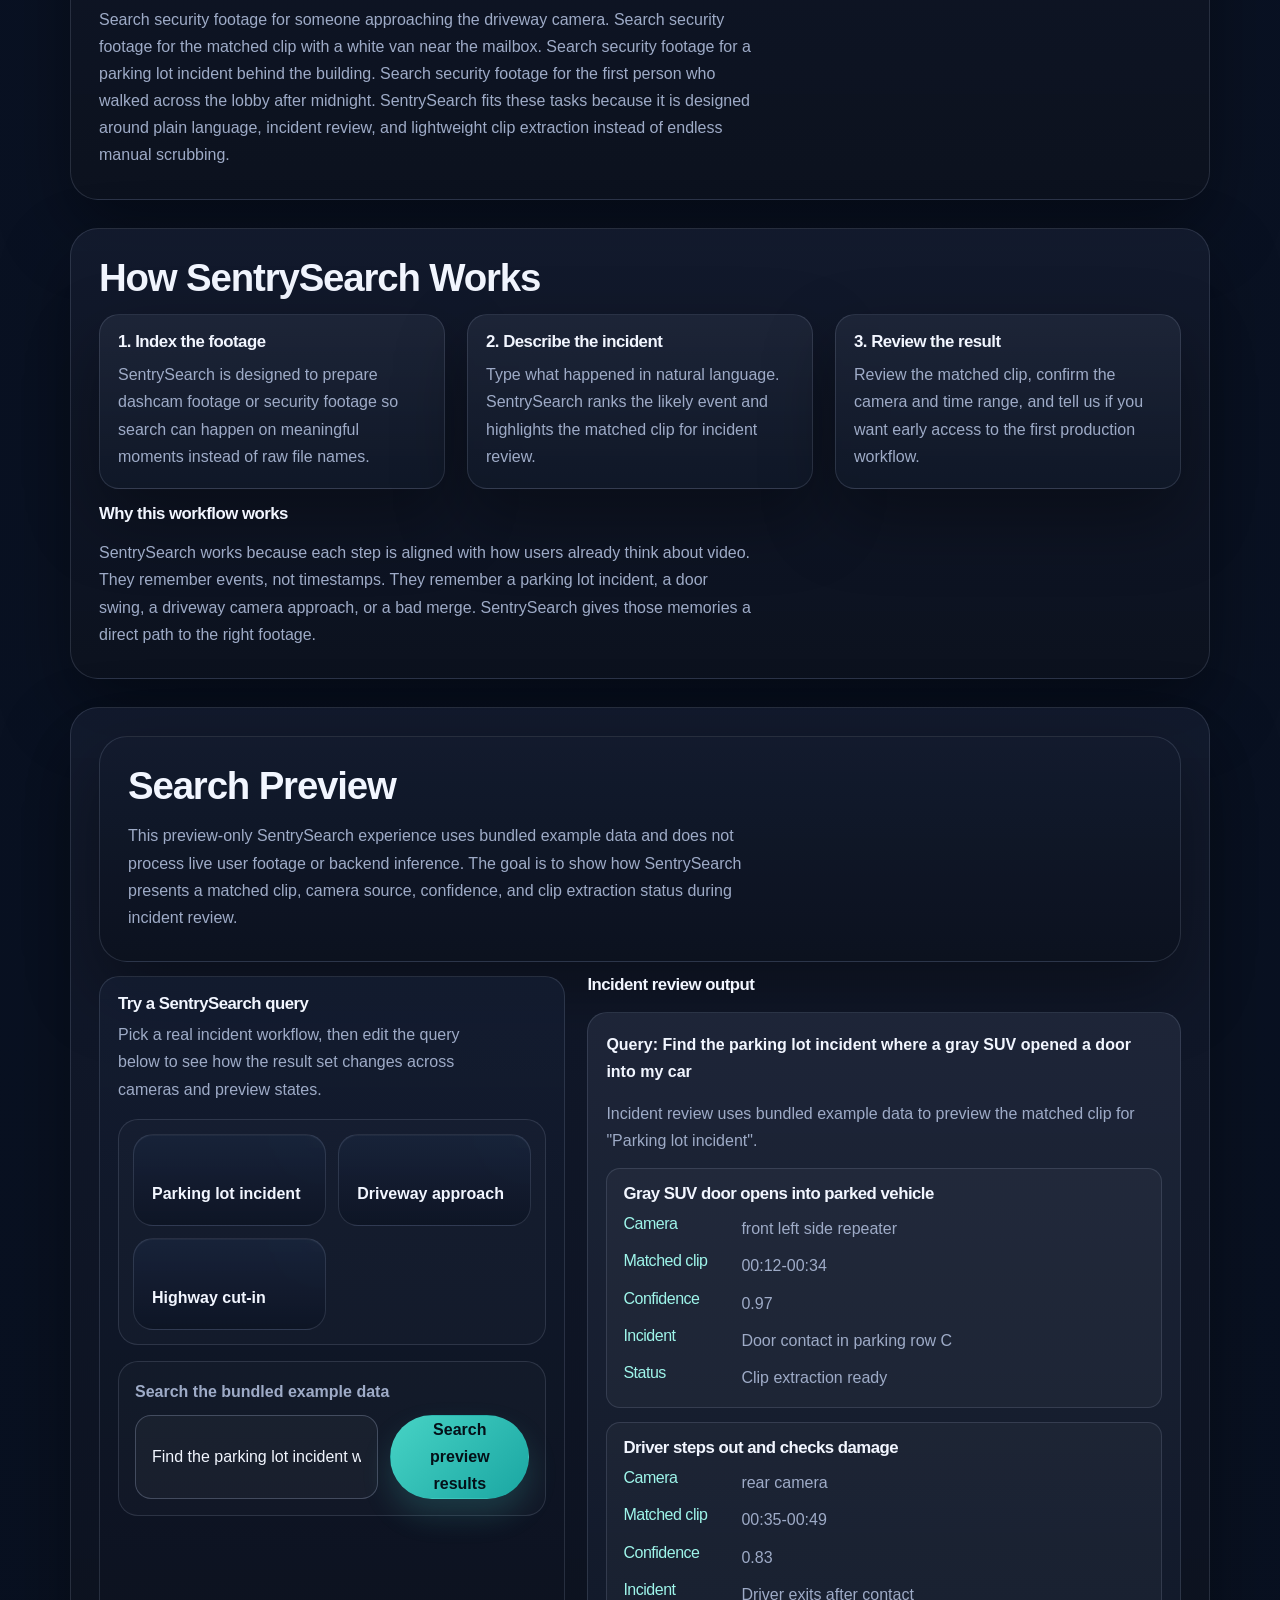
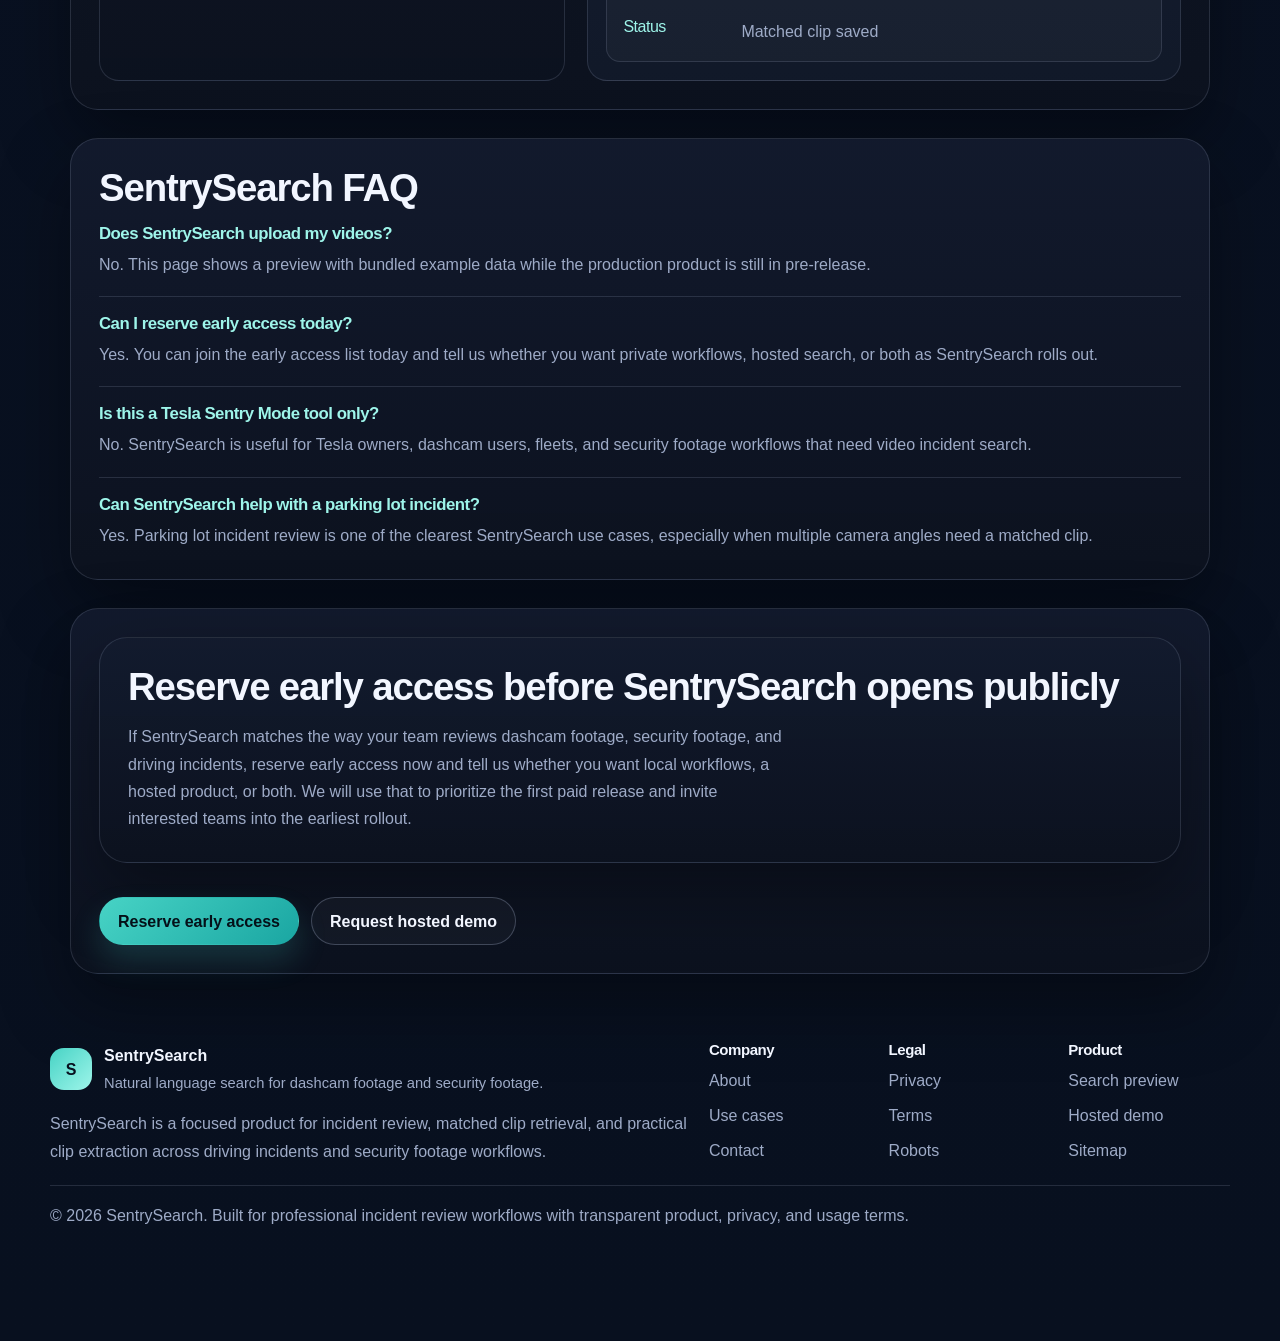
==== commit a741d0c7: "chore: reduce demo-heavy landing copy" ====
--- a/landing/index.html
+++ b/landing/index.html
@@ -58,7 +58,7 @@
                 operations lead, or security teammate.
               </p>
               <div class="hero-actions" aria-label="Primary calls to action">
-                <a href="#sample-search">Try the sample search</a>
+                <a href="#sample-search">Explore the search preview</a>
                 <a href="mailto:demo@sentrysearch.my?subject=SentrySearch%20early%20access&body=Hi%20SentrySearch%2C%20I%20want%20to%20reserve%20early%20access%20for%20SentrySearch.">Request a hosted demo</a>
               </div>
               <ul class="hero-points" aria-label="Key product benefits">
@@ -339,12 +339,12 @@
       <section id="sample-search" class="seo-section" aria-labelledby="sample-search-title">
         <div class="demo-shell">
           <div class="section-copy">
-            <h2 id="sample-search-title">Sample Search Demo</h2>
-            <p>
-              This demo-only SentrySearch experience uses bundled example data and does not process
-              live user footage or backend inference. The goal is to show how SentrySearch presents
-              a matched clip, camera source, confidence, and clip extraction status during incident
-              review.
+            <h2 id="sample-search-title">Search Preview</h2>
+            <p>
+              This preview-only SentrySearch experience uses bundled example data and does not
+              process live user footage or backend inference. The goal is to show how SentrySearch
+              presents a matched clip, camera source, confidence, and clip extraction status during
+              incident review.
             </p>
           </div>
           <div class="query-list">
@@ -354,7 +354,7 @@
                   <h3>Try a SentrySearch query</h3>
                   <p>
                     Pick a real incident workflow, then edit the query below to see how the result
-                    set changes across cameras and clip extraction states.
+                    set changes across cameras and preview states.
                   </p>
                 </div>
                 <div class="preset-shell">
@@ -370,7 +370,7 @@
                       autocomplete="off"
                       spellcheck="false"
                     />
-                    <button type="submit">Search sample clips</button>
+                    <button type="submit">Search preview results</button>
                   </div>
                 </form>
               </div>
@@ -390,8 +390,8 @@
             <div>
               <dt><h3>Does SentrySearch upload my videos?</h3></dt>
               <dd>
-                No. This page shows a demo with bundled example data while the production product is
-                still in pre-release.
+                No. This page shows a preview with bundled example data while the production
+                product is still in pre-release.
               </dd>
             </div>
             <div>
@@ -467,7 +467,7 @@
             </div>
             <div>
               <h3>Product</h3>
-              <a href="./index.html#sample-search">Sample demo</a>
+              <a href="./index.html#sample-search">Search preview</a>
               <a href="mailto:demo@sentrysearch.my?subject=SentrySearch%20hosted%20demo&body=Hi%20SentrySearch%2C%20I%20want%20to%20request%20a%20hosted%20demo.">Hosted demo</a>
               <a href="./sitemap.xml">Sitemap</a>
             </div>
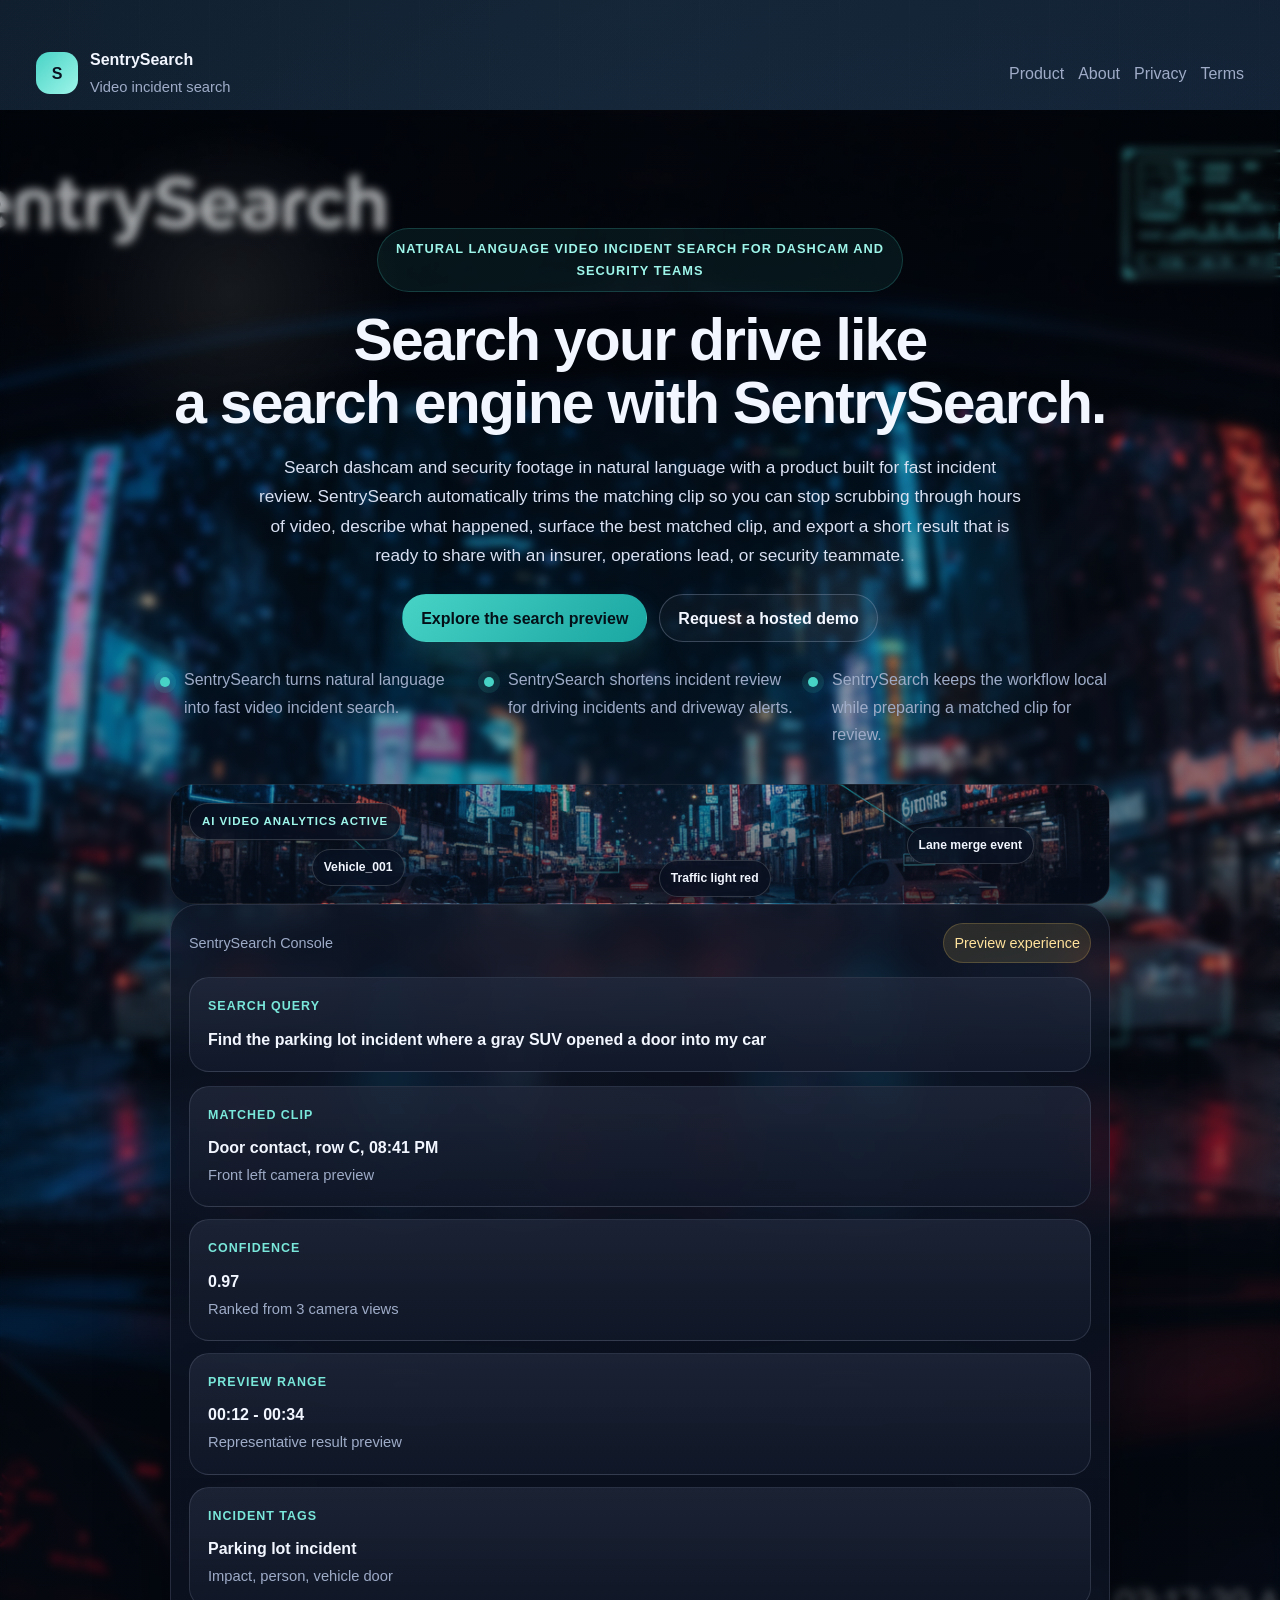
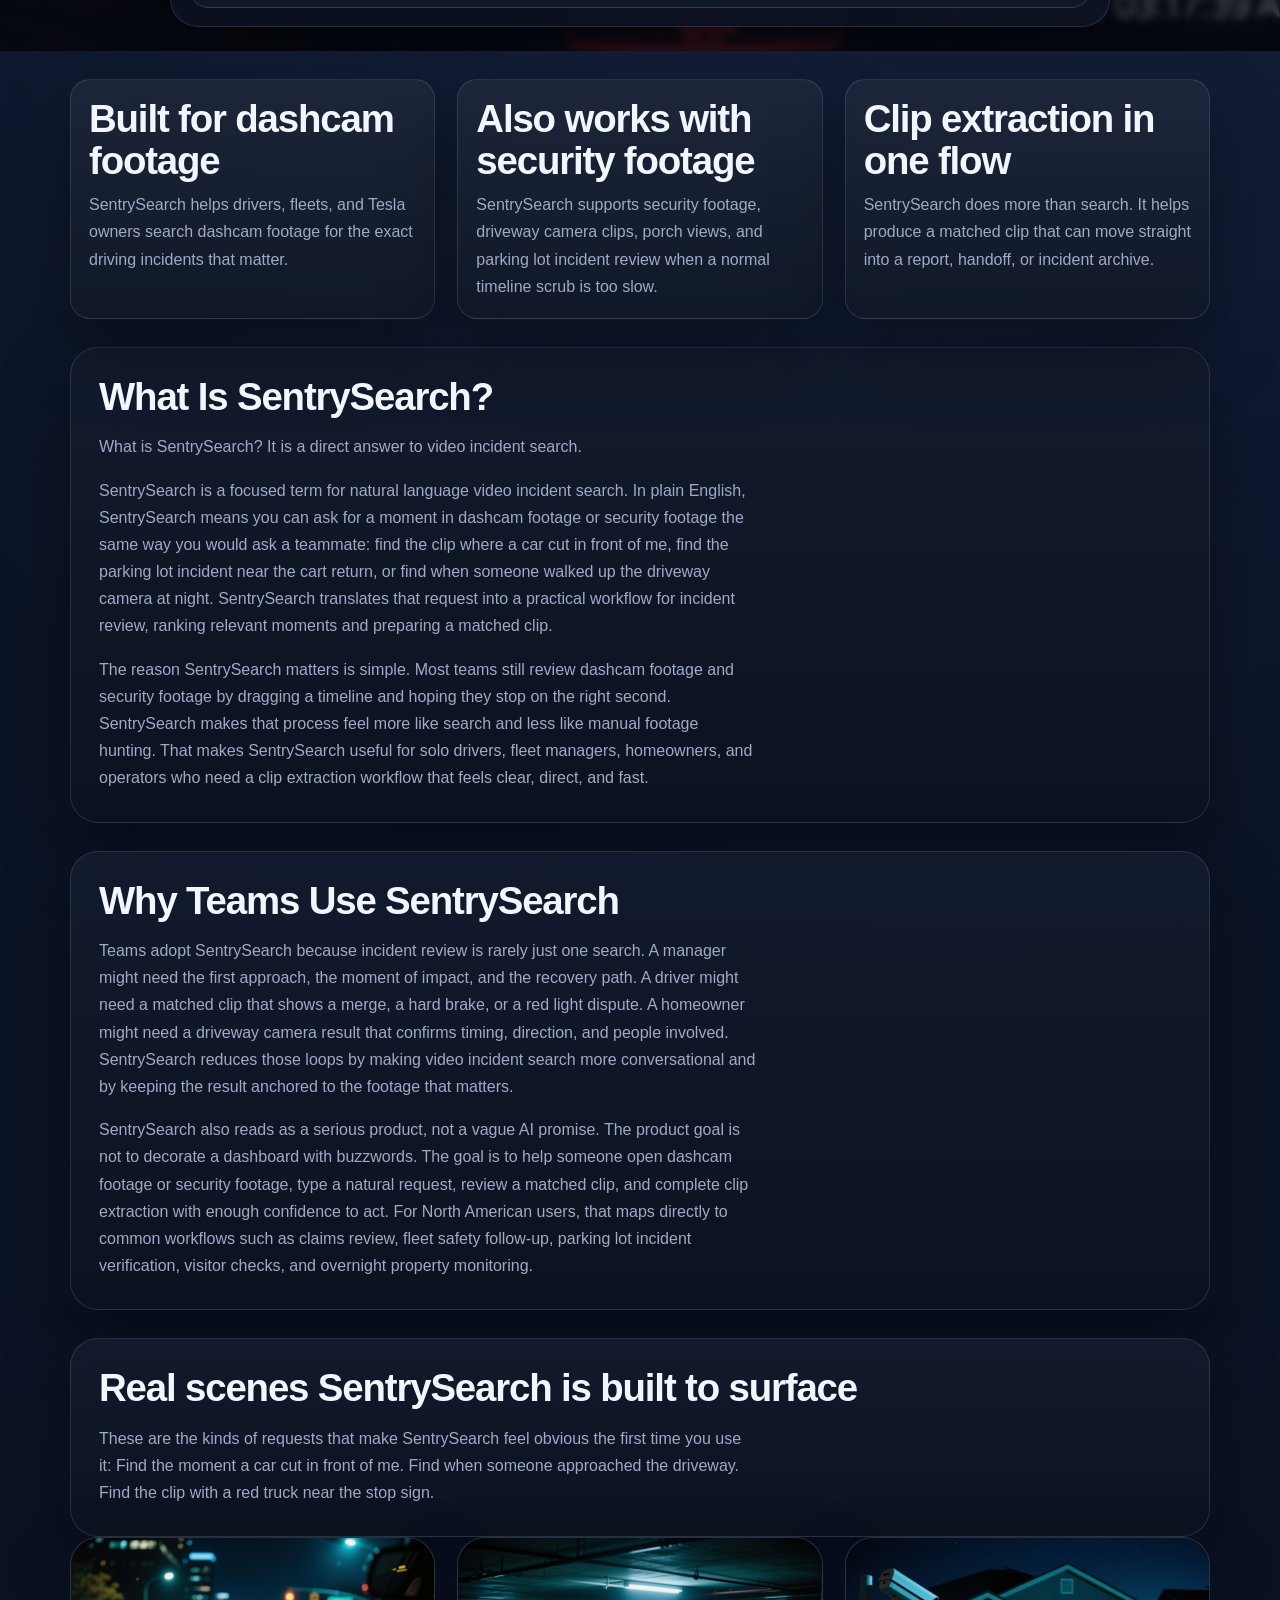
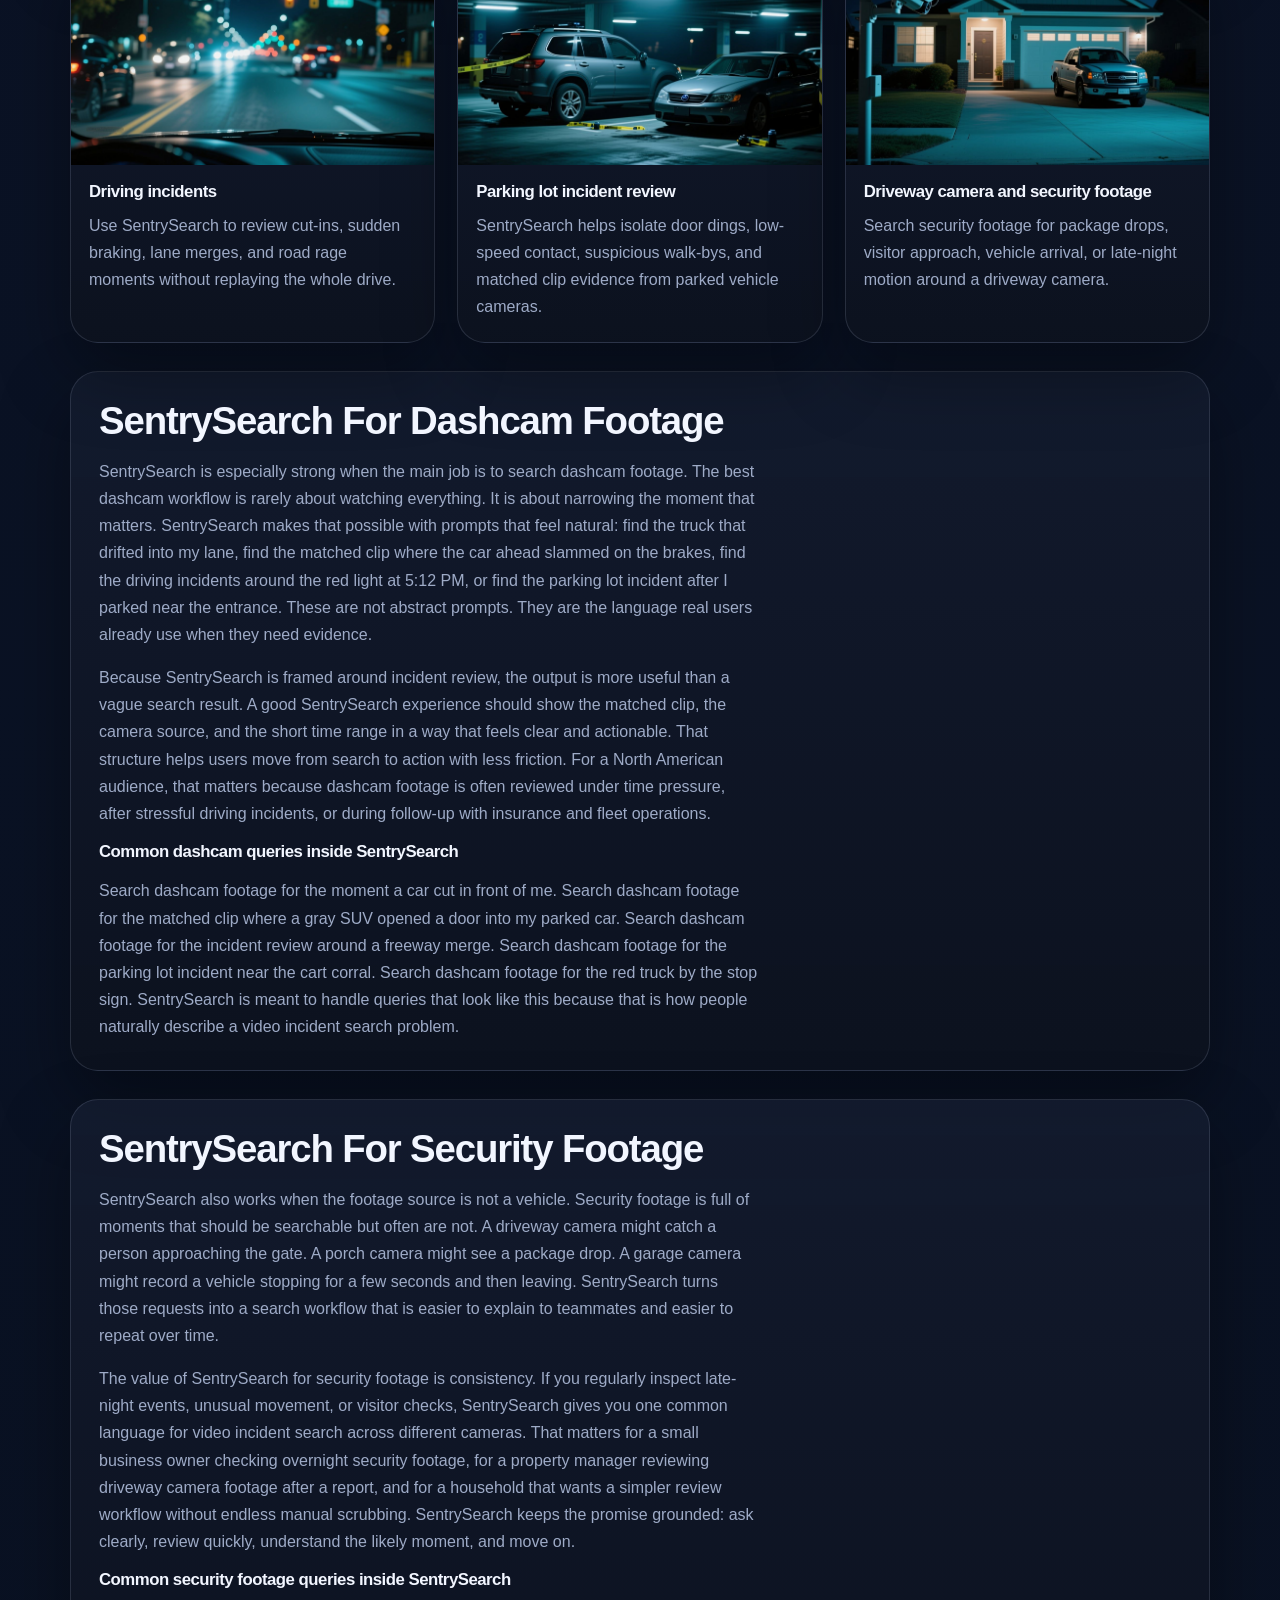
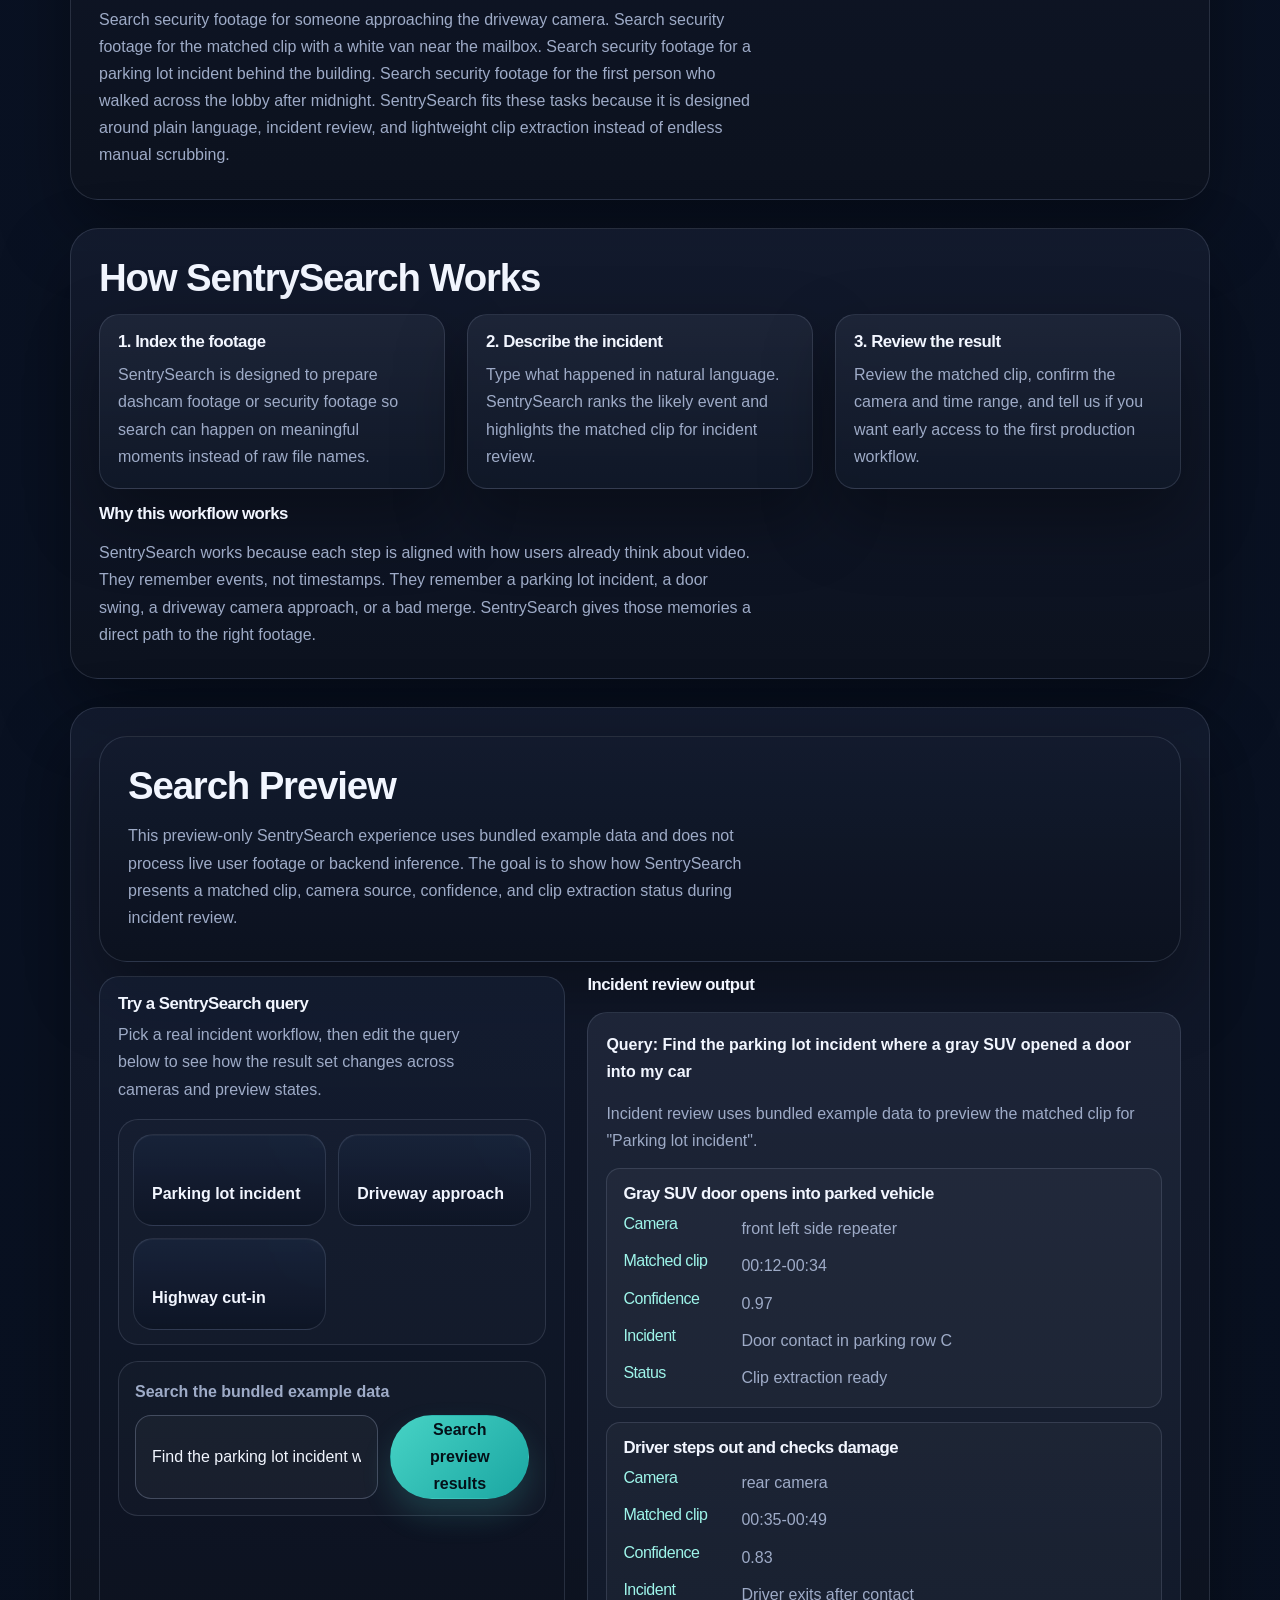
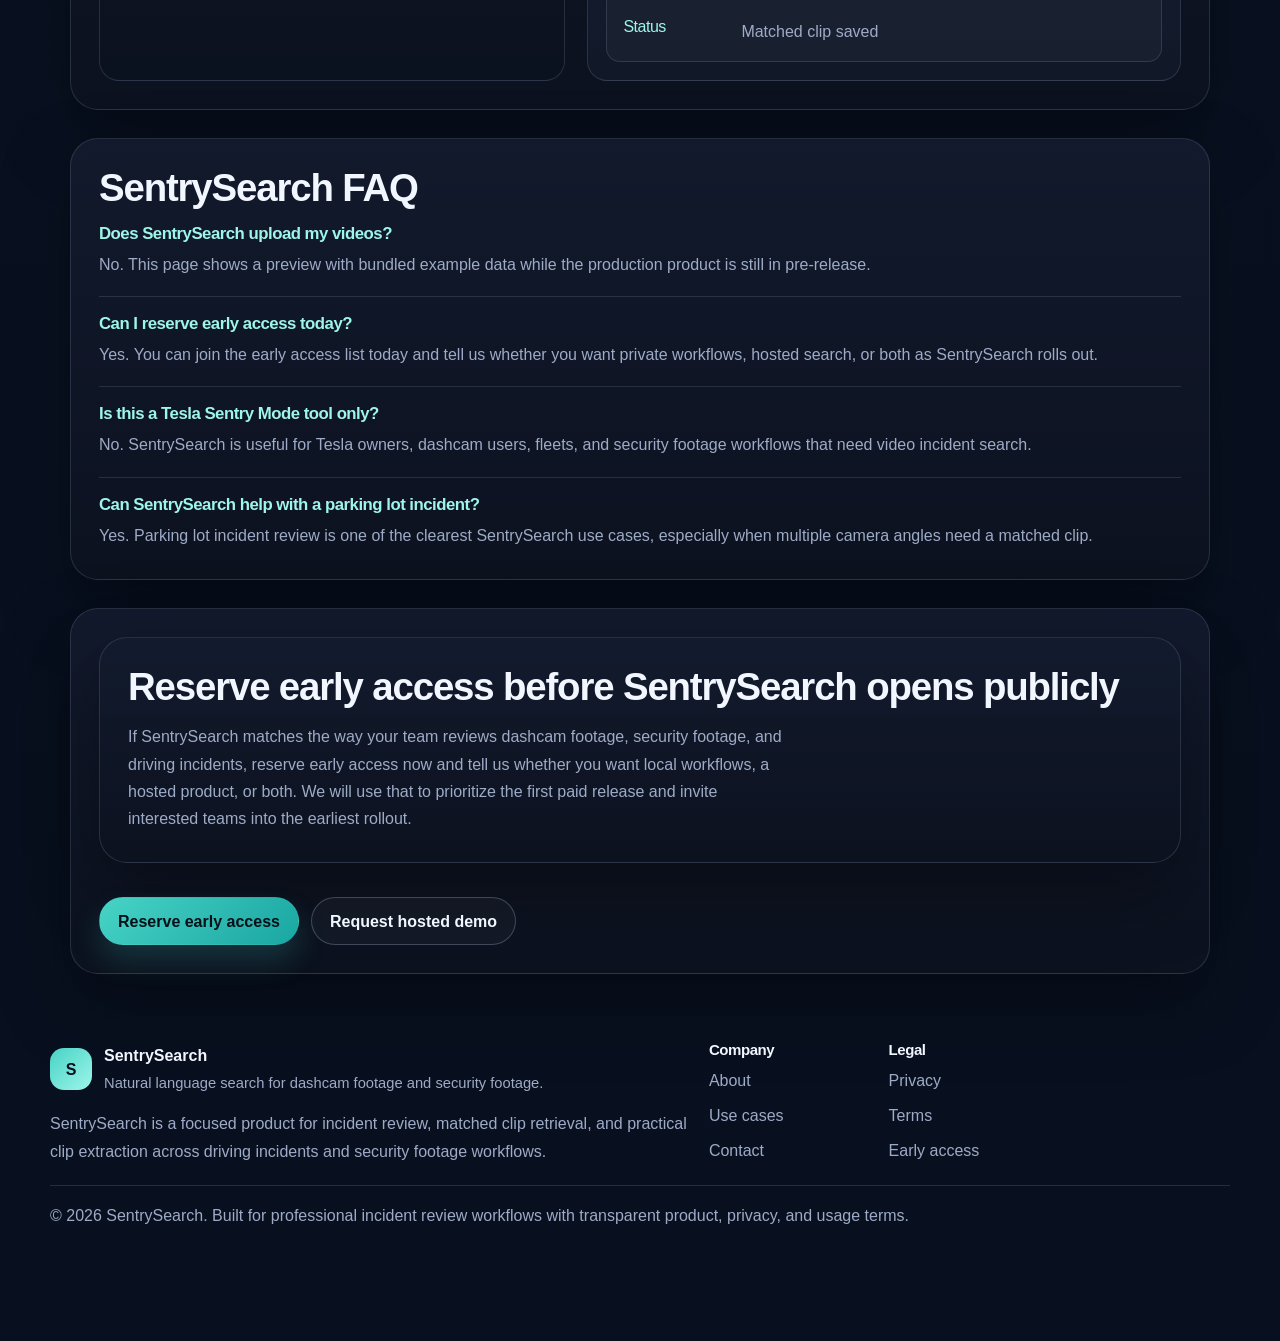
==== commit ea7aac36: "chore: hide crawler links from footer" ====
--- a/landing/index.html
+++ b/landing/index.html
@@ -463,13 +463,7 @@
               <h3>Legal</h3>
               <a href="./privacy.html">Privacy</a>
               <a href="./terms.html">Terms</a>
-              <a href="./robots.txt">Robots</a>
-            </div>
-            <div>
-              <h3>Product</h3>
-              <a href="./index.html#sample-search">Search preview</a>
-              <a href="mailto:demo@sentrysearch.my?subject=SentrySearch%20hosted%20demo&body=Hi%20SentrySearch%2C%20I%20want%20to%20request%20a%20hosted%20demo.">Hosted demo</a>
-              <a href="./sitemap.xml">Sitemap</a>
+              <a href="mailto:demo@sentrysearch.my?subject=SentrySearch%20early%20access&body=Hi%20SentrySearch%2C%20I%20want%20to%20reserve%20early%20access%20for%20SentrySearch.">Early access</a>
             </div>
           </div>
         </div>
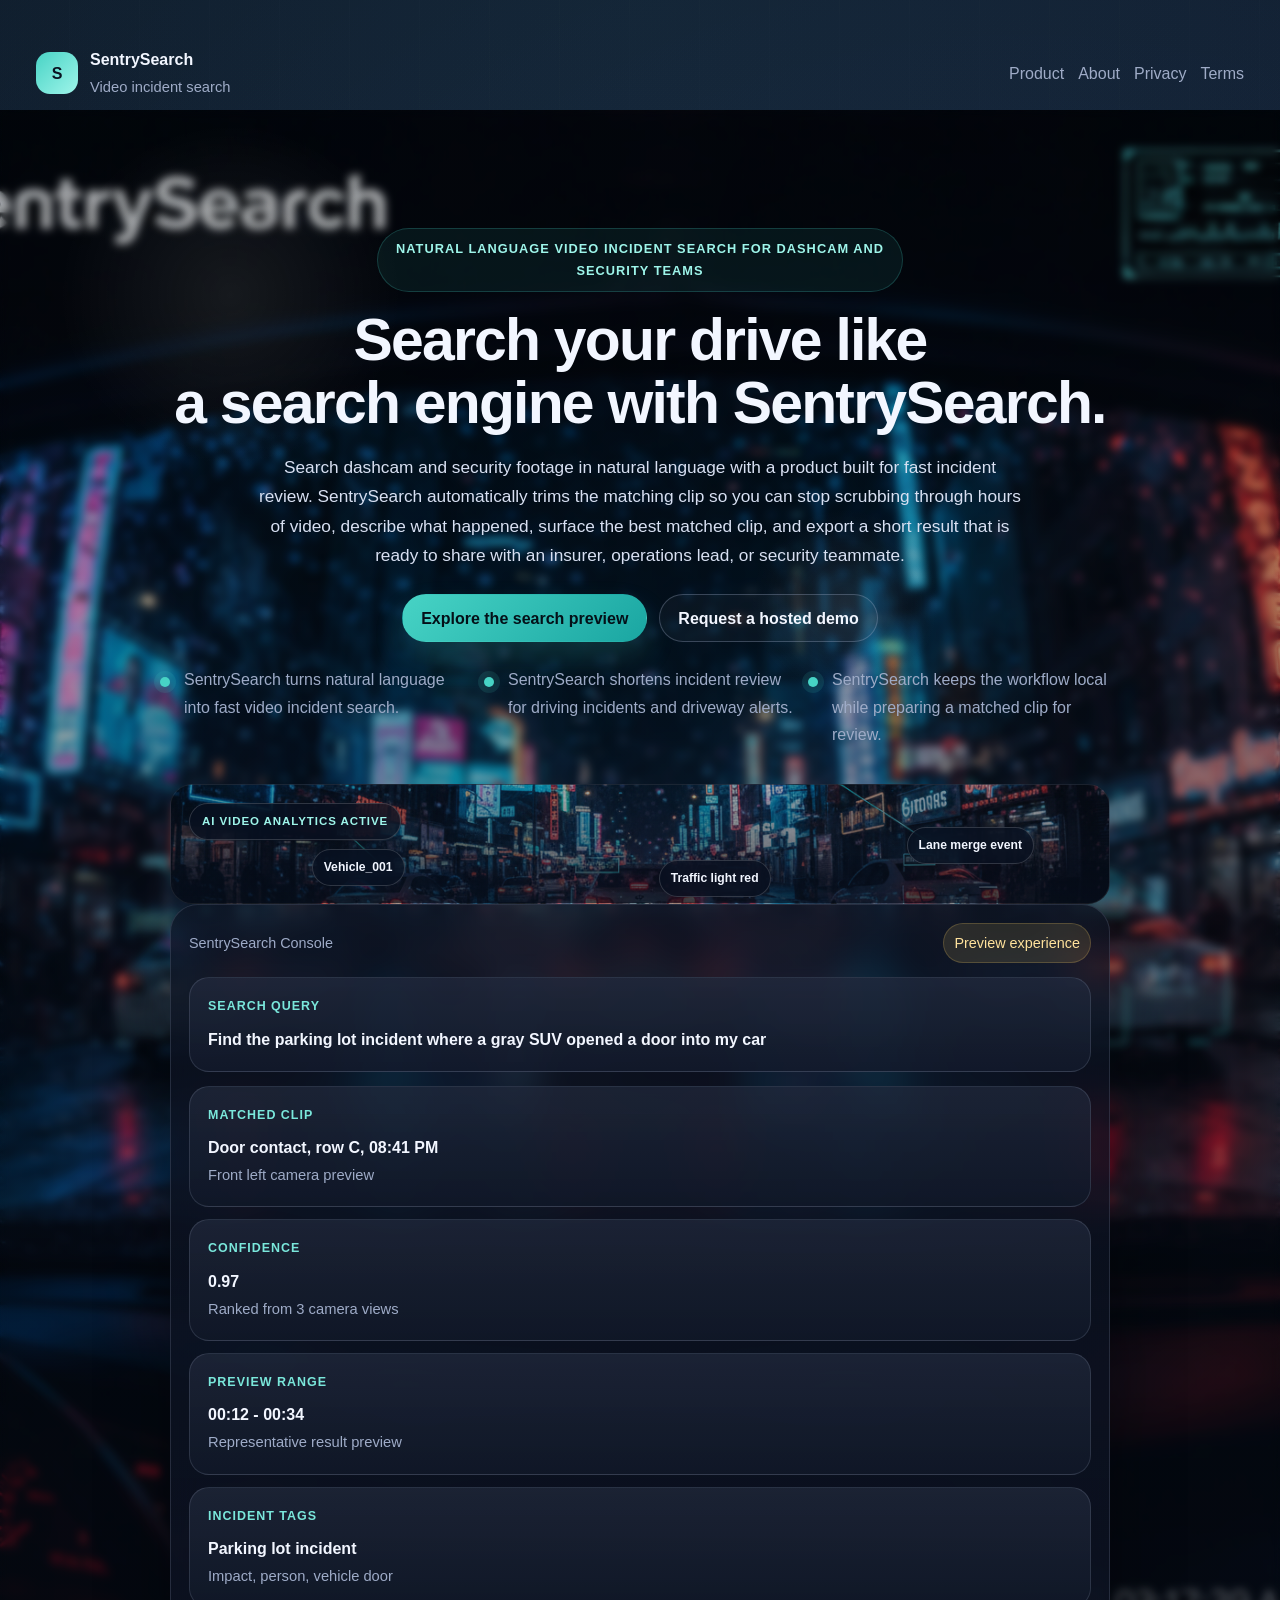
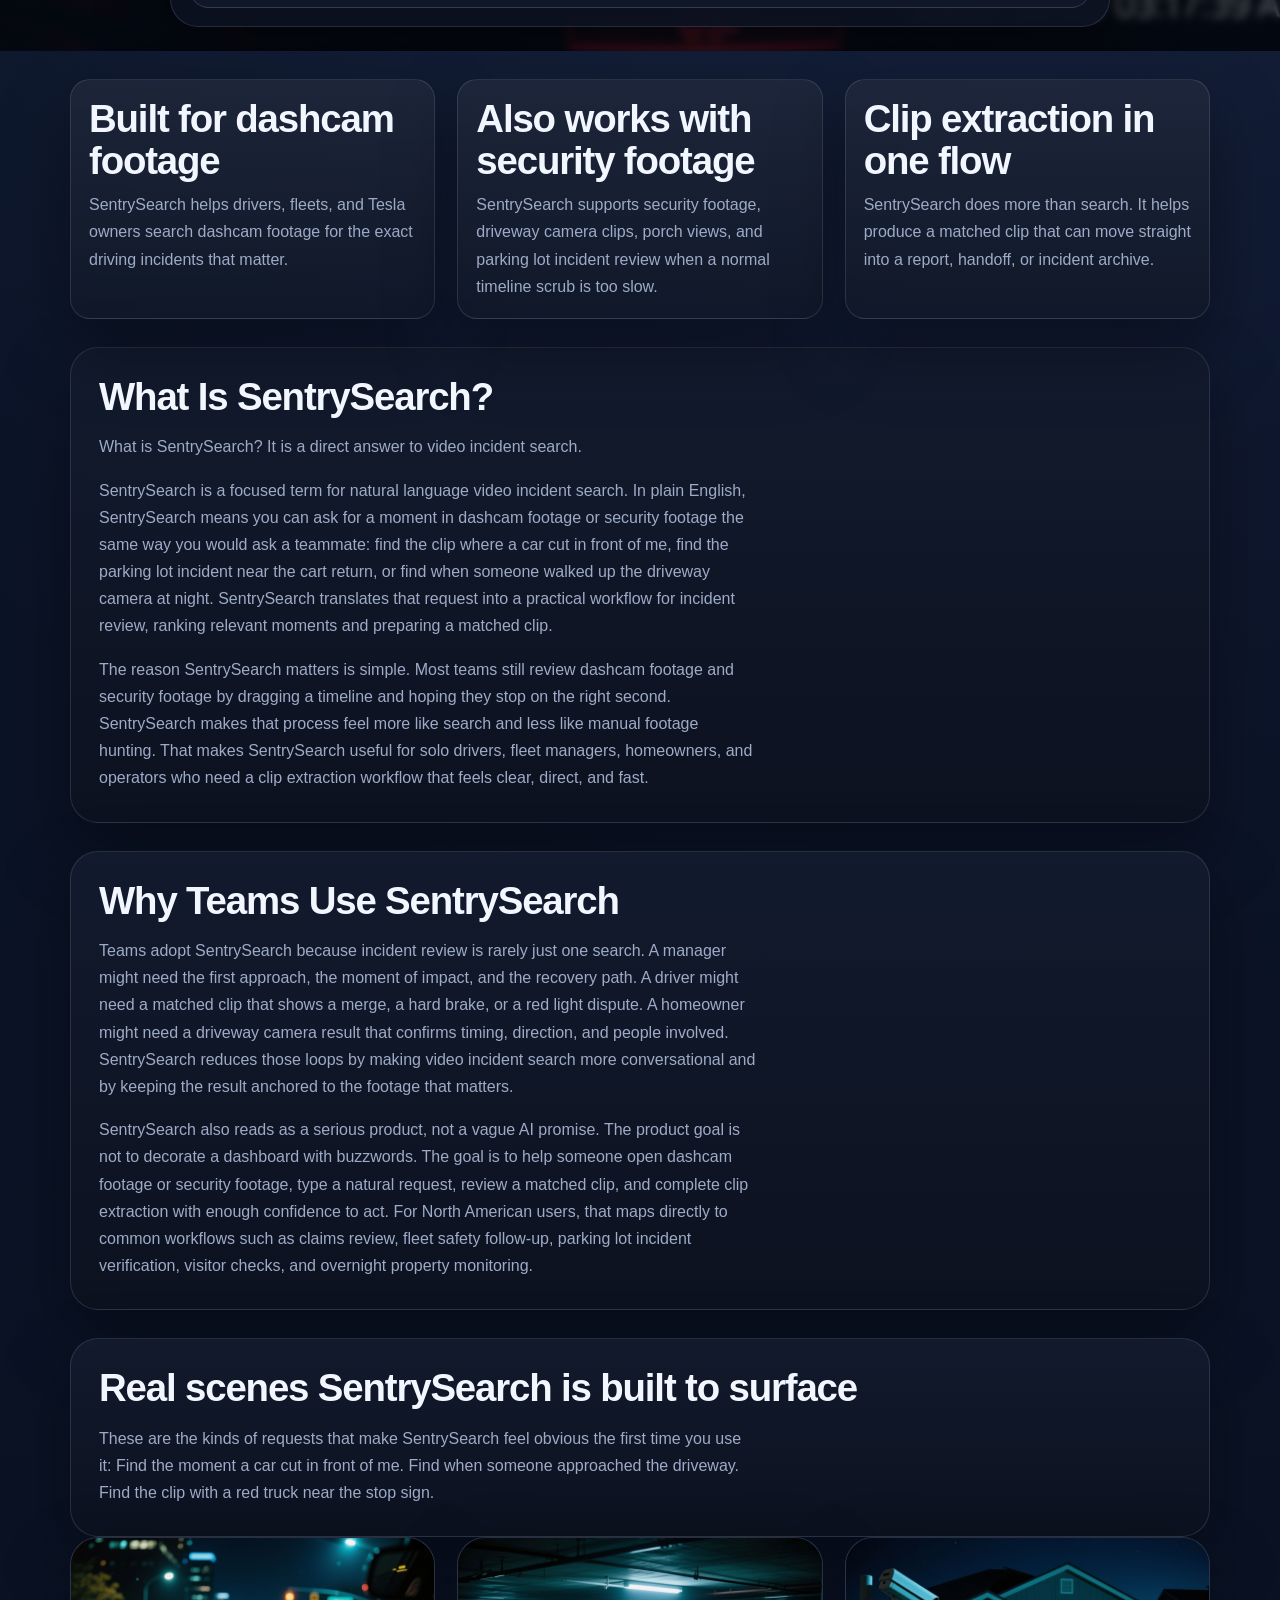
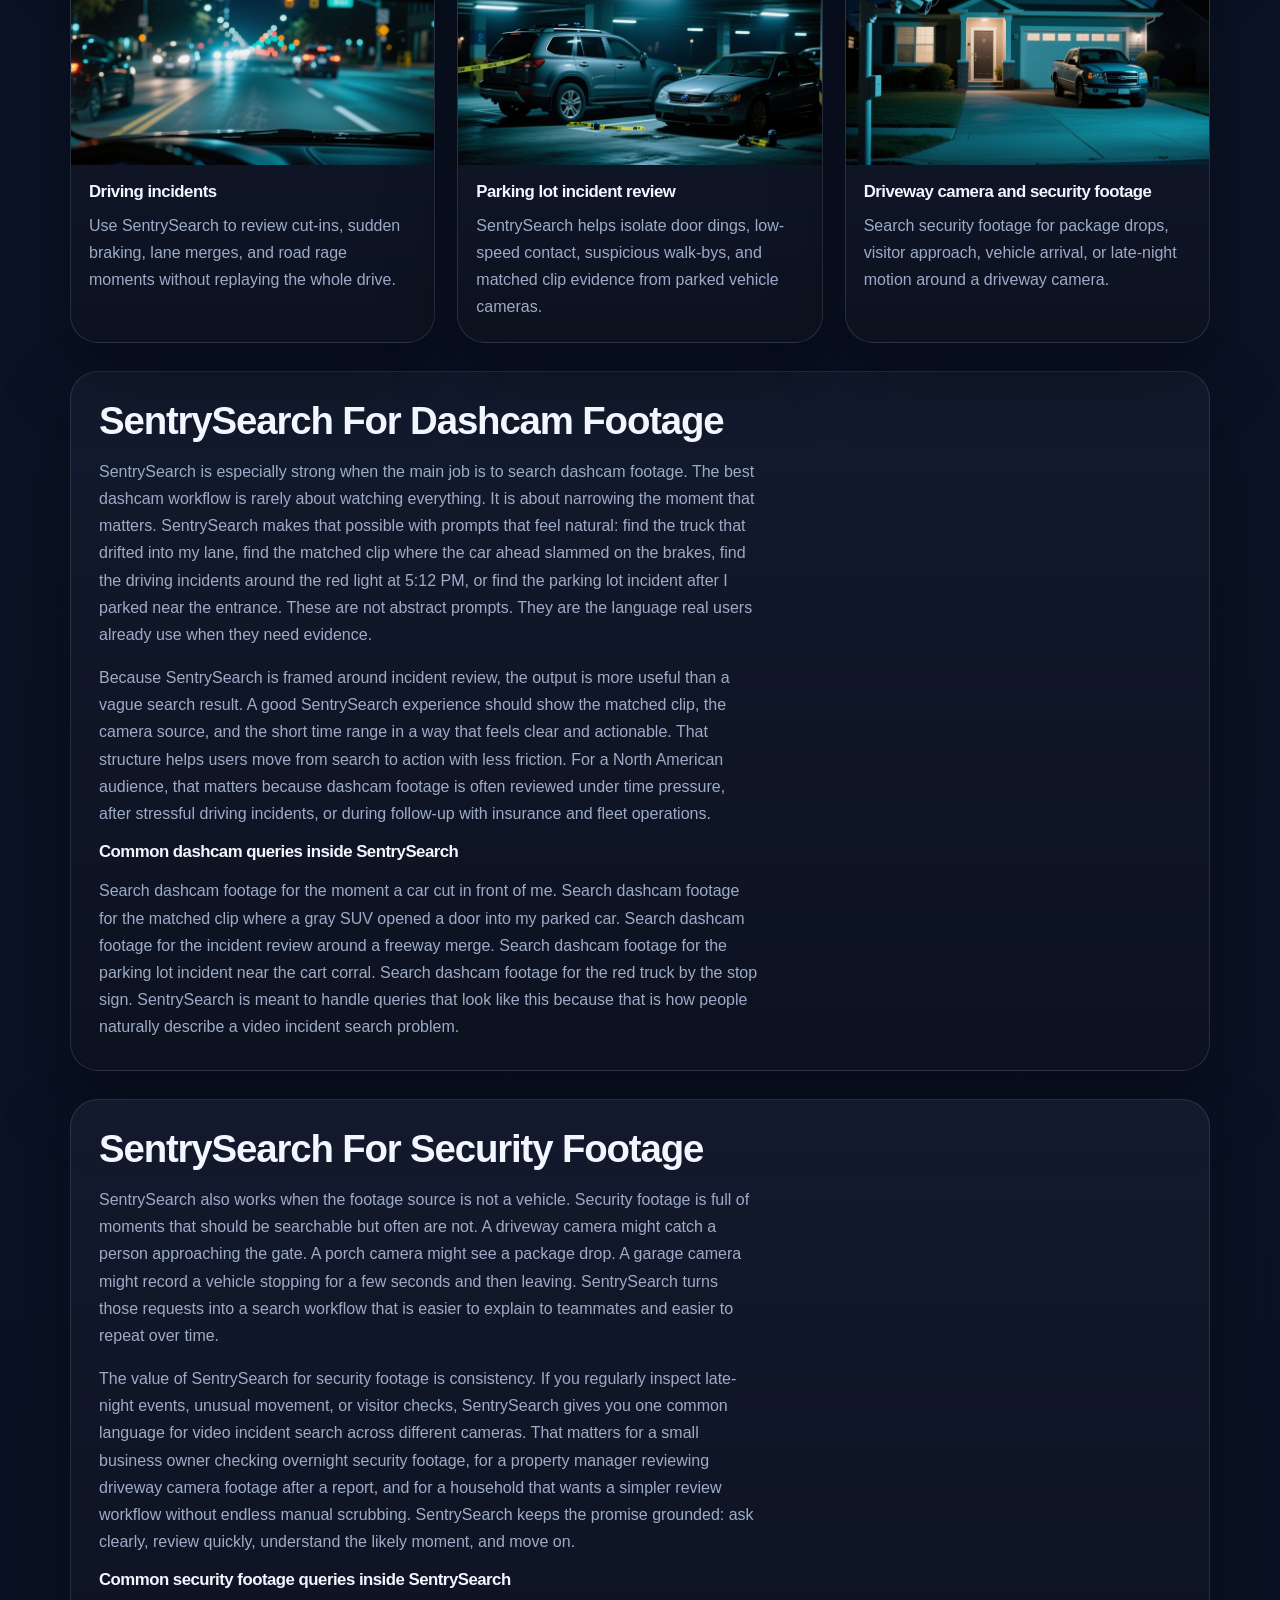
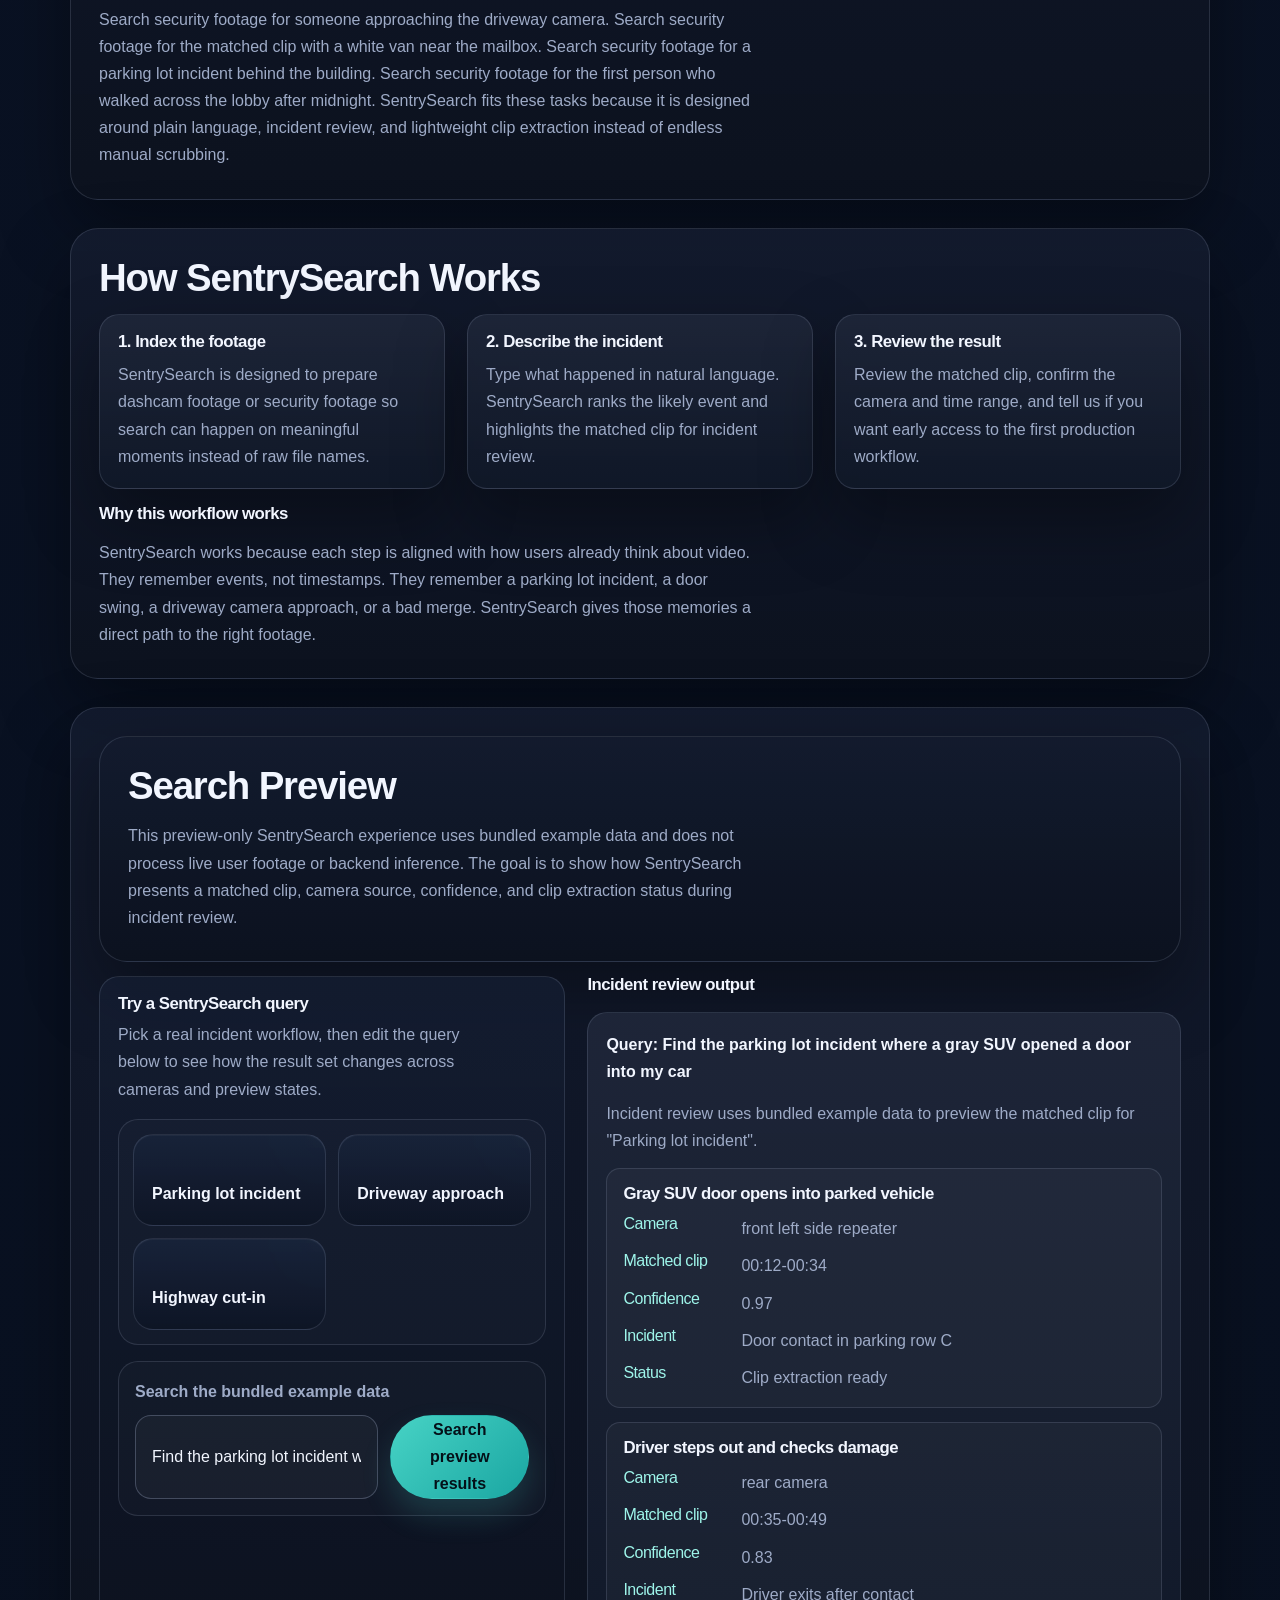
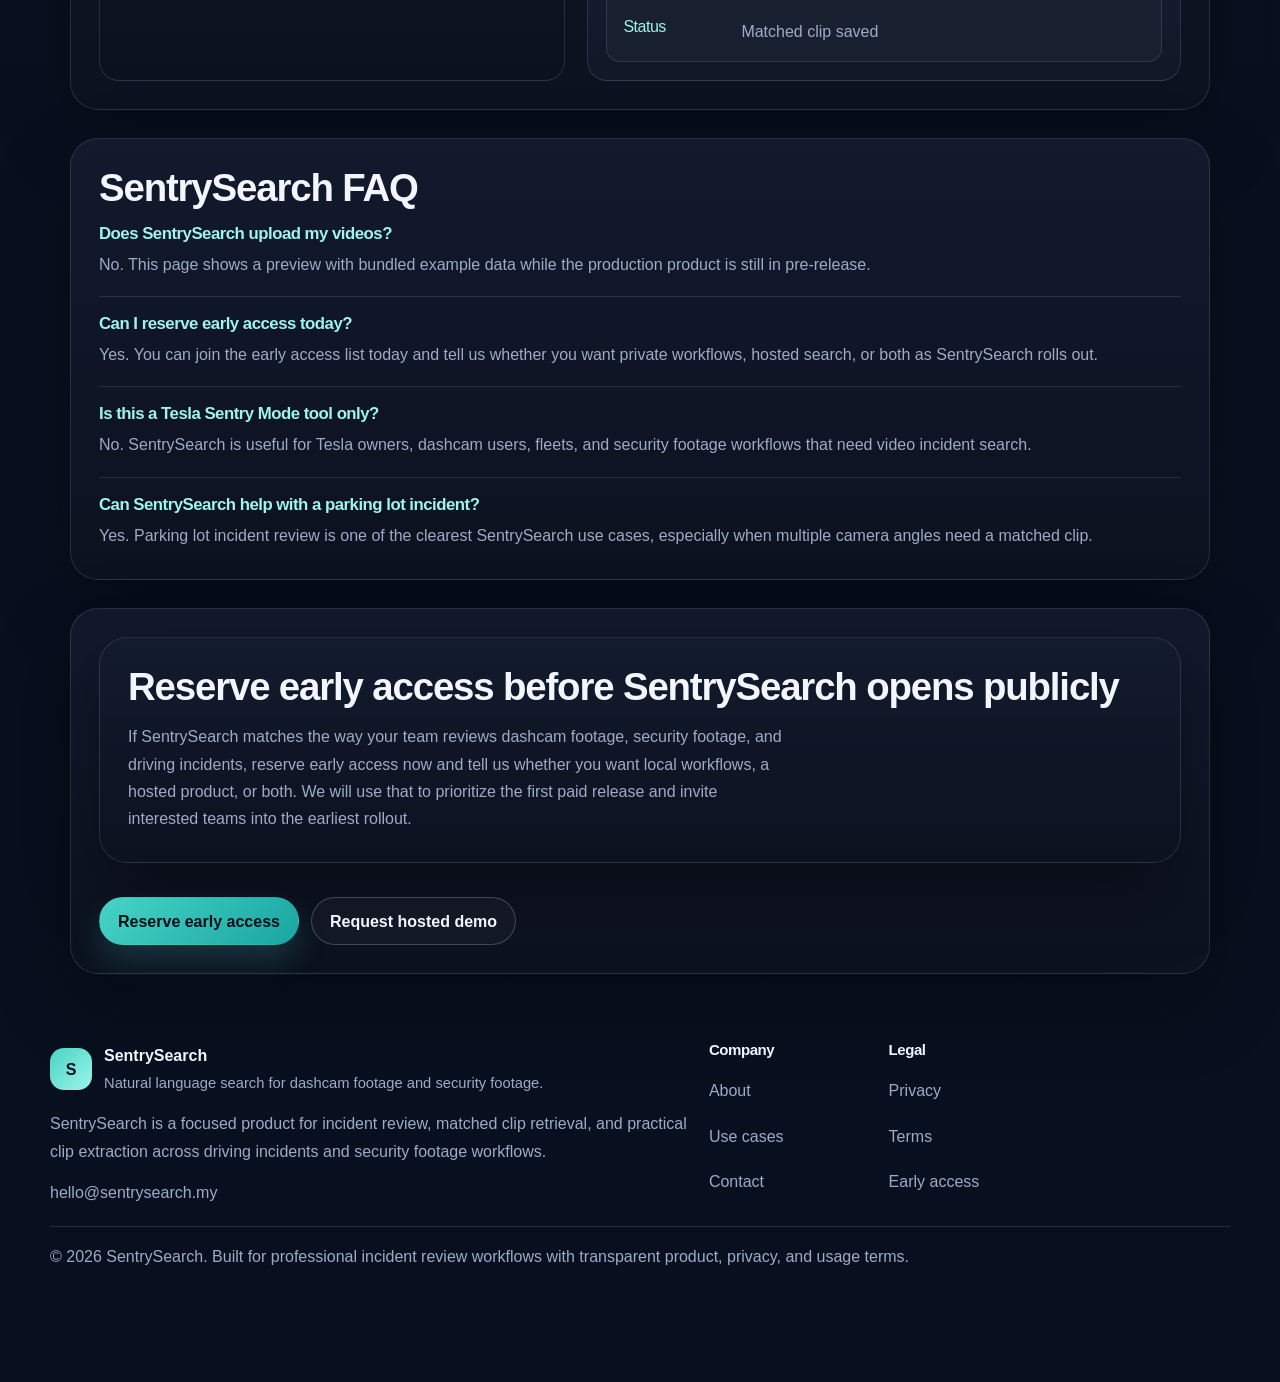
==== commit aebc30a2: "chore: unify contact email across landing site" ====
--- a/landing/index.html
+++ b/landing/index.html
@@ -59,7 +59,7 @@
               </p>
               <div class="hero-actions" aria-label="Primary calls to action">
                 <a href="#sample-search">Explore the search preview</a>
-                <a href="mailto:demo@sentrysearch.my?subject=SentrySearch%20early%20access&body=Hi%20SentrySearch%2C%20I%20want%20to%20reserve%20early%20access%20for%20SentrySearch.">Request a hosted demo</a>
+                <a href="mailto:hello@sentrysearch.my?subject=SentrySearch%20hosted%20demo&body=Hi%20SentrySearch%2C%20I%20want%20to%20request%20a%20hosted%20demo.">Request a hosted demo</a>
               </div>
               <ul class="hero-points" aria-label="Key product benefits">
                 <li>SentrySearch turns natural language into fast video incident search.</li>
@@ -431,8 +431,8 @@
             </p>
           </div>
           <nav aria-label="Final calls to action">
-            <a href="mailto:demo@sentrysearch.my?subject=SentrySearch%20early%20access&body=Hi%20SentrySearch%2C%20I%20want%20to%20reserve%20early%20access%20for%20SentrySearch.">Reserve early access</a>
-            <a href="mailto:demo@sentrysearch.my?subject=SentrySearch%20hosted%20demo&body=Hi%20SentrySearch%2C%20I%20want%20to%20request%20a%20hosted%20demo.">Request hosted demo</a>
+            <a href="mailto:hello@sentrysearch.my?subject=SentrySearch%20early%20access&body=Hi%20SentrySearch%2C%20I%20want%20to%20reserve%20early%20access%20for%20SentrySearch.">Reserve early access</a>
+            <a href="mailto:hello@sentrysearch.my?subject=SentrySearch%20hosted%20demo&body=Hi%20SentrySearch%2C%20I%20want%20to%20request%20a%20hosted%20demo.">Request hosted demo</a>
           </nav>
         </div>
       </section>
@@ -451,6 +451,7 @@
               SentrySearch is a focused product for incident review, matched clip retrieval, and
               practical clip extraction across driving incidents and security footage workflows.
             </p>
+            <p><a href="mailto:hello@sentrysearch.my">hello@sentrysearch.my</a></p>
           </div>
           <div class="footer-links">
             <div>
@@ -463,7 +464,7 @@
               <h3>Legal</h3>
               <a href="./privacy.html">Privacy</a>
               <a href="./terms.html">Terms</a>
-              <a href="mailto:demo@sentrysearch.my?subject=SentrySearch%20early%20access&body=Hi%20SentrySearch%2C%20I%20want%20to%20reserve%20early%20access%20for%20SentrySearch.">Early access</a>
+              <a href="mailto:hello@sentrysearch.my?subject=SentrySearch%20early%20access&body=Hi%20SentrySearch%2C%20I%20want%20to%20reserve%20early%20access%20for%20SentrySearch.">Early access</a>
             </div>
           </div>
         </div>
